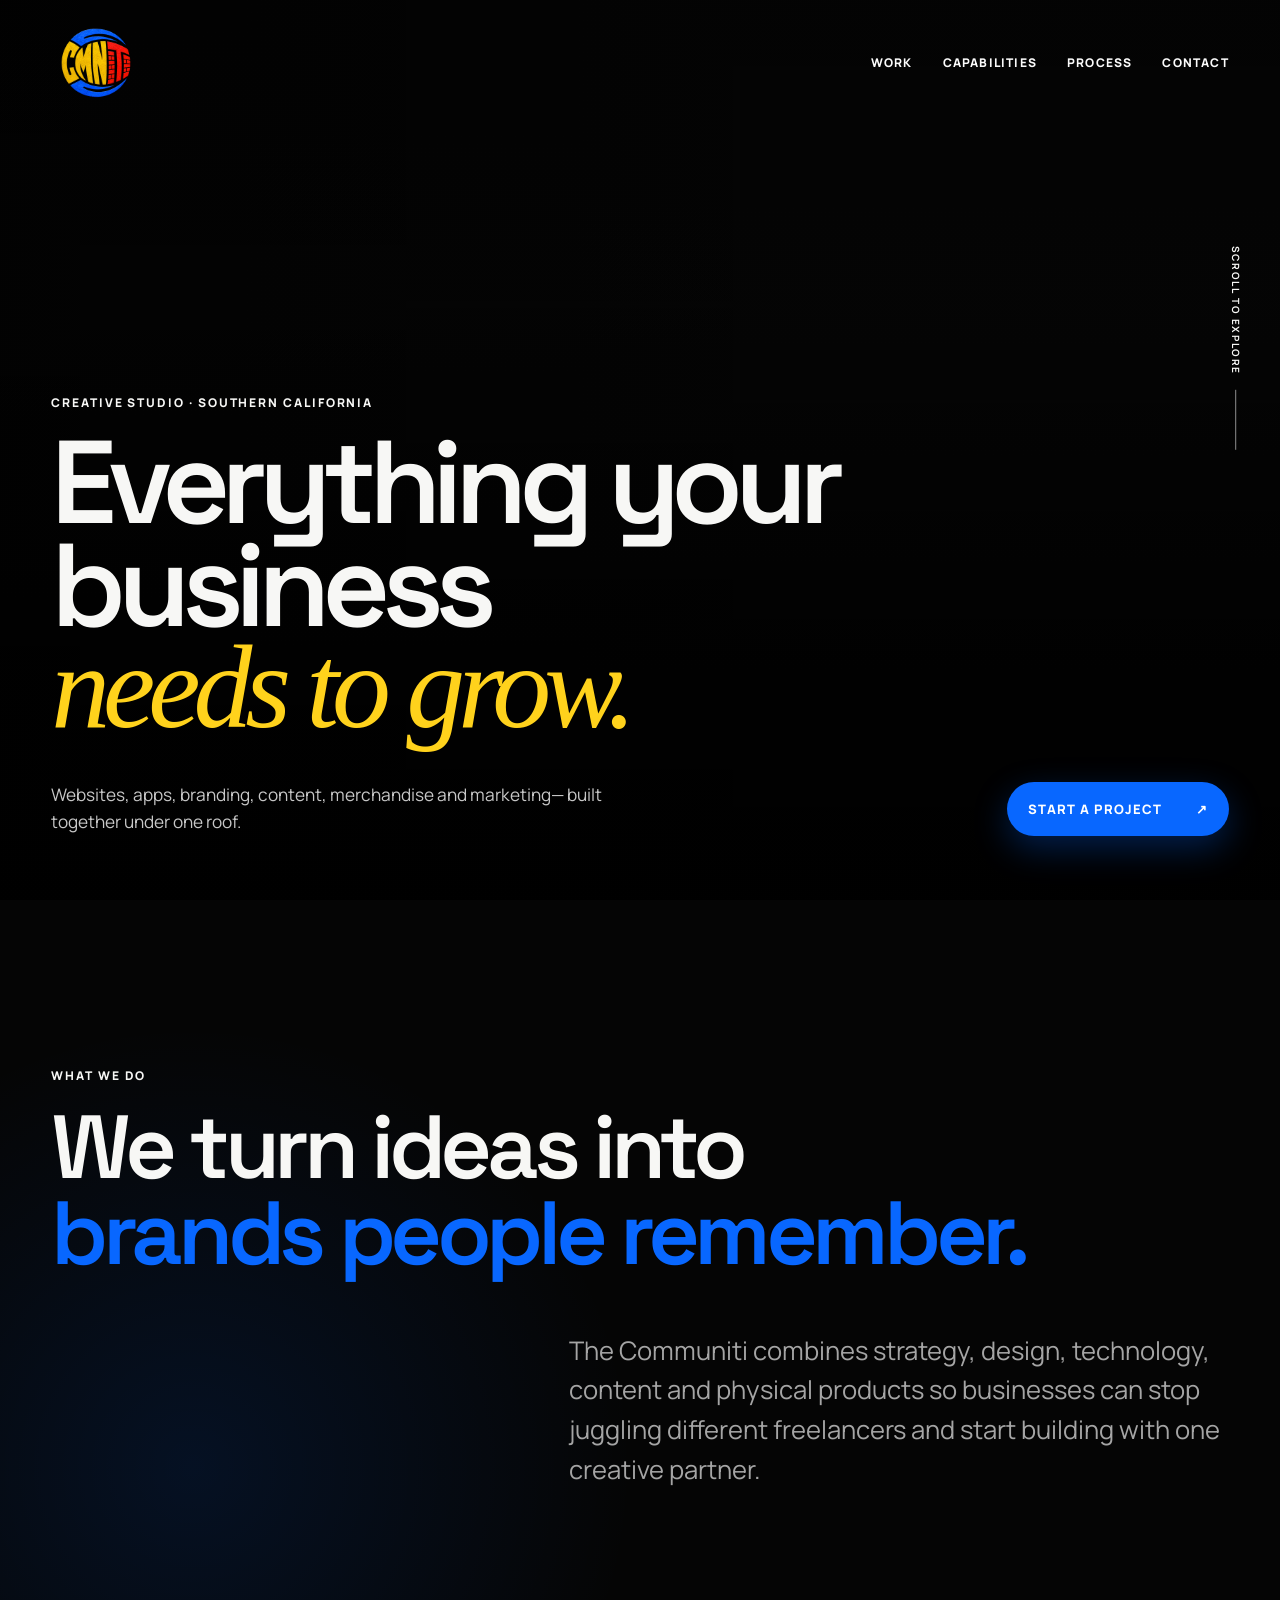
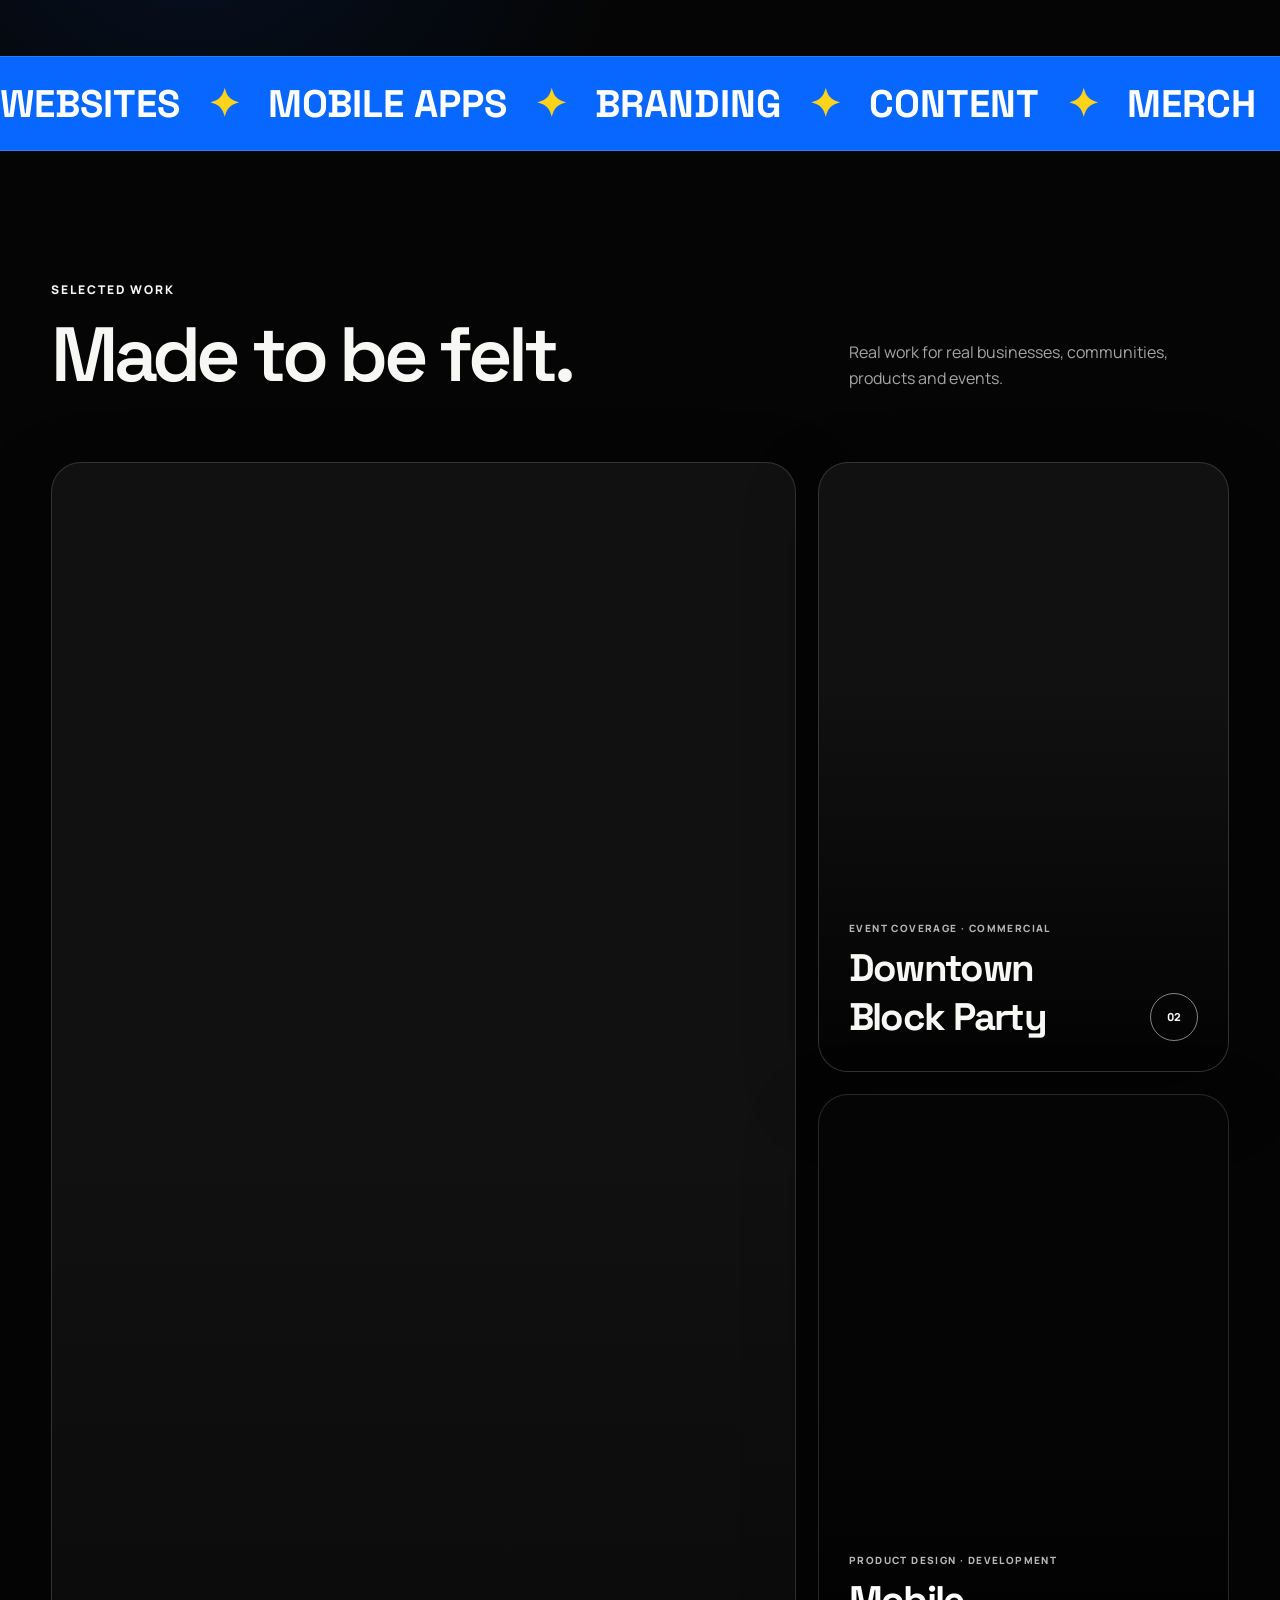
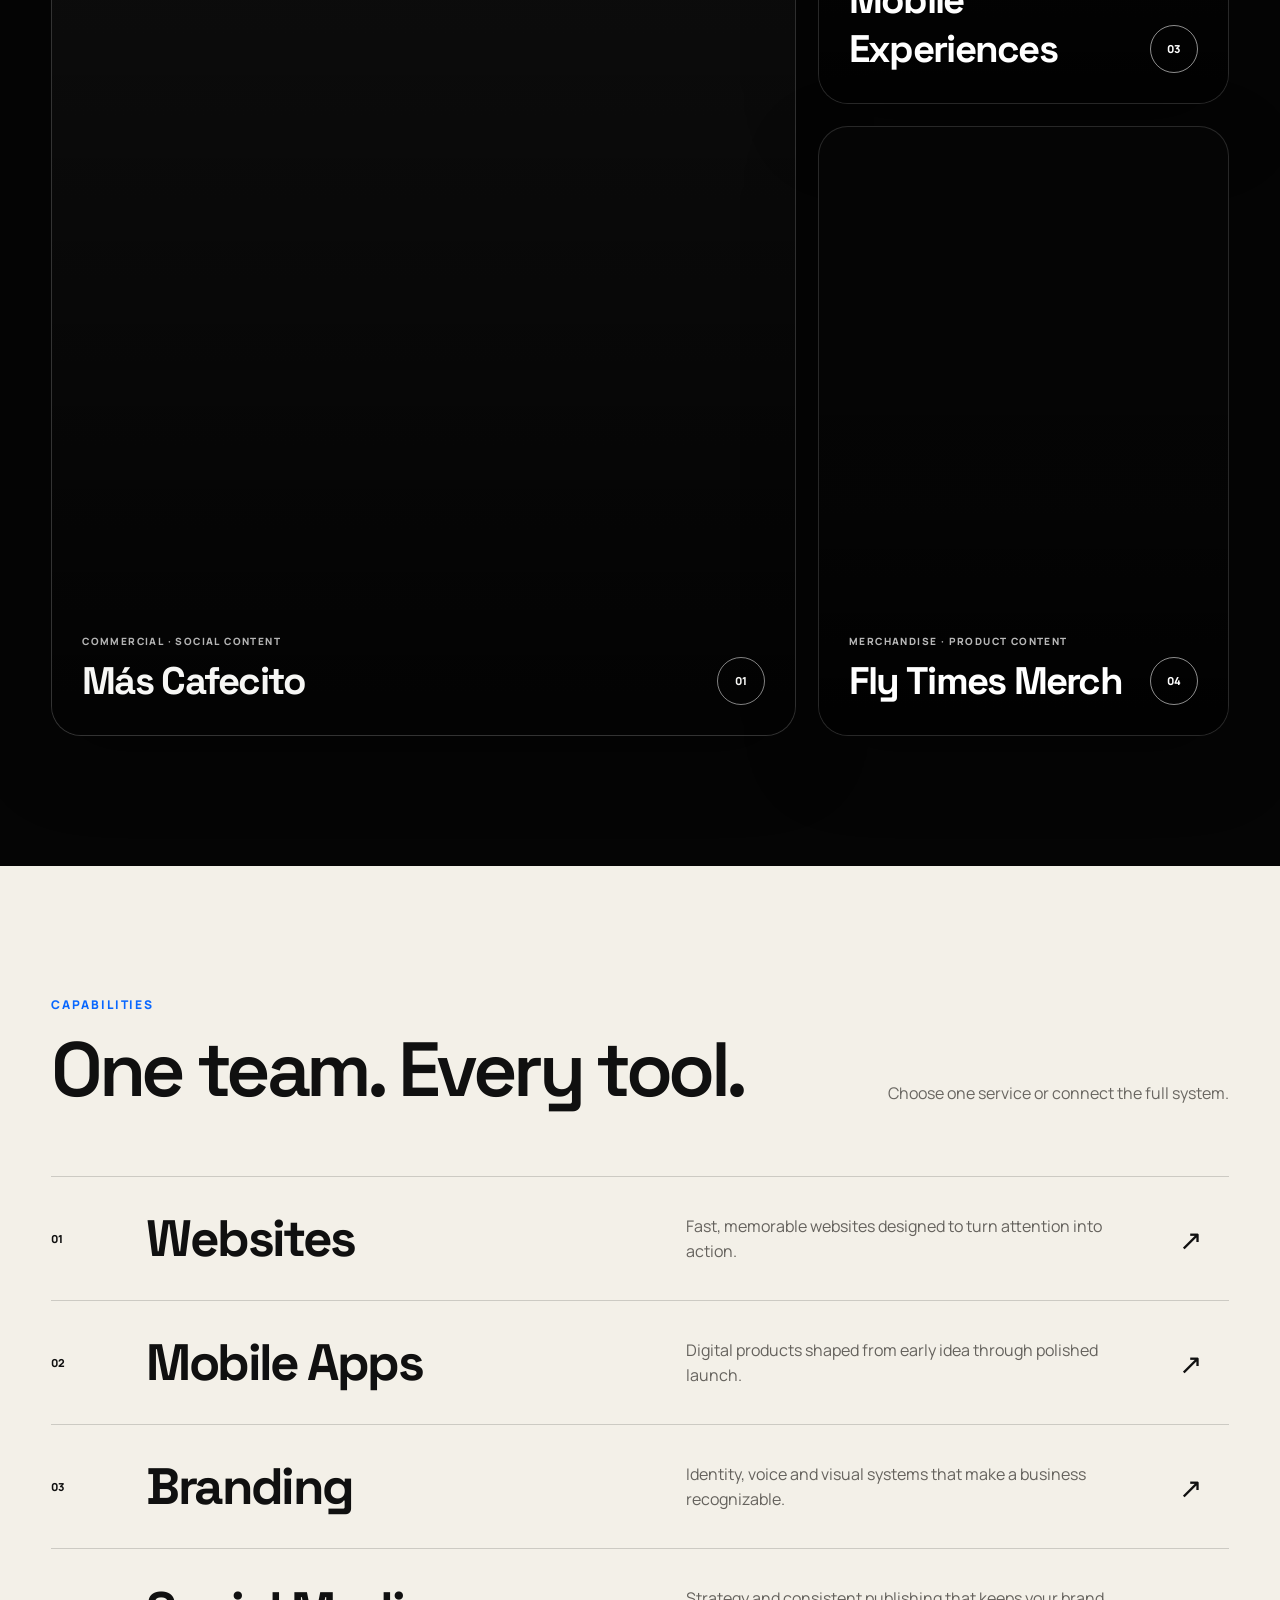
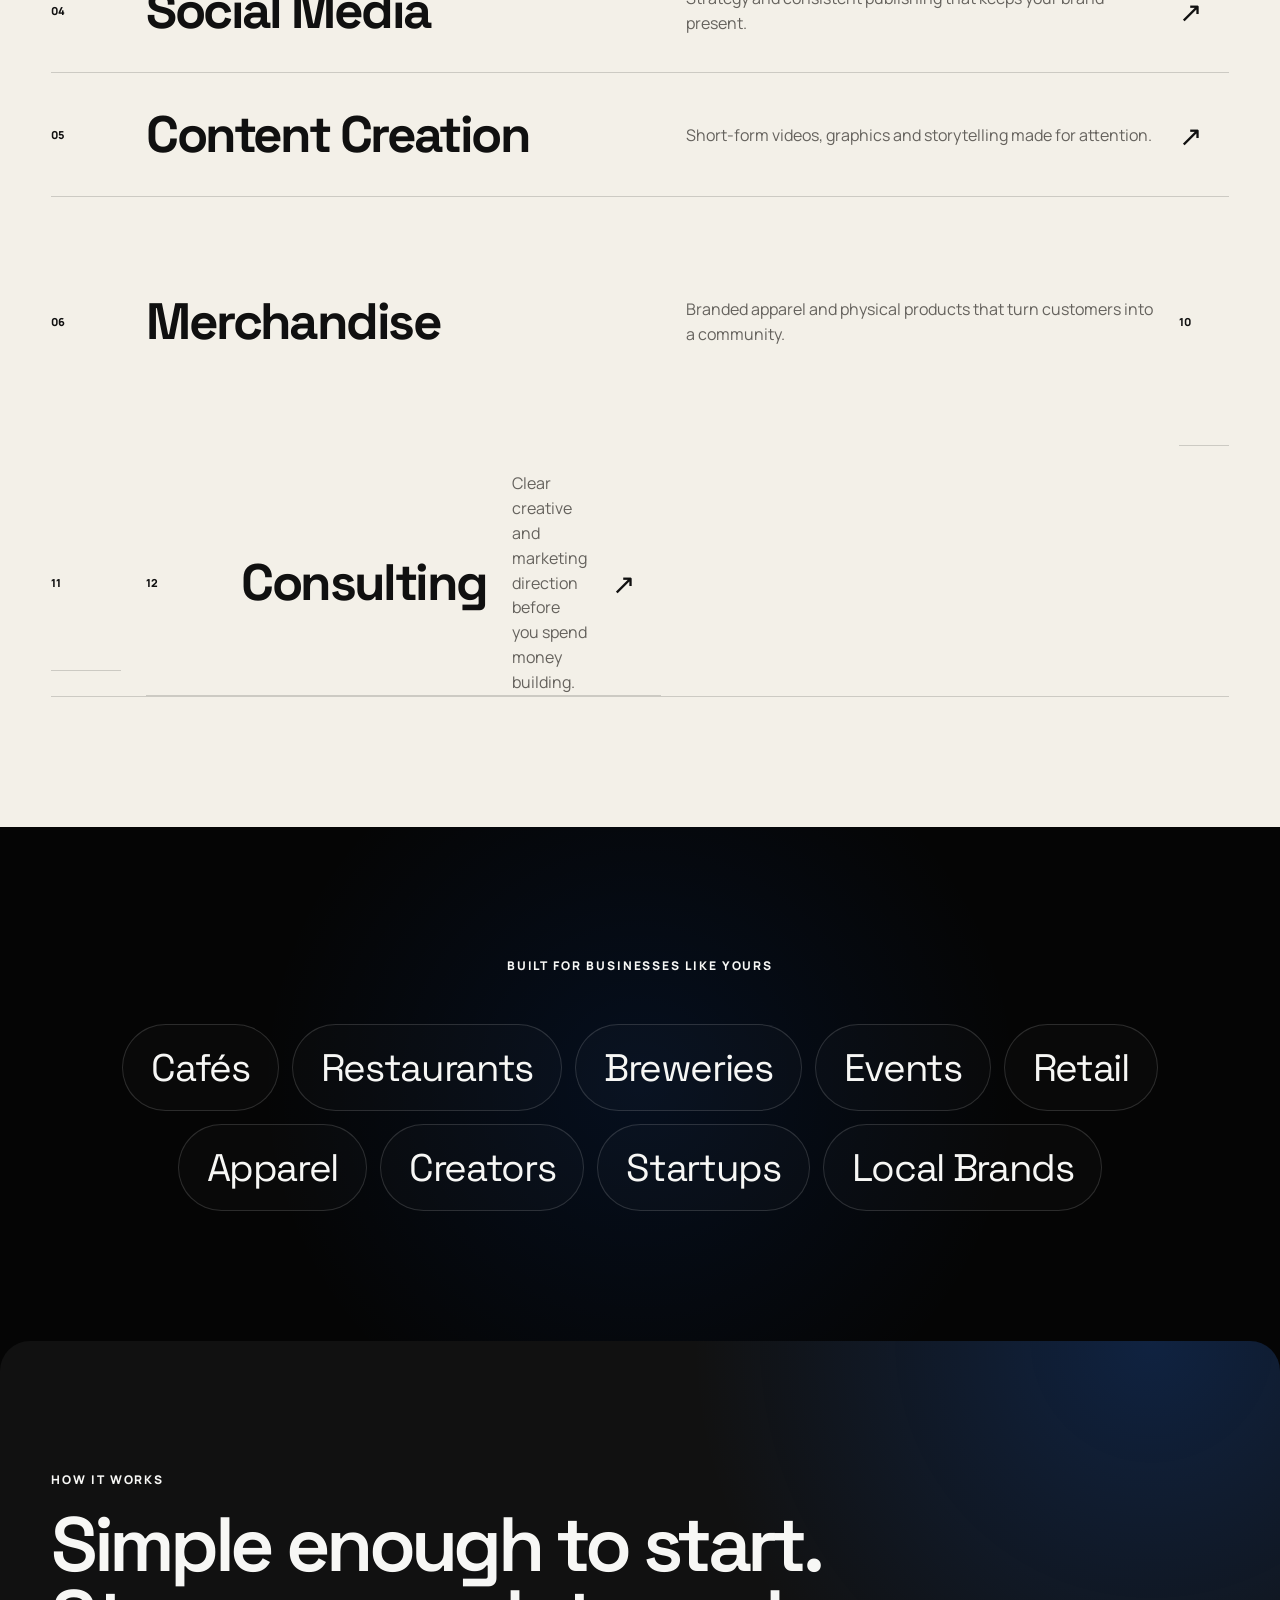
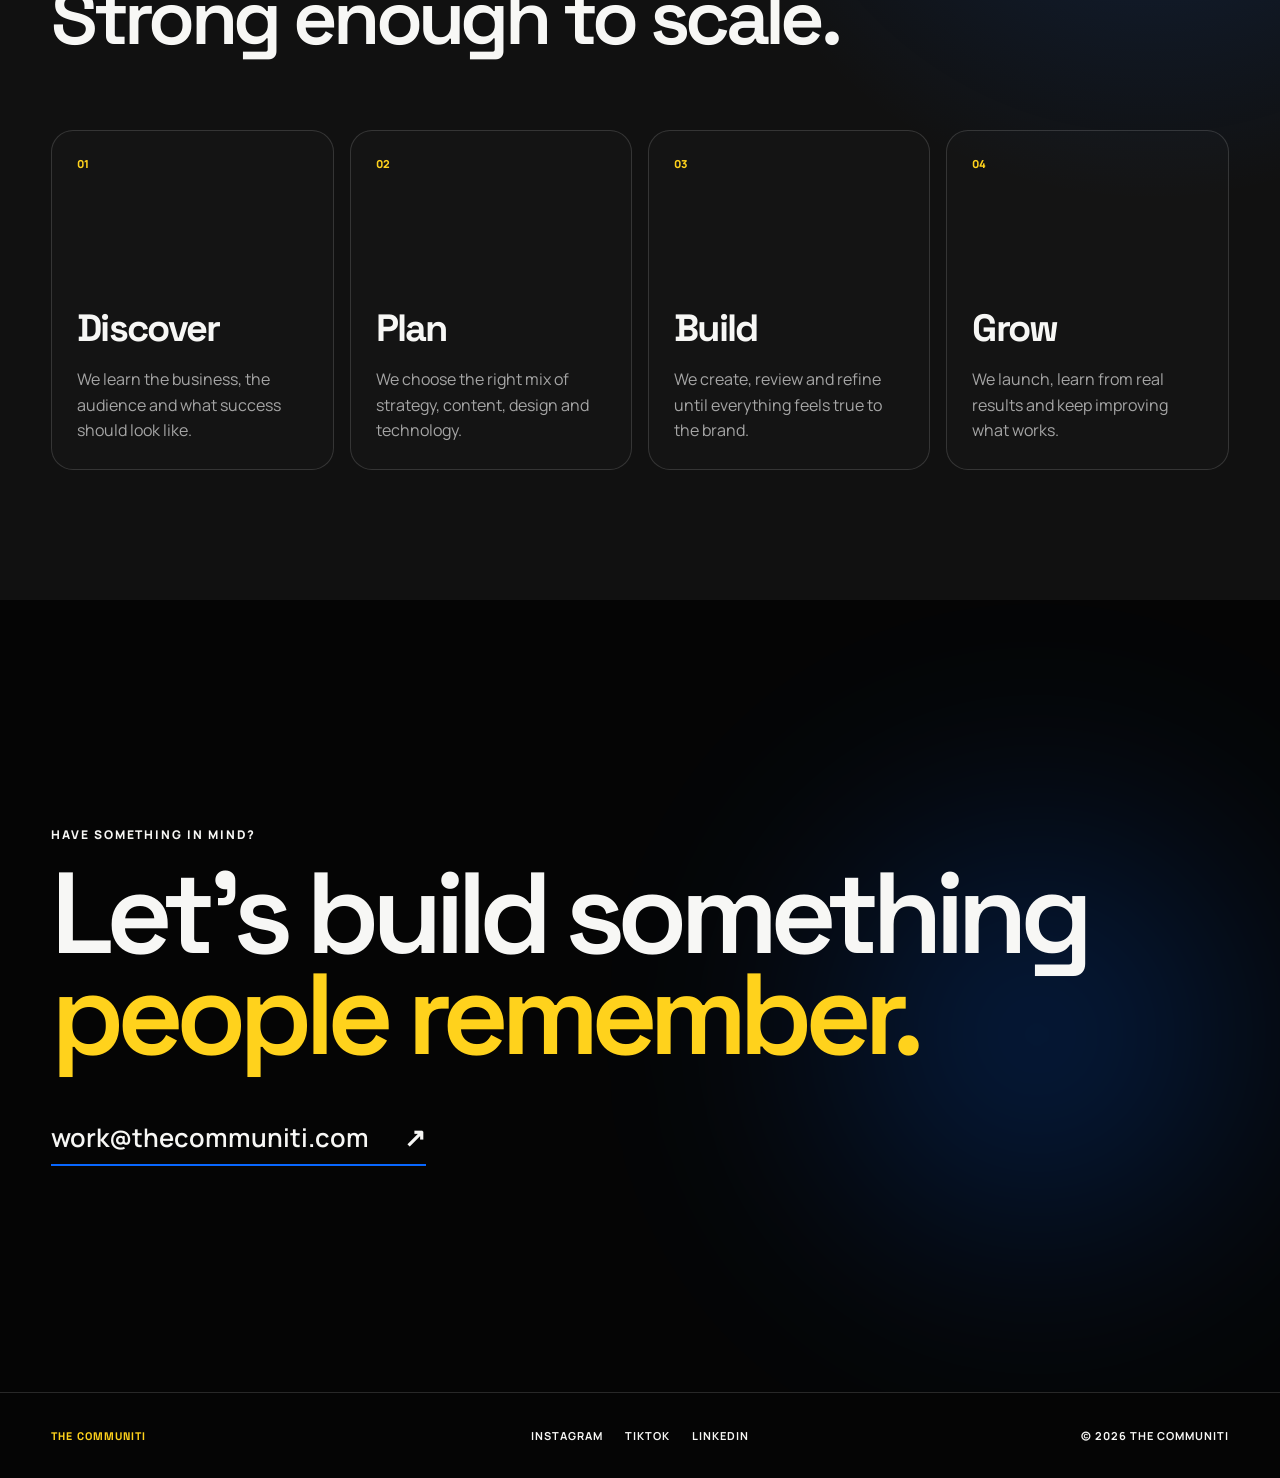
==== index.html @ da638b02 "Remove AI Automation and related capabilities Removed references to 'AI Automation', 'Email Marketin" ====
<!DOCTYPE html>
<html lang="en">
<head>
  <link rel="icon" type="image/png" sizes="32x32" href="favicon.png">
  <meta charset="UTF-8">

  <meta
    name="viewport"
    content="width=device-width, initial-scale=1.0"
  >

  <meta
    name="description"
    content="The Communiti builds websites, mobile apps, brands, content, merchandise and marketing systems that help businesses grow."
  >

  <meta name="theme-color" content="#050505">

  <title>The Communiti — Build Something People Remember</title>

  <link rel="preconnect" href="https://fonts.googleapis.com">

  <link
    rel="preconnect"
    href="https://fonts.gstatic.com"
    crossorigin
  >

  <link
    href="https://fonts.googleapis.com/css2?family=Manrope:wght@400;500;600;700;800&family=Space+Grotesk:wght@500;600;700&display=swap"
    rel="stylesheet"
  >

  <link rel="stylesheet" href="styles.css">
</head>

<body>
  <div class="cursor" aria-hidden="true"></div>

  <div class="cursor-label" aria-hidden="true">
    VIEW
  </div>

  <header class="site-header">
    <a
      class="brand"
      href="#top"
      aria-label="The Communiti home"
    >
      <img
        src="Communitilogo.png"
        alt="The Communiti logo"
      >
    </a>

    <nav
      class="desktop-nav"
      aria-label="Primary navigation"
    >
      <a href="#work">Work</a>
      <a href="#capabilities">Capabilities</a>
      <a href="#process">Process</a>
      <a href="#contact">Contact</a>
    </nav>

    <button
      class="menu-button"
      type="button"
      aria-label="Open menu"
      aria-expanded="false"
    >
      <span></span>
      <span></span>
    </button>
  </header>

  <div
    class="mobile-menu"
    aria-hidden="true"
  >
    <a href="#work">Work</a>
    <a href="#capabilities">Capabilities</a>
    <a href="#process">Process</a>
    <a href="#contact">Contact</a>
  </div>

  <main id="top">

    <!-- HERO -->
    <section class="hero">
      <div
        class="hero-media"
        aria-hidden="true"
      >
        <video
          class="hero-video active"
          autoplay
          muted
          loop
          playsinline
          preload="metadata"
        >
          <source
            src="mascafecito (1).mp4"
            type="video/mp4"
          >
        </video>

        <video
          class="hero-video"
          autoplay
          muted
          loop
          playsinline
          preload="metadata"
        >
          <source
            src="blockparty (1).mp4"
            type="video/mp4"
          >
        </video>

        <video
          class="hero-video"
          autoplay
          muted
          loop
          playsinline
          preload="metadata"
        >
          <source
            src="FLY TIMES MERCH VIDEO.mp4"
            type="video/mp4"
          >
        </video>

        <div class="hero-overlay"></div>
      </div>

      <div class="hero-content">
        <p class="eyebrow reveal">
          Creative studio · Southern California
        </p>

        <h1 class="hero-title">
          <span class="reveal">
            Everything your business
          </span>

          <span class="reveal italic">
            needs to grow.
          </span>
        </h1>

        <div class="hero-bottom reveal">
          <p>
            Websites, apps, branding, content, merchandise and marketing—
            built together under one roof.
          </p>

          <a
            class="button button-primary magnetic"
            href="#contact"
          >
            <span>Start a project</span>
            <span aria-hidden="true">↗</span>
          </a>
        </div>
      </div>

      <a
        class="scroll-cue"
        href="#statement"
        aria-label="Scroll to explore"
      >
        <span>Scroll to explore</span>
        <span class="scroll-line"></span>
      </a>
    </section>

    <!-- STATEMENT -->
    <section
      class="statement section"
      id="statement"
    >
      <p class="section-kicker reveal">
        What we do
      </p>

      <h2 class="statement-title">
        <span class="reveal">
          We turn ideas into
        </span>

        <span class="reveal accent-text">
          brands people remember.
        </span>
      </h2>

      <p class="statement-copy reveal">
        The Communiti combines strategy, design, technology, content and
        physical products so businesses can stop juggling different
        freelancers and start building with one creative partner.
      </p>
    </section>

    <!-- SERVICES TICKER -->
    <section
      class="ticker"
      aria-label="Services"
    >
      <div class="ticker-track">
        <span>WEBSITES</span>
        <i>✦</i>

        <span>MOBILE APPS</span>
        <i>✦</i>

        <span>BRANDING</span>
        <i>✦</i>

        <span>CONTENT</span>
        <i>✦</i>

        <span>MERCH</span>
        <i>✦</i>

        <span>COMMERCIALS</span>
        <i>✦</i>

        <span>WEBSITES</span>
        <i>✦</i>

        <span>MOBILE APPS</span>
        <i>✦</i>

        <span>BRANDING</span>
        <i>✦</i>

        <span>CONTENT</span>
        <i>✦</i>

        <span>MERCH</span>
        <i>✦</i>

        <span>COMMERCIALS</span>
        <i>✦</i>
      </div>
    </section>

    <!-- SELECTED WORK -->
    <section
      class="work section"
      id="work"
    >
      <div class="section-heading">
        <div>
          <p class="section-kicker reveal">
            Selected work
          </p>

          <h2 class="reveal">
            Made to be felt.
          </h2>
        </div>

        <p class="section-intro reveal">
          Real work for real businesses, communities, products and events.
        </p>
      </div>

      <div class="projects">

        <!-- MÁS CAFECITO -->
        <article class="project-card project-wide interactive-card">
          <video
            muted
            loop
            playsinline
            preload="metadata"
          >
            <source
              src="mascafecito (1).mp4"
              type="video/mp4"
            >
          </video>

          <div class="project-shade"></div>

          <div class="project-meta">
            <div>
              <p>
                Commercial · Social Content
              </p>

              <h3>
                Más Cafecito
              </h3>
            </div>

            <span class="project-index">
              01
            </span>
          </div>
        </article>

        <!-- BLOCK PARTY -->
        <article class="project-card project-tall interactive-card">
          <video
            muted
            loop
            playsinline
            preload="metadata"
          >
            <source
              src="blockparty (1).mp4"
              type="video/mp4"
            >
          </video>

          <div class="project-shade"></div>

          <div class="project-meta">
            <div>
              <p>
                Event Coverage · Commercial
              </p>

              <h3>
                Downtown Block Party
              </h3>
            </div>

            <span class="project-index">
              02
            </span>
          </div>
        </article>

        <!-- KATA APP DISPLAY -->
        <article class="project-card app-showcase-card interactive-card">
          <video
            class="app-showcase-video"
            autoplay
            muted
            loop
            playsinline
            preload="metadata"
          >
            <source
              src="Kataappdisplay.mp4"
              type="video/mp4"
            >
          </video>

          <div class="app-showcase-overlay"></div>

          <div class="project-meta app-project-meta">
            <div>
              <p>
                Product Design · Development
              </p>

              <h3>
                Mobile Experiences
              </h3>
            </div>

            <span class="project-index">
              03
            </span>
          </div>
        </article>

        <!-- FLY TIMES MERCH -->
        <article class="project-card merch-showcase-card interactive-card">
          <video
            class="merch-showcase-video"
            autoplay
            muted
            loop
            playsinline
            preload="metadata"
          >
            <source
              src="FLY TIMES MERCH VIDEO.mp4"
              type="video/mp4"
            >
          </video>

          <div class="merch-showcase-overlay"></div>

          <div class="project-meta merch-project-meta">
            <div>
              <p>
                Merchandise · Product Content
              </p>

              <h3>
                Fly Times Merch
              </h3>
            </div>

            <span class="project-index">
              04
            </span>
          </div>
        </article>
      </div>
    </section>

    <!-- CAPABILITIES -->
    <section
      class="capabilities section"
      id="capabilities"
    >
      <div class="section-heading">
        <div>
          <p class="section-kicker reveal">
            Capabilities
          </p>

          <h2 class="reveal">
            One team. Every tool.
          </h2>
        </div>

        <p class="section-intro reveal">
          Choose one service or connect the full system.
        </p>
      </div>

      <div class="capability-list">

        <article class="capability-row">
          <span class="cap-number">01</span>
          <h3>Websites</h3>

          <p>
            Fast, memorable websites designed to turn attention
            into action.
          </p>

          <span class="cap-arrow">↗</span>
        </article>

        <article class="capability-row">
          <span class="cap-number">02</span>
          <h3>Mobile Apps</h3>

          <p>
            Digital products shaped from early idea through
            polished launch.
          </p>

          <span class="cap-arrow">↗</span>
        </article>

        <article class="capability-row">
          <span class="cap-number">03</span>
          <h3>Branding</h3>

          <p>
            Identity, voice and visual systems that make a
            business recognizable.
          </p>

          <span class="cap-arrow">↗</span>
        </article>

        <article class="capability-row">
          <span class="cap-number">04</span>
          <h3>Social Media</h3>

          <p>
            Strategy and consistent publishing that keeps your
            brand present.
          </p>

          <span class="cap-arrow">↗</span>
        </article>

        <article class="capability-row">
          <span class="cap-number">05</span>
          <h3>Content Creation</h3>

          <p>
            Short-form videos, graphics and storytelling made
            for attention.
          </p>

          <span class="cap-arrow">↗</span>
        </article>

        <article class="capability-row">
          <span class="cap-number">06</span>
          <h3>Merchandise</h3>

          <p>
            Branded apparel and physical products that turn
            customers into a community.
          </p>

        <article class="capability-row">
          <span class="cap-number">10</span>
          <h3>Commercials</h3>

          <p>
            Cinematic campaigns that capture what makes your
            business worth visiting.
          </p>

          <span class="cap-arrow">↗</span>
        </article>

        <article class="capability-row">
          <span class="cap-number">11</span>
          <h3>Photography</h3>

          <p>
            Clean imagery for products, people, spaces, menus
            and campaigns.
          </p>

          <span class="cap-arrow">↗</span>
        </article>

        <article class="capability-row">
          <span class="cap-number">12</span>
          <h3>Consulting</h3>

          <p>
            Clear creative and marketing direction before you
            spend money building.
          </p>

          <span class="cap-arrow">↗</span>
        </article>
      </div>
    </section>

    <!-- INDUSTRIES -->
    <section class="industries section">
      <p class="section-kicker reveal">
        Built for businesses like yours
      </p>

      <div class="industry-cloud">
        <span class="reveal">Cafés</span>
        <span class="reveal">Restaurants</span>
        <span class="reveal">Breweries</span>
        <span class="reveal">Events</span>
        <span class="reveal">Retail</span>
        <span class="reveal">Apparel</span>
        <span class="reveal">Creators</span>
        <span class="reveal">Startups</span>
        <span class="reveal">Local Brands</span>
      </div>
    </section>

    <!-- PROCESS -->
    <section
      class="process section"
      id="process"
    >
      <div class="process-intro">
        <p class="section-kicker reveal">
          How it works
        </p>

        <h2 class="reveal">
          Simple enough to start.<br>
          Strong enough to scale.
        </h2>
      </div>

      <div class="process-grid">

        <article class="process-card reveal">
          <span>01</span>

          <h3>Discover</h3>

          <p>
            We learn the business, the audience and what success
            should look like.
          </p>
        </article>

        <article class="process-card reveal">
          <span>02</span>

          <h3>Plan</h3>

          <p>
            We choose the right mix of strategy, content, design
            and technology.
          </p>
        </article>

        <article class="process-card reveal">
          <span>03</span>

          <h3>Build</h3>

          <p>
            We create, review and refine until everything feels
            true to the brand.
          </p>
        </article>

        <article class="process-card reveal">
          <span>04</span>

          <h3>Grow</h3>

          <p>
            We launch, learn from real results and keep improving
            what works.
          </p>
        </article>
      </div>
    </section>

    <!-- CONTACT -->
    <section
      class="contact section"
      id="contact"
    >
      <div class="contact-glow"></div>

      <p class="section-kicker reveal">
        Have something in mind?
      </p>

      <h2 class="reveal">
        Let’s build something<br>
        <span>people remember.</span>
      </h2>

      <a
        class="contact-link magnetic reveal"
        href="mailto:work@thecommuniti.com"
      >
        work@thecommuniti.com
        <span>↗</span>
      </a>
    </section>
  </main>

  <footer>
    <a
      class="footer-brand"
      href="#top"
    >
      THE COMMUNITI
    </a>

    <div class="footer-links">
      <a href="#">Instagram</a>
      <a href="#">TikTok</a>
      <a href="#">LinkedIn</a>
    </div>

    <p>
      © <span id="year"></span> The Communiti
    </p>
  </footer>

  <script src="script.js"></script>
</body>
</html>
---- styles.css ----
:root {
  --bg: #050505;
  --panel: #111111;
  --panel-light: #181818;

  --text: #f7f7f5;
  --muted: #a5a5a5;

  --blue: #0867ff;
  --yellow: #ffd21c;
  --red: #f1281d;

  --line: rgba(255, 255, 255, 0.14);
  --line-dark: rgba(0, 0, 0, 0.16);

  --radius-large: 30px;
  --radius-medium: 22px;

  --page-padding: 4vw;
  --section-padding: 130px;
}

/* RESET */

* {
  box-sizing: border-box;
}

html {
  scroll-behavior: smooth;
}

body {
  margin: 0;
  overflow-x: hidden;
  background: var(--bg);
  color: var(--text);
  font-family: "Manrope", Arial, sans-serif;
  -webkit-font-smoothing: antialiased;
}

body.menu-open {
  overflow: hidden;
}

img,
video {
  display: block;
  max-width: 100%;
}

a {
  color: inherit;
  text-decoration: none;
}

button {
  color: inherit;
  font: inherit;
}

h1,
h2,
h3,
p {
  margin-top: 0;
}

::selection {
  background: var(--yellow);
  color: #050505;
}

.section {
  padding: var(--section-padding) var(--page-padding);
}

.eyebrow,
.section-kicker {
  margin-bottom: 20px;
  font-size: 12px;
  font-weight: 800;
  letter-spacing: 0.16em;
  text-transform: uppercase;
}

/* HEADER */

.site-header {
  position: fixed;
  top: 0;
  left: 0;
  z-index: 100;

  width: 100%;

  display: flex;
  align-items: center;
  justify-content: space-between;

  padding: 18px var(--page-padding);

  color: white;
  mix-blend-mode: difference;
}

.brand {
  display: inline-flex;
  align-items: center;
}

.brand img {
  width: clamp(72px, 7vw, 105px);
  height: auto;
  object-fit: contain;
  filter:
    drop-shadow(0 5px 18px rgba(0, 0, 0, 0.55))
    saturate(1.08);
}

.desktop-nav {
  display: flex;
  align-items: center;
  gap: 30px;
}

.desktop-nav a {
  position: relative;
  font-size: 12px;
  font-weight: 800;
  letter-spacing: 0.1em;
  text-transform: uppercase;
}

.desktop-nav a::after {
  content: "";
  position: absolute;
  left: 0;
  bottom: -7px;
  width: 100%;
  height: 2px;
  background: white;
  transform: scaleX(0);
  transform-origin: right;
  transition: transform 0.3s ease;
}

.desktop-nav a:hover::after {
  transform: scaleX(1);
  transform-origin: left;
}

/* MOBILE MENU */

.menu-button {
  display: none;
  width: 44px;
  height: 44px;
  padding: 10px;
  border: 0;
  background: transparent;
  cursor: pointer;
}

.menu-button span {
  display: block;
  width: 100%;
  height: 2px;
  margin: 7px 0;
  background: currentColor;
}

.mobile-menu {
  position: fixed;
  inset: 0;
  z-index: 90;

  display: grid;
  place-content: center;
  gap: 18px;

  padding: 30px;

  background:
    radial-gradient(
      circle at 75% 20%,
      rgba(8, 103, 255, 0.24),
      transparent 35%
    ),
    var(--bg);

  font-family: "Space Grotesk", sans-serif;
  font-size: clamp(42px, 12vw, 78px);
  font-weight: 600;
  letter-spacing: -0.05em;
  text-align: center;

  transform: translateY(-105%);
  transition: transform 0.55s cubic-bezier(0.2, 0.8, 0.2, 1);
}

.mobile-menu.open {
  transform: translateY(0);
}

.mobile-menu a:hover {
  color: var(--yellow);
}

/* HERO */

.hero {
  position: relative;
  min-height: 100svh;
  display: flex;
  align-items: flex-end;
  padding: 11rem var(--page-padding) 5vw;
  overflow: hidden;
}

.hero-media,
.hero-video,
.hero-overlay {
  position: absolute;
  inset: 0;
  width: 100%;
  height: 100%;
}

.hero-video {
  object-fit: cover;
  opacity: 0;
  transform: scale(1.025);
  transition:
    opacity 1.4s ease,
    transform 9s linear;
}

.hero-video.active {
  opacity: 1;
  transform: scale(1.1);
}

.hero-overlay {
  background:
    linear-gradient(
      180deg,
      rgba(0, 0, 0, 0.35) 0%,
      rgba(0, 0, 0, 0.12) 34%,
      rgba(0, 0, 0, 0.82) 76%,
      rgba(0, 0, 0, 0.96) 100%
    ),
    linear-gradient(
      90deg,
      rgba(0, 0, 0, 0.55),
      transparent 70%
    );
}

.hero-content {
  position: relative;
  z-index: 2;
  width: 100%;
}

.hero-title {
  max-width: 1300px;
  margin: 0;
  font-family: "Space Grotesk", sans-serif;
  font-size: clamp(54px, 9.2vw, 148px);
  font-weight: 600;
  line-height: 0.87;
  letter-spacing: -0.07em;
}

.hero-title span {
  display: block;
}

.hero-title .italic {
  color: var(--yellow);
  font-family: Georgia, serif;
  font-style: italic;
  font-weight: 400;
  letter-spacing: -0.06em;
}

.hero-bottom {
  display: flex;
  align-items: flex-end;
  justify-content: space-between;
  gap: 30px;
  margin-top: 42px;
}

.hero-bottom p {
  max-width: 610px;
  margin-bottom: 0;
  color: rgba(255, 255, 255, 0.78);
  font-size: clamp(15px, 1.35vw, 20px);
  line-height: 1.6;
}

.button {
  display: inline-flex;
  align-items: center;
  justify-content: space-between;
  gap: 34px;
  min-width: 220px;
  padding: 18px 21px;
  border-radius: 100px;
  font-size: 13px;
  font-weight: 800;
  letter-spacing: 0.08em;
  text-transform: uppercase;
  transition:
    background 0.3s ease,
    color 0.3s ease,
    box-shadow 0.3s ease;
}

.button-primary {
  background: var(--blue);
  color: white;
  box-shadow: 0 12px 35px rgba(8, 103, 255, 0.3);
}

.button-primary:hover {
  background: var(--yellow);
  color: #050505;
}

.scroll-cue {
  position: absolute;
  top: 50%;
  right: var(--page-padding);
  z-index: 3;
  display: flex;
  align-items: center;
  gap: 15px;
  font-size: 10px;
  font-weight: 700;
  letter-spacing: 0.16em;
  text-transform: uppercase;
  transform: rotate(90deg) translateY(-100%);
  transform-origin: top right;
}

.scroll-line {
  width: 60px;
  height: 1px;
  background: rgba(255, 255, 255, 0.55);
}

/* STATEMENT */

.statement {
  min-height: 84vh;
  display: flex;
  flex-direction: column;
  justify-content: center;
  background:
    radial-gradient(
      circle at 15% 75%,
      rgba(8, 103, 255, 0.12),
      transparent 36%
    );
}

.statement-title,
.section-heading h2,
.process-intro h2 {
  margin-bottom: 0;
  font-family: "Space Grotesk", sans-serif;
  font-size: clamp(48px, 7vw, 110px);
  font-weight: 600;
  line-height: 0.96;
  letter-spacing: -0.06em;
}

.statement-title span {
  display: block;
}

.accent-text {
  color: var(--blue);
}

.statement-copy {
  max-width: 660px;
  margin: 55px 0 0 auto;
  color: var(--muted);
  font-size: clamp(18px, 2vw, 28px);
  line-height: 1.55;
}

/* TICKER */

.ticker {
  overflow: hidden;
  padding: 22px 0;
  border-top: 1px solid var(--line);
  border-bottom: 1px solid var(--line);
  background: var(--blue);
  color: white;
}

.ticker-track {
  display: flex;
  align-items: center;
  gap: 28px;
  width: max-content;
  font-family: "Space Grotesk", sans-serif;
  font-size: clamp(24px, 3vw, 48px);
  font-weight: 700;
  animation: ticker 32s linear infinite;
}

.ticker-track i {
  color: var(--yellow);
  font-style: normal;
}

@keyframes ticker {
  to {
    transform: translateX(-50%);
  }
}

/* SECTION HEADINGS */

.section-heading {
  display: flex;
  align-items: flex-end;
  justify-content: space-between;
  gap: 40px;
  margin-bottom: 70px;
}

.section-heading h2 {
  font-size: clamp(50px, 6vw, 94px);
}

.section-intro {
  max-width: 380px;
  margin-bottom: 0;
  color: var(--muted);
  font-size: 16px;
  line-height: 1.65;
}

/* WORK */

.projects {
  display: grid;
  grid-template-columns: 1.45fr 0.8fr;
  gap: 22px;
}

.project-card {
  position: relative;
  min-height: 610px;
  overflow: hidden;
  border: 1px solid var(--line);
  border-radius: var(--radius-large);
  background: var(--panel);
  box-shadow: 0 25px 70px rgba(0, 0, 0, 0.34);
}

.project-wide {
  grid-row: span 3;
  min-height: 1874px;
}

.project-card video {
  width: 100%;
  height: 100%;
  object-fit: cover;
  transition: transform 0.8s cubic-bezier(0.2, 0.8, 0.2, 1);
}

.project-card:hover video {
  transform: scale(1.05);
}

.project-shade {
  position: absolute;
  inset: 0;
  background:
    linear-gradient(
      180deg,
      transparent 36%,
      rgba(0, 0, 0, 0.85) 100%
    );
}

.project-card::after {
  content: "";
  position: absolute;
  inset: 0;
  border: 2px solid transparent;
  border-radius: inherit;
  pointer-events: none;
  transition: border-color 0.35s ease;
}

.project-card:hover::after {
  border-color: var(--blue);
}

.project-meta {
  position: absolute;
  inset: auto 0 0;
  z-index: 5;
  display: flex;
  align-items: flex-end;
  justify-content: space-between;
  gap: 20px;
  padding: 30px;
}

.project-meta p {
  margin-bottom: 8px;
  color: rgba(255, 255, 255, 0.7);
  font-size: 10px;
  font-weight: 800;
  letter-spacing: 0.14em;
  text-transform: uppercase;
}

.project-meta h3 {
  margin-bottom: 0;
  font-family: "Space Grotesk", sans-serif;
  font-size: clamp(28px, 3vw, 48px);
  letter-spacing: -0.045em;
}

.project-index {
  flex-shrink: 0;
  width: 48px;
  height: 48px;
  display: grid;
  place-items: center;
  border: 1px solid rgba(255, 255, 255, 0.5);
  border-radius: 50%;
  font-size: 11px;
  font-weight: 800;
}

/* APP SHOWCASE */

.app-showcase-card {
  position: relative;
  min-height: 610px;
  overflow: hidden;
  background: #050505;
}

.app-showcase-video {
  position: absolute;
  inset: 0;
  width: 100%;
  height: 100%;
  object-fit: cover;
  object-position: center center;
  transform: scale(1.01);
}

.app-showcase-card:hover .app-showcase-video {
  transform: scale(1.05);
}

.app-showcase-overlay {
  position: absolute;
  inset: 0;
  z-index: 1;
  background:
    linear-gradient(
      180deg,
      rgba(0, 0, 0, 0.02) 30%,
      rgba(0, 0, 0, 0.14) 62%,
      rgba(0, 0, 0, 0.86) 100%
    );
}

/* MERCH SHOWCASE */

.merch-showcase-card {
  position: relative;
  min-height: 610px;
  overflow: hidden;
  background: #050505;
}

.merch-showcase-video {
  position: absolute;
  inset: 0;
  width: 100%;
  height: 100%;
  object-fit: cover;
  object-position: center center;
  transform: scale(1.01);
}

.merch-showcase-card:hover .merch-showcase-video {
  transform: scale(1.05);
}

.merch-showcase-overlay {
  position: absolute;
  inset: 0;
  z-index: 1;
  background:
    linear-gradient(
      180deg,
      rgba(0, 0, 0, 0.02) 28%,
      rgba(0, 0, 0, 0.16) 62%,
      rgba(0, 0, 0, 0.88) 100%
    );
}

.app-project-meta,
.merch-project-meta {
  z-index: 4;
}

.app-project-meta p,
.merch-project-meta p {
  color: rgba(255, 255, 255, 0.72);
}

.app-project-meta h3,
.merch-project-meta h3 {
  color: white;
}

.app-project-meta .project-index,
.merch-project-meta .project-index {
  color: white;
  border-color: rgba(255, 255, 255, 0.55);
}

/* CAPABILITIES */

.capabilities {
  background: #f3f0e8;
  color: #101010;
}

.capabilities .section-kicker {
  color: var(--blue);
}

.capabilities .section-intro {
  color: #696661;
}

.capability-list {
  border-top: 1px solid var(--line-dark);
}

.capability-row {
  position: relative;
  min-height: 124px;
  display: grid;
  grid-template-columns: 70px 1.1fr 1fr 50px;
  align-items: center;
  gap: 25px;
  border-bottom: 1px solid var(--line-dark);
  overflow: hidden;
  transition:
    padding 0.35s ease,
    color 0.35s ease;
}

.capability-row::before {
  content: "";
  position: absolute;
  inset: 0;
  z-index: 0;
  background: var(--blue);
  transform: translateX(-101%);
  transition: transform 0.45s cubic-bezier(0.2, 0.8, 0.2, 1);
}

.capability-row:hover::before {
  transform: translateX(0);
}

.capability-row:hover {
  padding: 0 22px;
  color: white;
}

.capability-row > * {
  position: relative;
  z-index: 1;
}

.cap-number {
  font-size: 11px;
  font-weight: 800;
}

.capability-row h3 {
  margin-bottom: 0;
  font-family: "Space Grotesk", sans-serif;
  font-size: clamp(29px, 4vw, 60px);
  letter-spacing: -0.05em;
}

.capability-row p {
  max-width: 470px;
  margin-bottom: 0;
  color: #65625d;
  line-height: 1.55;
  transition: color 0.35s ease;
}

.capability-row:hover p {
  color: rgba(255, 255, 255, 0.8);
}

.cap-arrow {
  font-size: 28px;
  transition:
    transform 0.3s ease,
    color 0.3s ease;
}

.capability-row:hover .cap-arrow {
  color: var(--yellow);
  transform: rotate(45deg);
}

/* INDUSTRIES */

.industries {
  text-align: center;
  background:
    radial-gradient(
      circle at center,
      rgba(8, 103, 255, 0.1),
      transparent 55%
    );
}

.industry-cloud {
  max-width: 1150px;
  display: flex;
  flex-wrap: wrap;
  justify-content: center;
  gap: 13px;
  margin: 50px auto 0;
}

.industry-cloud span {
  padding: 18px 28px;
  border: 1px solid var(--line);
  border-radius: 100px;
  background: rgba(255, 255, 255, 0.02);
  font-family: "Space Grotesk", sans-serif;
  font-size: clamp(20px, 3vw, 42px);
  letter-spacing: -0.035em;
  transition:
    transform 0.3s ease,
    background 0.3s ease,
    color 0.3s ease;
}

.industry-cloud span:hover {
  background: var(--yellow);
  color: #050505;
  border-color: var(--yellow);
  transform: translateY(-5px);
}

/* PROCESS */

.process {
  background:
    radial-gradient(
      circle at 90% 0%,
      rgba(8, 103, 255, 0.2),
      transparent 32%
    ),
    var(--panel);

  border-radius:
    var(--radius-large)
    var(--radius-large)
    0
    0;
}

.process-intro h2 {
  font-size: clamp(48px, 6vw, 94px);
}

.process-grid {
  display: grid;
  grid-template-columns: repeat(4, 1fr);
  gap: 16px;
  margin-top: 75px;
}

.process-card {
  min-height: 340px;
  display: flex;
  flex-direction: column;
  padding: 25px;
  border: 1px solid var(--line);
  border-radius: var(--radius-medium);
  background: rgba(255, 255, 255, 0.015);
  transition:
    transform 0.35s ease,
    background 0.35s ease;
}

.process-card:hover {
  background: var(--blue);
  border-color: var(--blue);
  transform: translateY(-8px);
}

.process-card > span {
  color: var(--yellow);
  font-size: 11px;
  font-weight: 800;
}

.process-card h3 {
  margin: auto 0 15px;
  font-family: "Space Grotesk", sans-serif;
  font-size: 38px;
  letter-spacing: -0.045em;
}

.process-card p {
  margin-bottom: 0;
  color: var(--muted);
  line-height: 1.6;
}

.process-card:hover p {
  color: rgba(255, 255, 255, 0.82);
}

/* CONTACT */

.contact {
  position: relative;
  min-height: 88vh;
  display: flex;
  flex-direction: column;
  justify-content: center;
  overflow: hidden;
}

.contact-glow {
  position: absolute;
  top: 8%;
  right: -10vw;
  width: 58vw;
  height: 58vw;
  border-radius: 50%;
  background:
    radial-gradient(
      circle,
      rgba(8, 103, 255, 0.75) 0%,
      rgba(8, 103, 255, 0.25) 38%,
      rgba(8, 103, 255, 0.05) 58%,
      transparent 72%
    );
  filter: blur(90px);
  opacity: 0.38;
  pointer-events: none;
}

.contact h2 {
  position: relative;
  margin-bottom: 55px;
  font-family: "Space Grotesk", sans-serif;
  font-size: clamp(55px, 9vw, 145px);
  font-weight: 600;
  line-height: 0.88;
  letter-spacing: -0.07em;
}

.contact h2 span {
  color: var(--yellow);
}

.contact-link {
  position: relative;
  width: fit-content;
  display: flex;
  align-items: center;
  gap: 35px;
  padding-bottom: 9px;
  border-bottom: 2px solid var(--blue);
  font-size: clamp(18px, 2vw, 28px);
  font-weight: 600;
}

.contact-link:hover {
  color: var(--yellow);
  border-color: var(--yellow);
}

/* FOOTER */

footer {
  display: grid;
  grid-template-columns: 1fr auto 1fr;
  align-items: center;
  gap: 25px;
  padding: 35px var(--page-padding);
  border-top: 1px solid var(--line);
  font-size: 11px;
  font-weight: 700;
  letter-spacing: 0.09em;
  text-transform: uppercase;
}

.footer-brand {
  color: var(--yellow);
  font-family: "Space Grotesk", sans-serif;
}

.footer-links {
  display: flex;
  gap: 22px;
}

.footer-links a:hover {
  color: var(--blue);
}

footer p {
  margin-bottom: 0;
  text-align: right;
}

/* REVEAL */

.reveal {
  opacity: 0;
  transform: translateY(35px);
  transition:
    opacity 0.85s ease,
    transform 0.85s cubic-bezier(0.2, 0.8, 0.2, 1);
}

.reveal.visible {
  opacity: 1;
  transform: translateY(0);
}

/* CURSOR */

.cursor,
.cursor-label {
  position: fixed;
  top: 0;
  left: 0;
  z-index: 999;
  pointer-events: none;
  opacity: 0;
}

.cursor {
  width: 12px;
  height: 12px;
  border-radius: 50%;
  background: white;
  mix-blend-mode: difference;
}

.cursor-label {
  width: 76px;
  height: 76px;
  display: grid;
  place-items: center;
  border-radius: 50%;
  background: var(--yellow);
  color: #050505;
  font-size: 10px;
  font-weight: 900;
  letter-spacing: 0.12em;
}

/* TABLET */

@media (max-width: 920px) {
  :root {
    --section-padding: 95px;
    --page-padding: 5vw;
  }

  .desktop-nav {
    display: none;
  }

  .menu-button {
    display: block;
  }

  .hero-bottom {
    flex-direction: column;
    align-items: flex-start;
  }

  .scroll-cue {
    display: none;
  }

  .section-heading {
    flex-direction: column;
    align-items: flex-start;
  }

  .projects {
    grid-template-columns: 1fr;
  }

  .project-wide {
    grid-row: auto;
    min-height: 680px;
  }

  .project-card,
  .app-showcase-card,
  .merch-showcase-card {
    min-height: 580px;
  }

  .capability-row {
    grid-template-columns: 45px 1fr 30px;
    padding: 28px 0;
  }

  .capability-row p {
    grid-column: 2 / 4;
    margin: 0;
  }

  .cap-arrow {
    grid-column: 3;
    grid-row: 1;
  }

  .process-grid {
    grid-template-columns: 1fr 1fr;
  }

  footer {
    grid-template-columns: 1fr;
  }

  footer p {
    text-align: left;
  }
}

/* MOBILE */

@media (max-width: 600px) {
  :root {
    --radius-large: 20px;
    --radius-medium: 18px;
    --section-padding: 80px;
  }

  .site-header {
    padding: 16px var(--page-padding);
  }

  .brand img {
    width: 68px;
  }

  .hero {
    min-height: 94svh;
    padding: 9rem var(--page-padding) 32px;
  }

  .hero-title {
    font-size: clamp(48px, 15vw, 76px);
    line-height: 0.9;
  }

  .hero-bottom {
    margin-top: 30px;
  }

  .button {
    width: 100%;
  }

  .statement {
    min-height: auto;
  }

  .statement-copy {
    margin-top: 35px;
  }

  .projects {
    gap: 14px;
  }

  .project-wide,
  .project-card,
  .app-showcase-card,
  .merch-showcase-card {
    min-height: 560px;
  }

  .project-tall {
    min-height: 620px;
  }

  .app-showcase-video,
  .merch-showcase-video {
    object-position: center center;
  }

  .project-meta {
    padding: 21px;
  }

  .project-index {
    width: 42px;
    height: 42px;
  }

  .capability-row h3 {
    font-size: 30px;
  }

  .industry-cloud span {
    padding: 14px 20px;
  }

  .process-grid {
    grid-template-columns: 1fr;
  }

  .process-card {
    min-height: 260px;
  }

  .contact h2 {
    margin-bottom: 38px;
  }

  .contact-link {
    gap: 16px;
    font-size: 16px;
  }

  .footer-links {
    flex-wrap: wrap;
  }
}

/* ACCESSIBILITY */

@media (pointer: coarse) {
  .cursor,
  .cursor-label {
    display: none;
  }
}

@media (prefers-reduced-motion: reduce) {
  html {
    scroll-behavior: auto;
  }

  *,
  *::before,
  *::after {
    animation-duration: 0.01ms !important;
    animation-iteration-count: 1 !important;
    transition-duration: 0.01ms !important;
  }
}
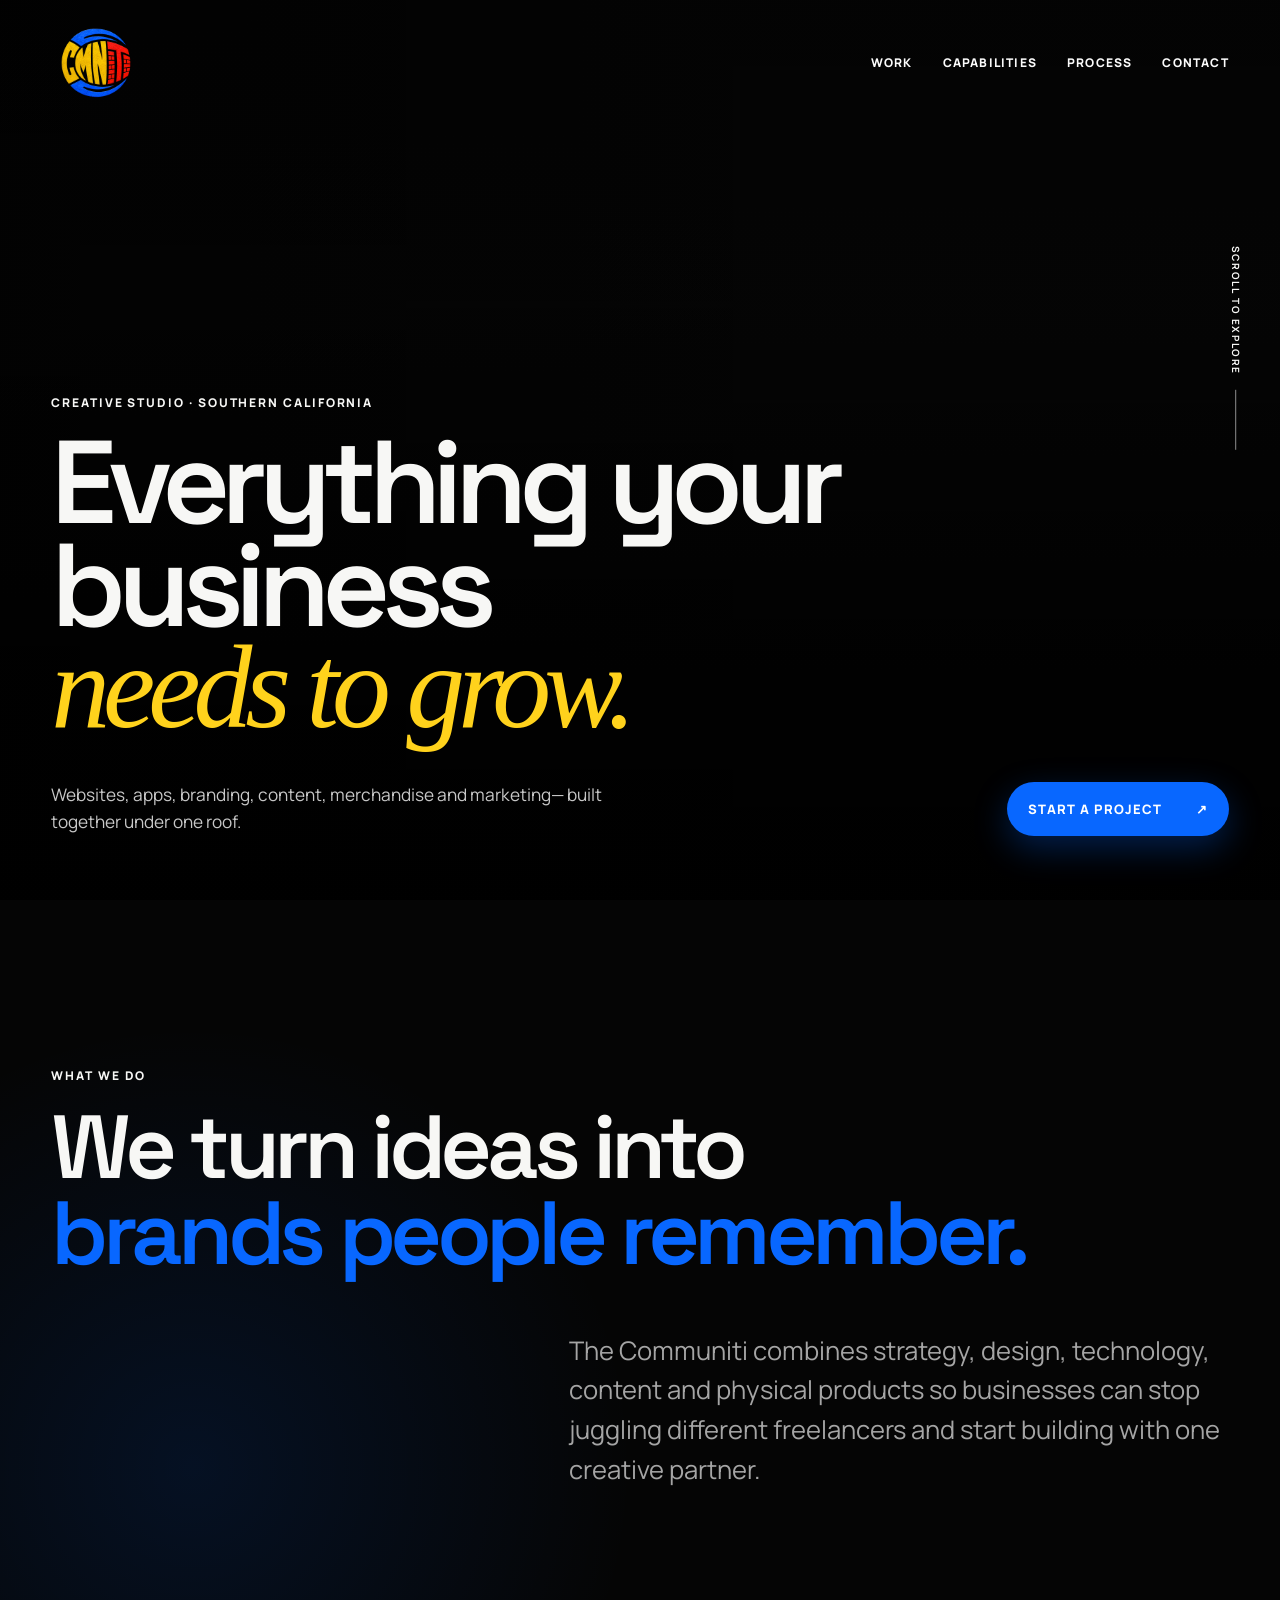
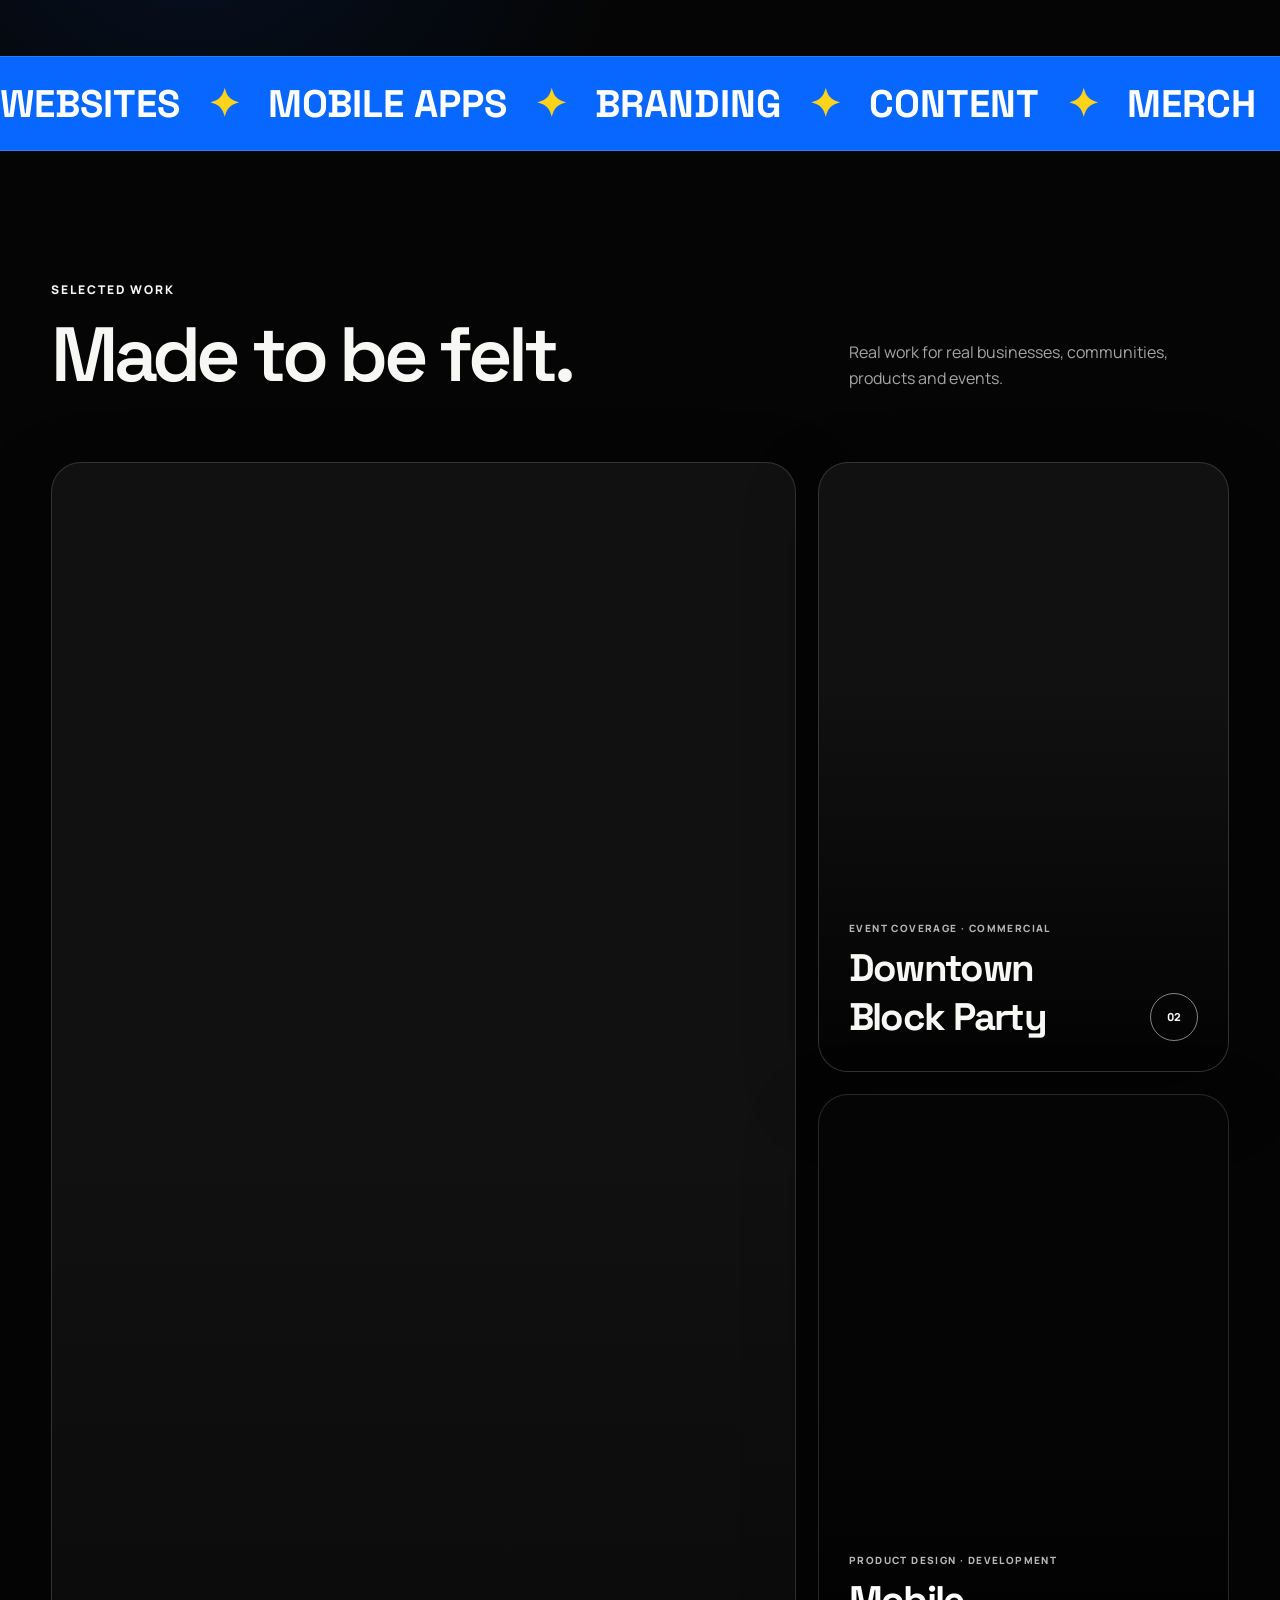
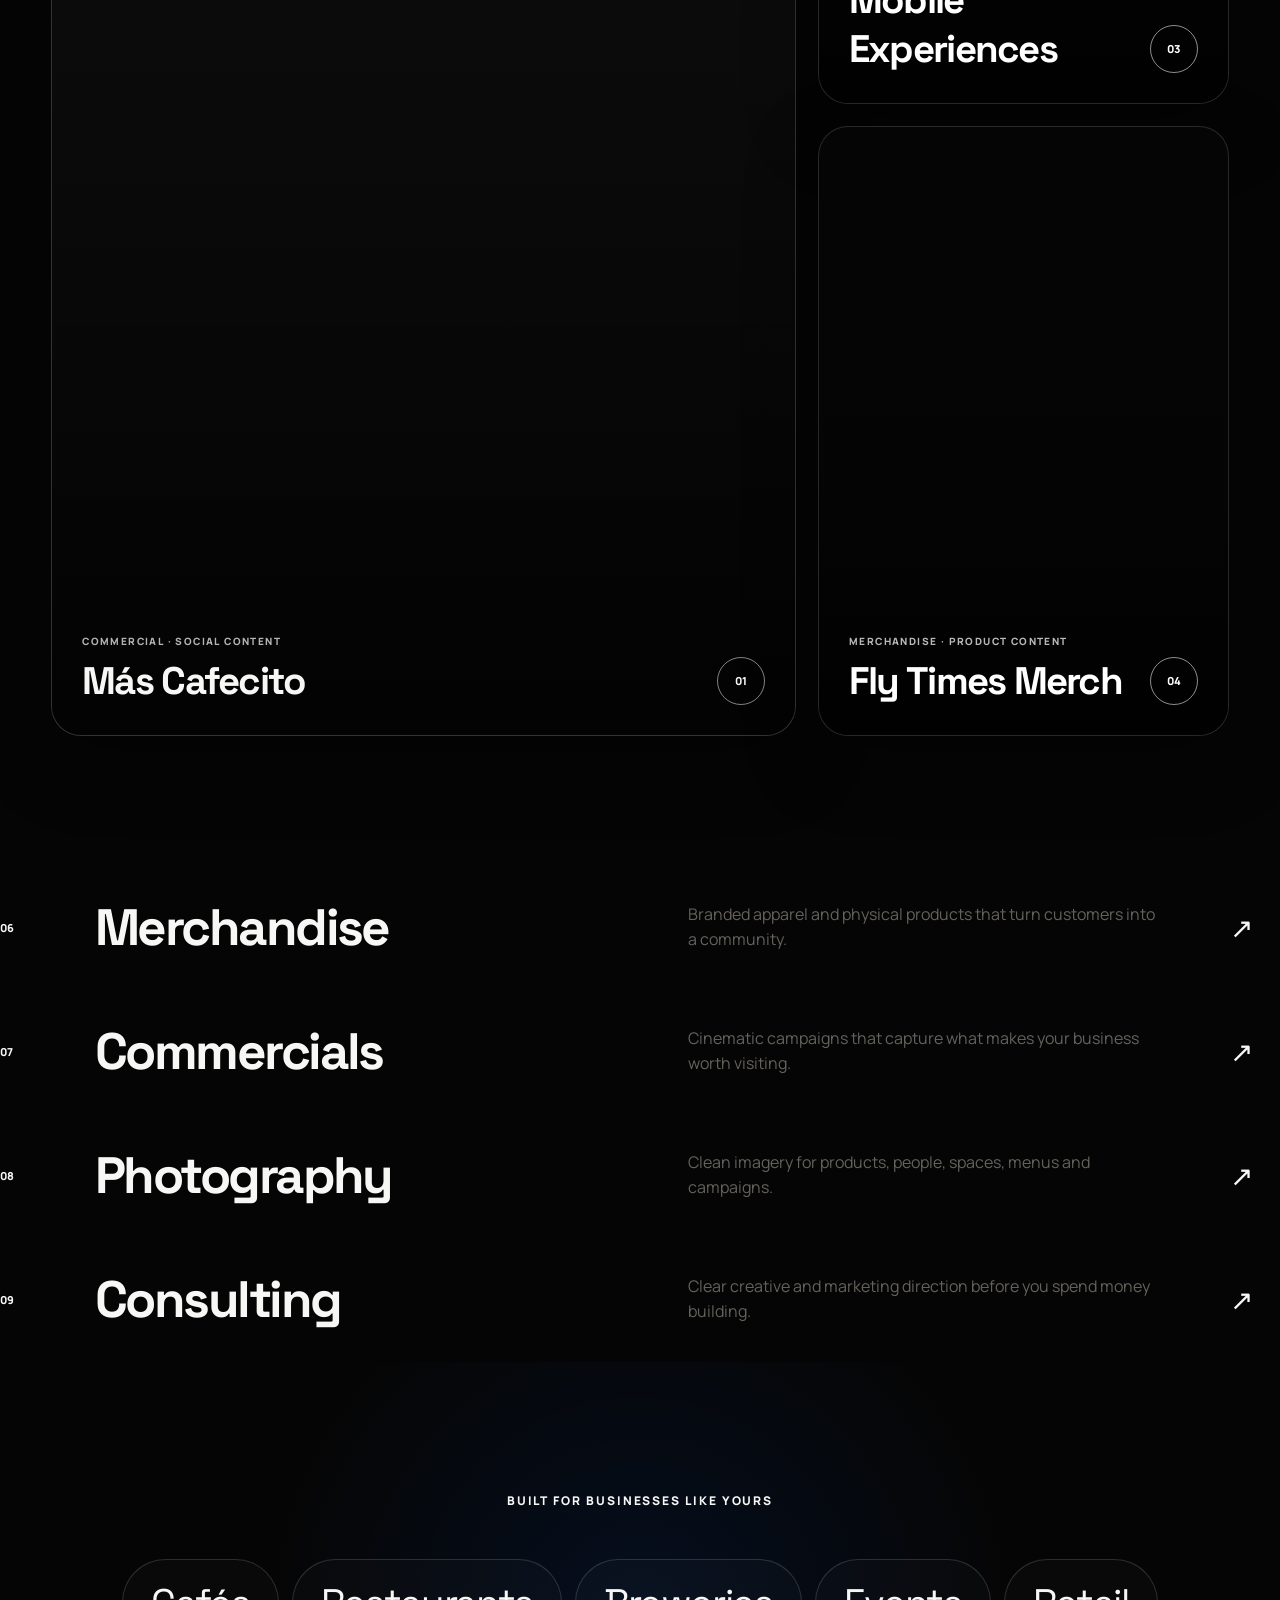
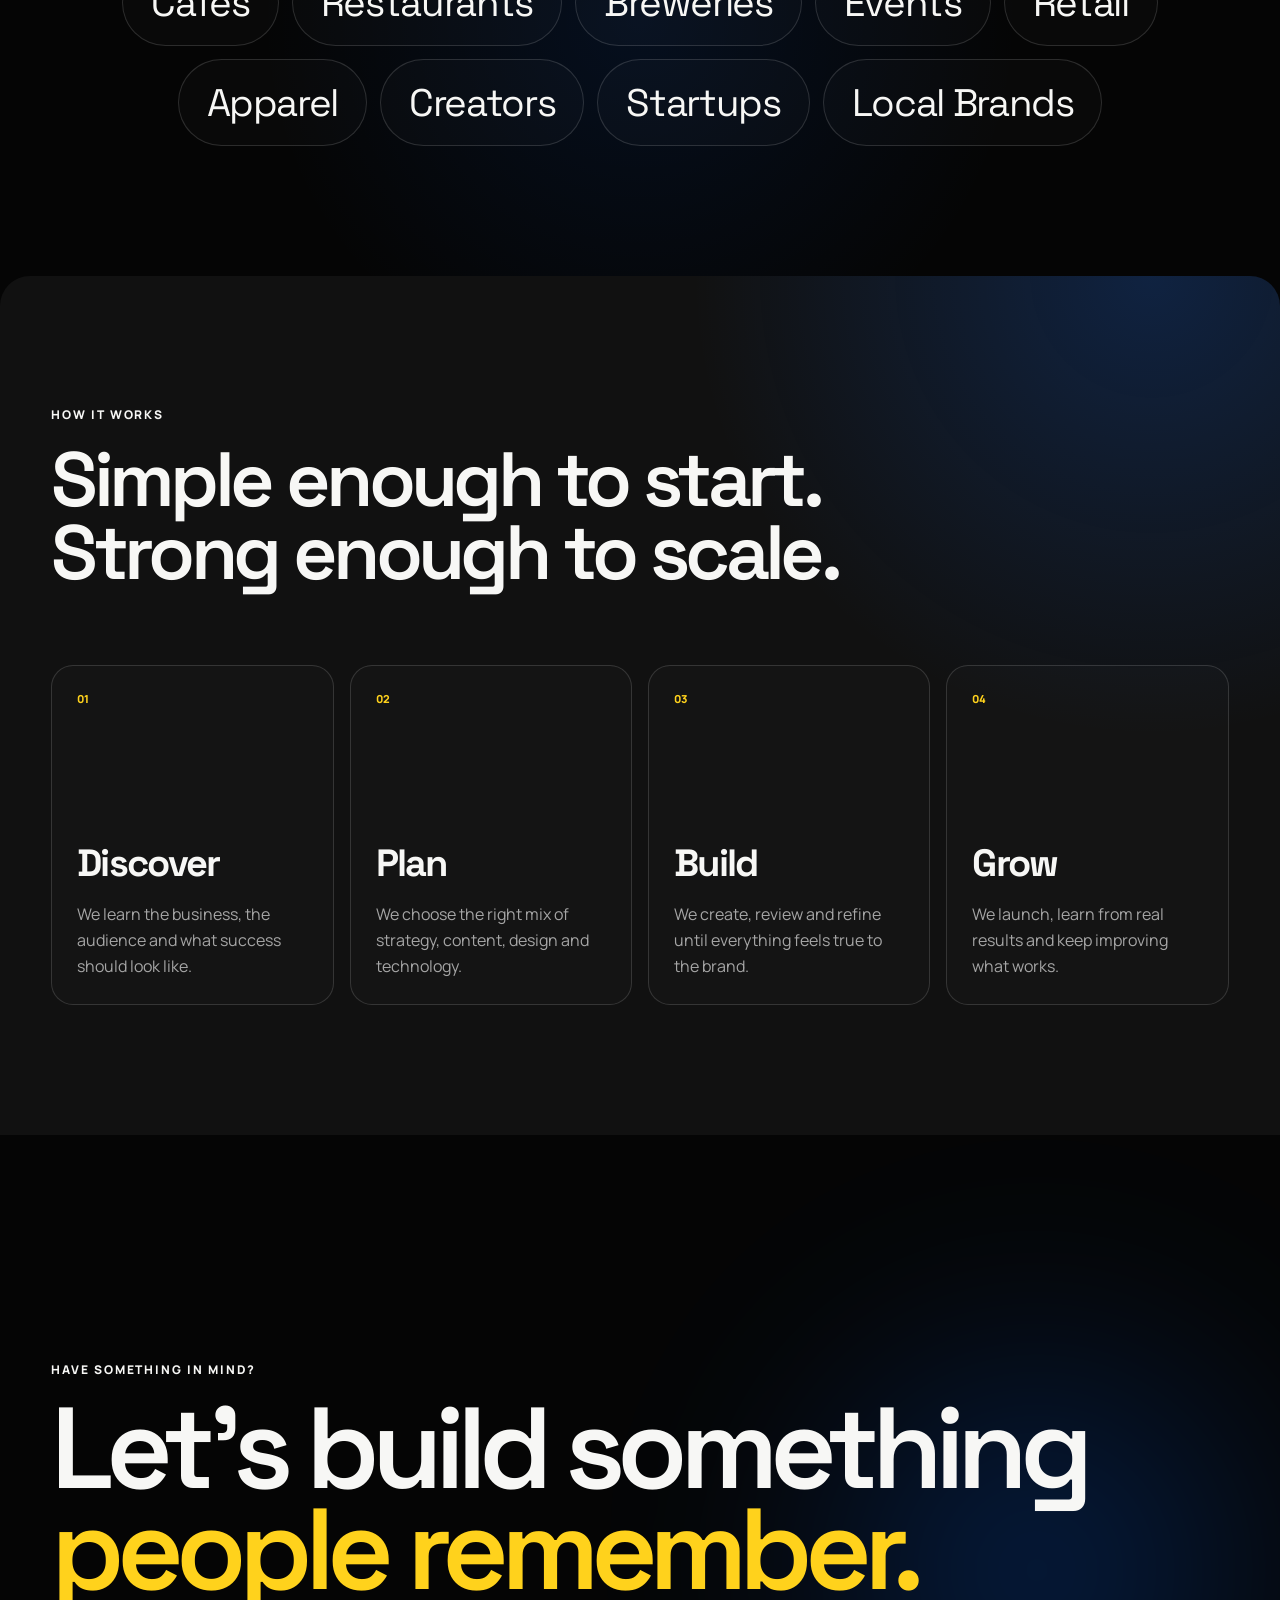
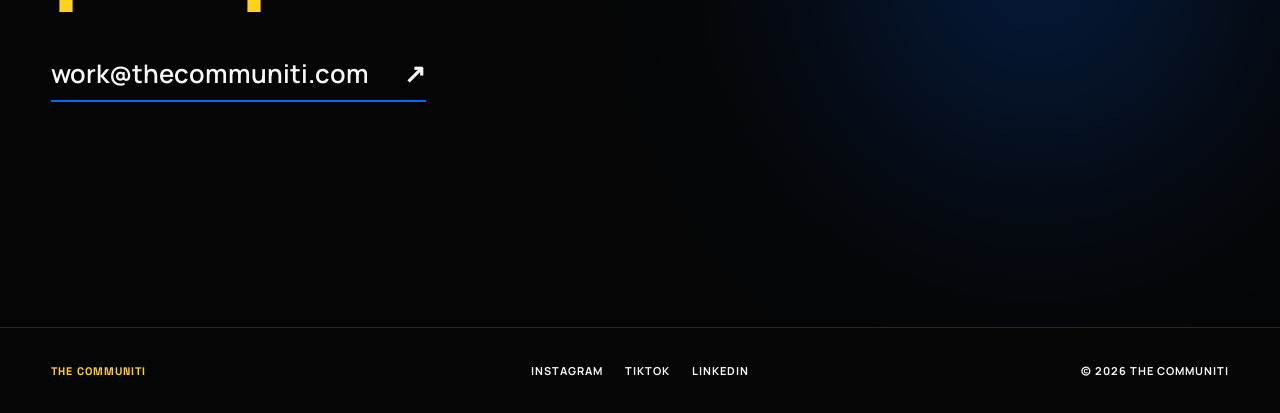
==== commit 8fc9c0c7: "Refactor capabilities section in index.html Removed the capabilities section and added new capabilit" ====
--- a/index.html
+++ b/index.html
@@ -409,135 +409,53 @@
       </div>
     </section>
 
-    <!-- CAPABILITIES -->
-    <section
-      class="capabilities section"
-      id="capabilities"
-    >
-      <div class="section-heading">
-        <div>
-          <p class="section-kicker reveal">
-            Capabilities
-          </p>
-
-          <h2 class="reveal">
-            One team. Every tool.
-          </h2>
-        </div>
-
-        <p class="section-intro reveal">
-          Choose one service or connect the full system.
-        </p>
-      </div>
-
-      <div class="capability-list">
-
-        <article class="capability-row">
-          <span class="cap-number">01</span>
-          <h3>Websites</h3>
-
-          <p>
-            Fast, memorable websites designed to turn attention
-            into action.
-          </p>
-
-          <span class="cap-arrow">↗</span>
-        </article>
-
-        <article class="capability-row">
-          <span class="cap-number">02</span>
-          <h3>Mobile Apps</h3>
-
-          <p>
-            Digital products shaped from early idea through
-            polished launch.
-          </p>
-
-          <span class="cap-arrow">↗</span>
-        </article>
-
-        <article class="capability-row">
-          <span class="cap-number">03</span>
-          <h3>Branding</h3>
-
-          <p>
-            Identity, voice and visual systems that make a
-            business recognizable.
-          </p>
-
-          <span class="cap-arrow">↗</span>
-        </article>
-
-        <article class="capability-row">
-          <span class="cap-number">04</span>
-          <h3>Social Media</h3>
-
-          <p>
-            Strategy and consistent publishing that keeps your
-            brand present.
-          </p>
-
-          <span class="cap-arrow">↗</span>
-        </article>
-
-        <article class="capability-row">
-          <span class="cap-number">05</span>
-          <h3>Content Creation</h3>
-
-          <p>
-            Short-form videos, graphics and storytelling made
-            for attention.
-          </p>
-
-          <span class="cap-arrow">↗</span>
-        </article>
-
-        <article class="capability-row">
-          <span class="cap-number">06</span>
-          <h3>Merchandise</h3>
-
-          <p>
-            Branded apparel and physical products that turn
-            customers into a community.
-          </p>
-
-        <article class="capability-row">
-          <span class="cap-number">10</span>
-          <h3>Commercials</h3>
-
-          <p>
-            Cinematic campaigns that capture what makes your
-            business worth visiting.
-          </p>
-
-          <span class="cap-arrow">↗</span>
-        </article>
-
-        <article class="capability-row">
-          <span class="cap-number">11</span>
-          <h3>Photography</h3>
-
-          <p>
-            Clean imagery for products, people, spaces, menus
-            and campaigns.
-          </p>
-
-          <span class="cap-arrow">↗</span>
-        </article>
-
-        <article class="capability-row">
-          <span class="cap-number">12</span>
-          <h3>Consulting</h3>
-
-          <p>
-            Clear creative and marketing direction before you
-            spend money building.
-          </p>
-
-          <span class="cap-arrow">↗</span>
-        </article>
-      </div>
-    </section>
+<article class="capability-row">
+  <span class="cap-number">06</span>
+  <h3>Merchandise</h3>
+
+  <p>
+    Branded apparel and physical products that turn
+    customers into a community.
+  </p>
+
+  <span class="cap-arrow">↗</span>
+</article>
+
+<article class="capability-row">
+  <span class="cap-number">07</span>
+  <h3>Commercials</h3>
+
+  <p>
+    Cinematic campaigns that capture what makes your
+    business worth visiting.
+  </p>
+
+  <span class="cap-arrow">↗</span>
+</article>
+
+<article class="capability-row">
+  <span class="cap-number">08</span>
+  <h3>Photography</h3>
+
+  <p>
+    Clean imagery for products, people, spaces, menus
+    and campaigns.
+  </p>
+
+  <span class="cap-arrow">↗</span>
+</article>
+
+<article class="capability-row">
+  <span class="cap-number">09</span>
+  <h3>Consulting</h3>
+
+  <p>
+    Clear creative and marketing direction before you
+    spend money building.
+  </p>
+
+  <span class="cap-arrow">↗</span>
+</article>
 
     <!-- INDUSTRIES -->
     <section class="industries section">
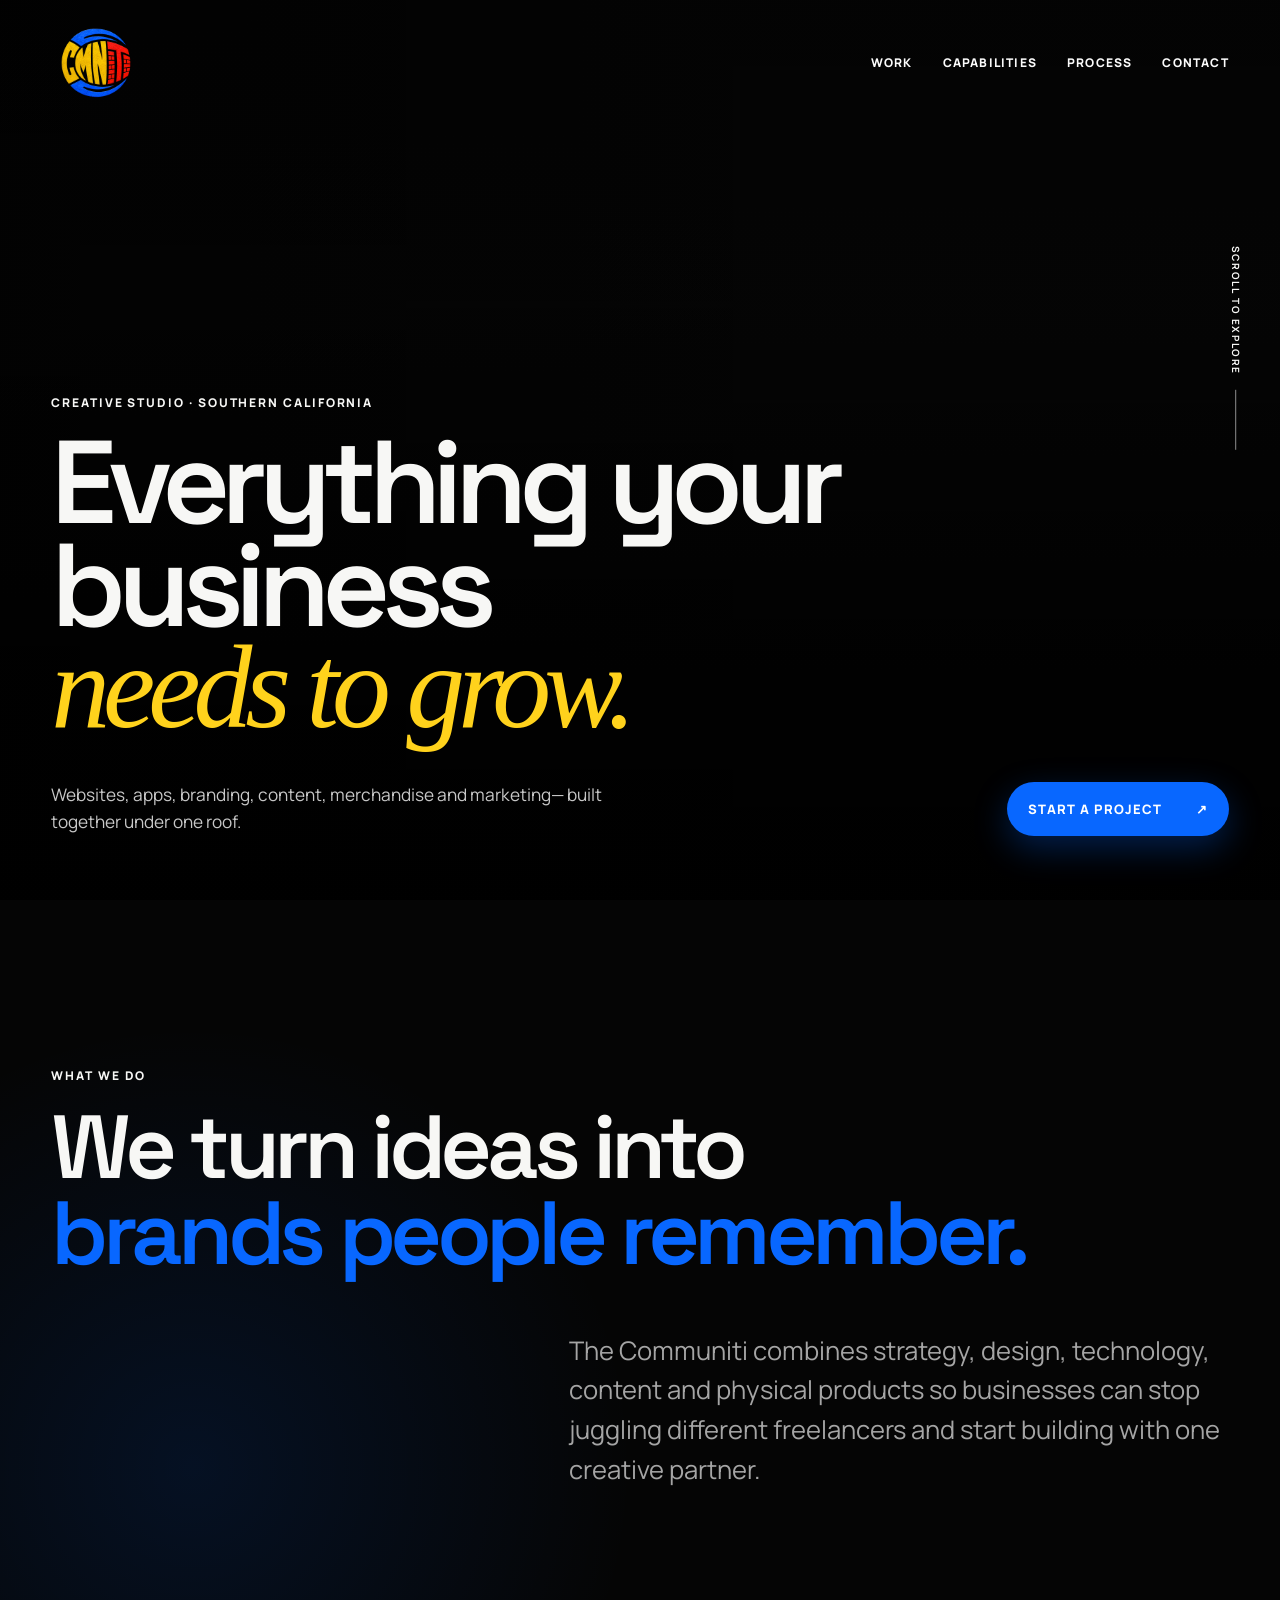
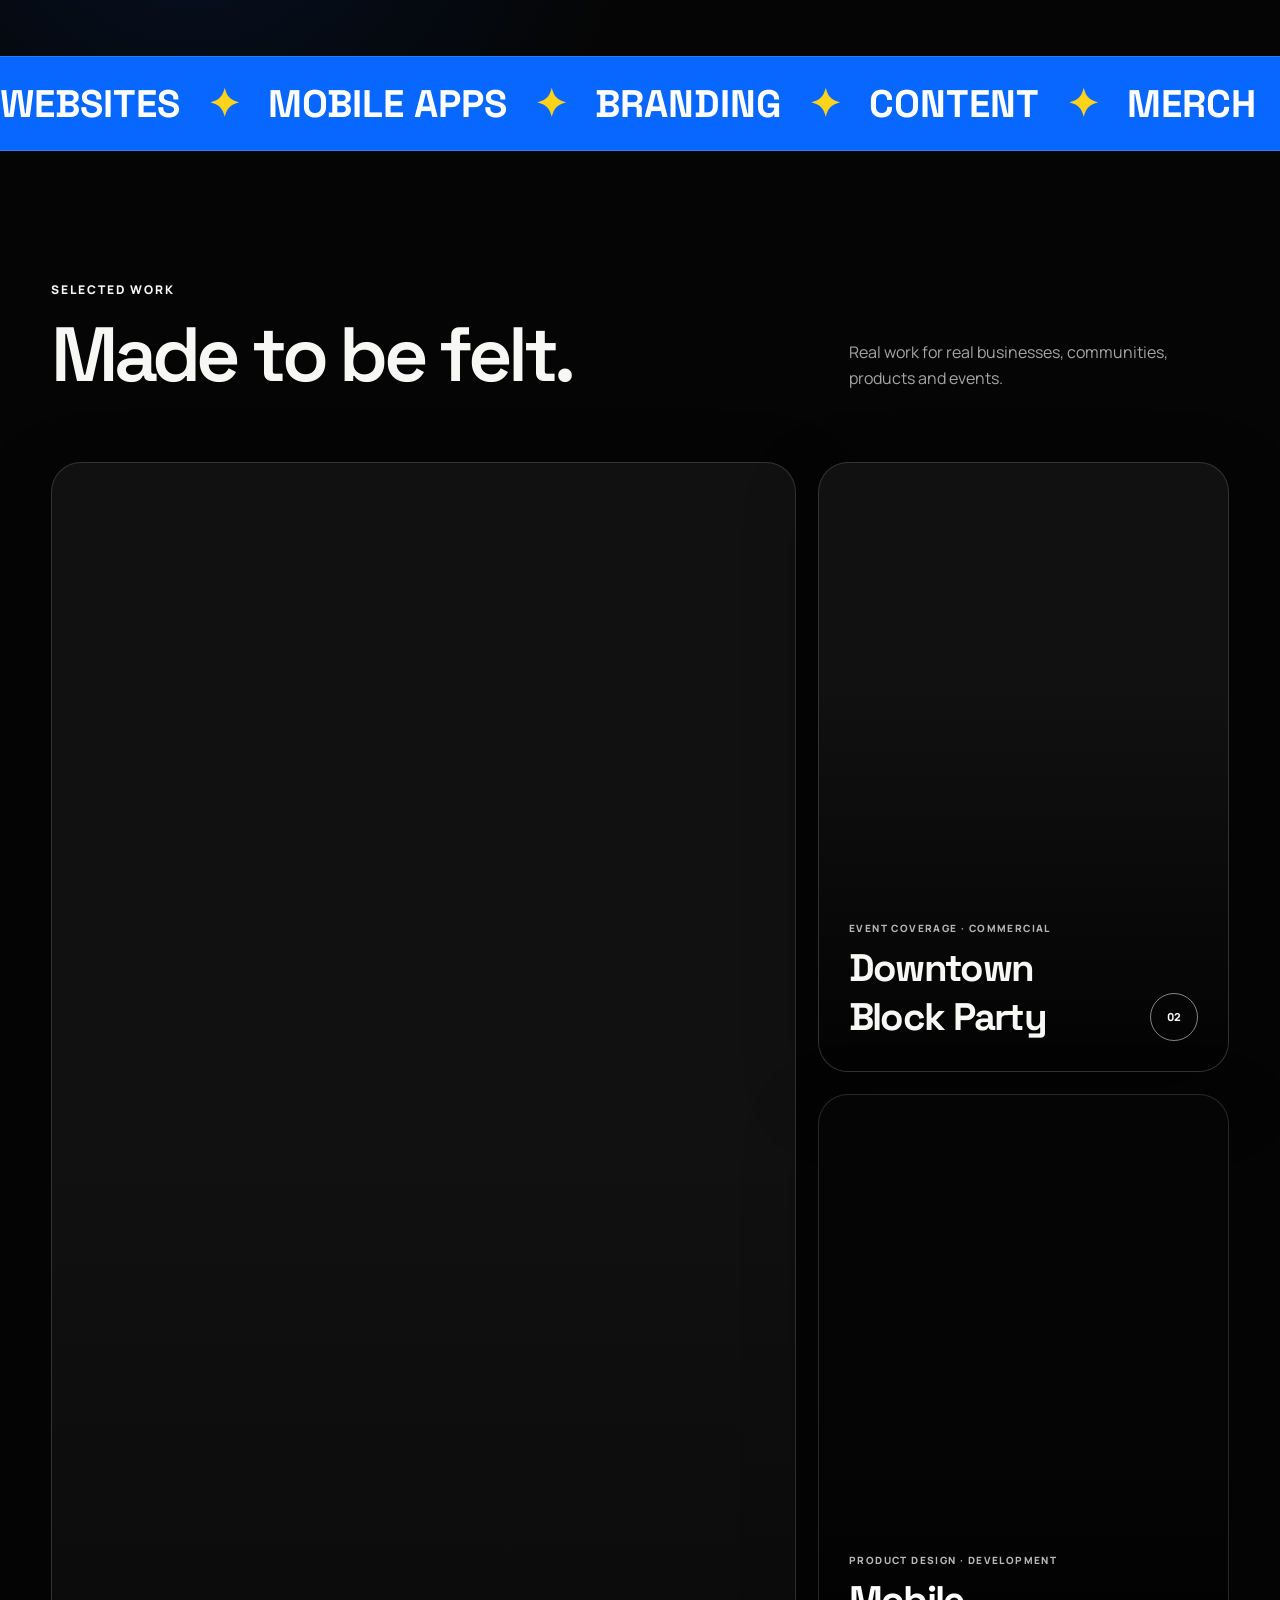
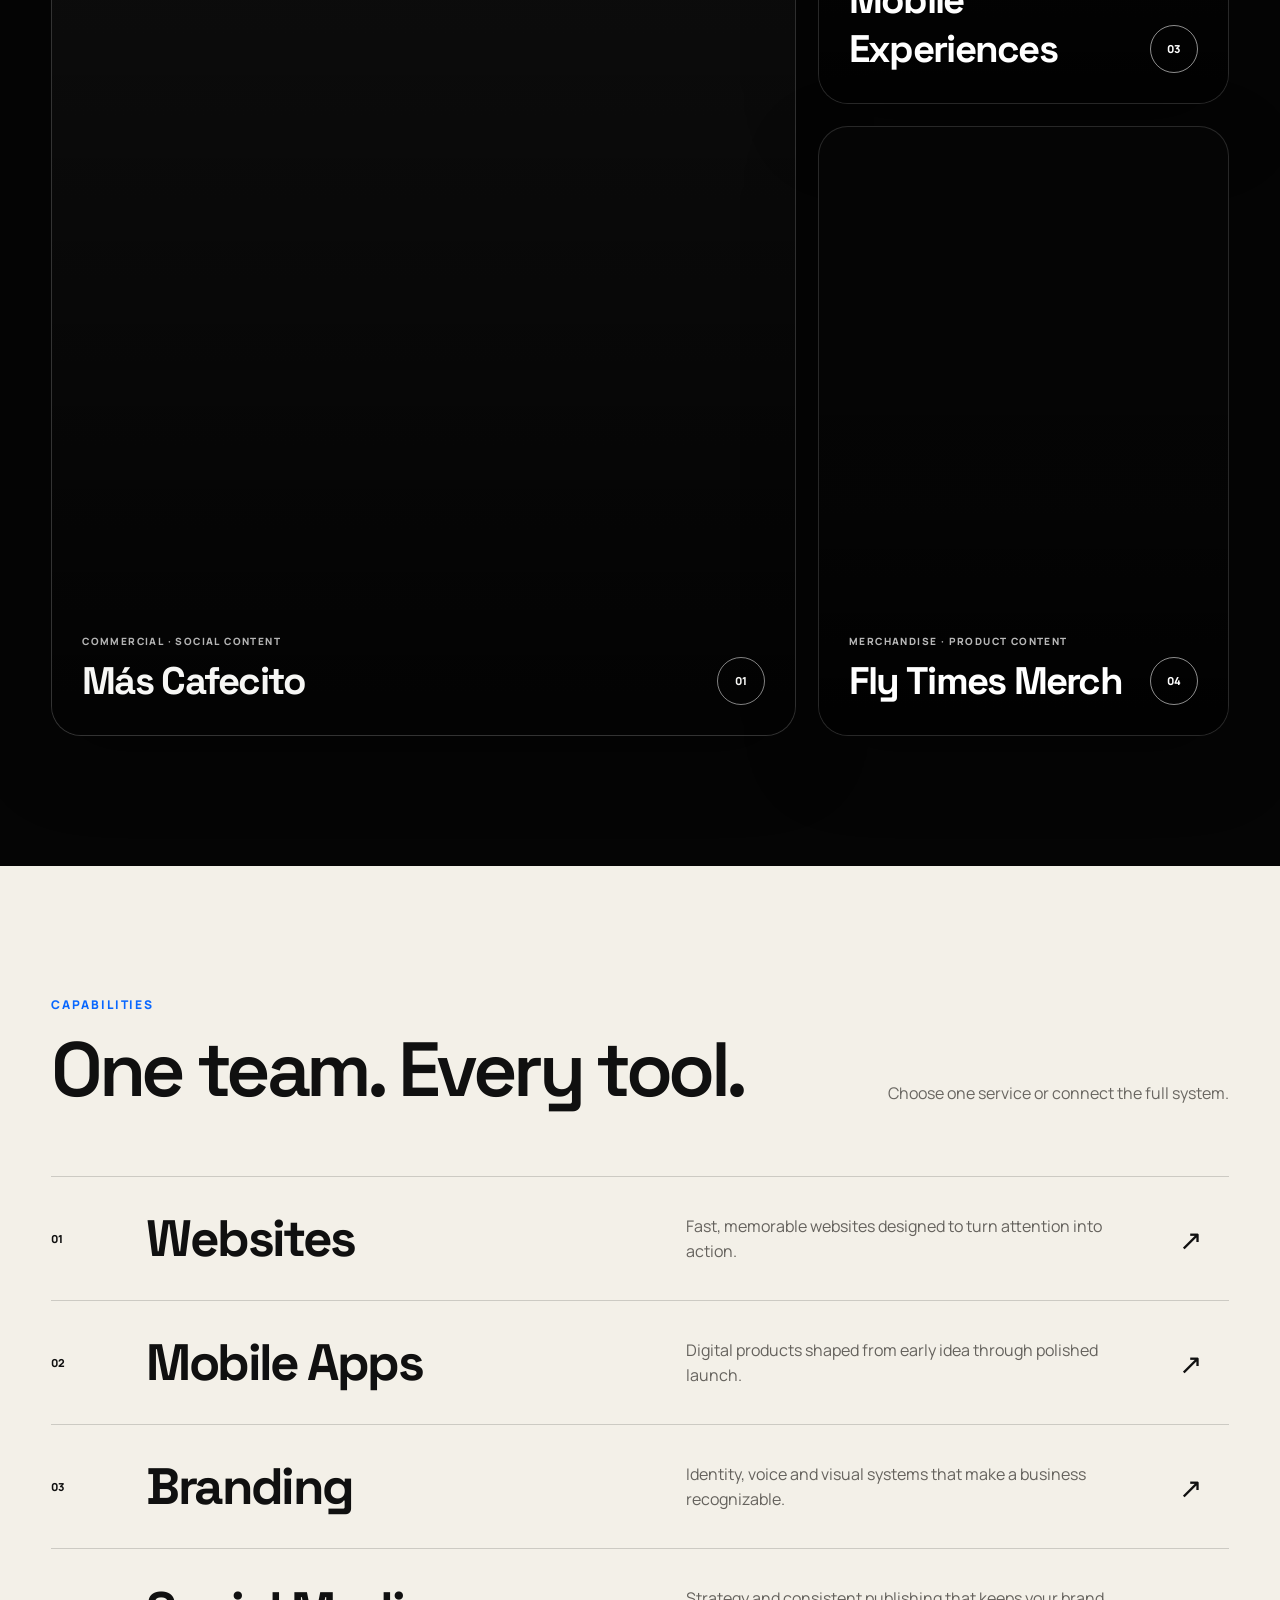
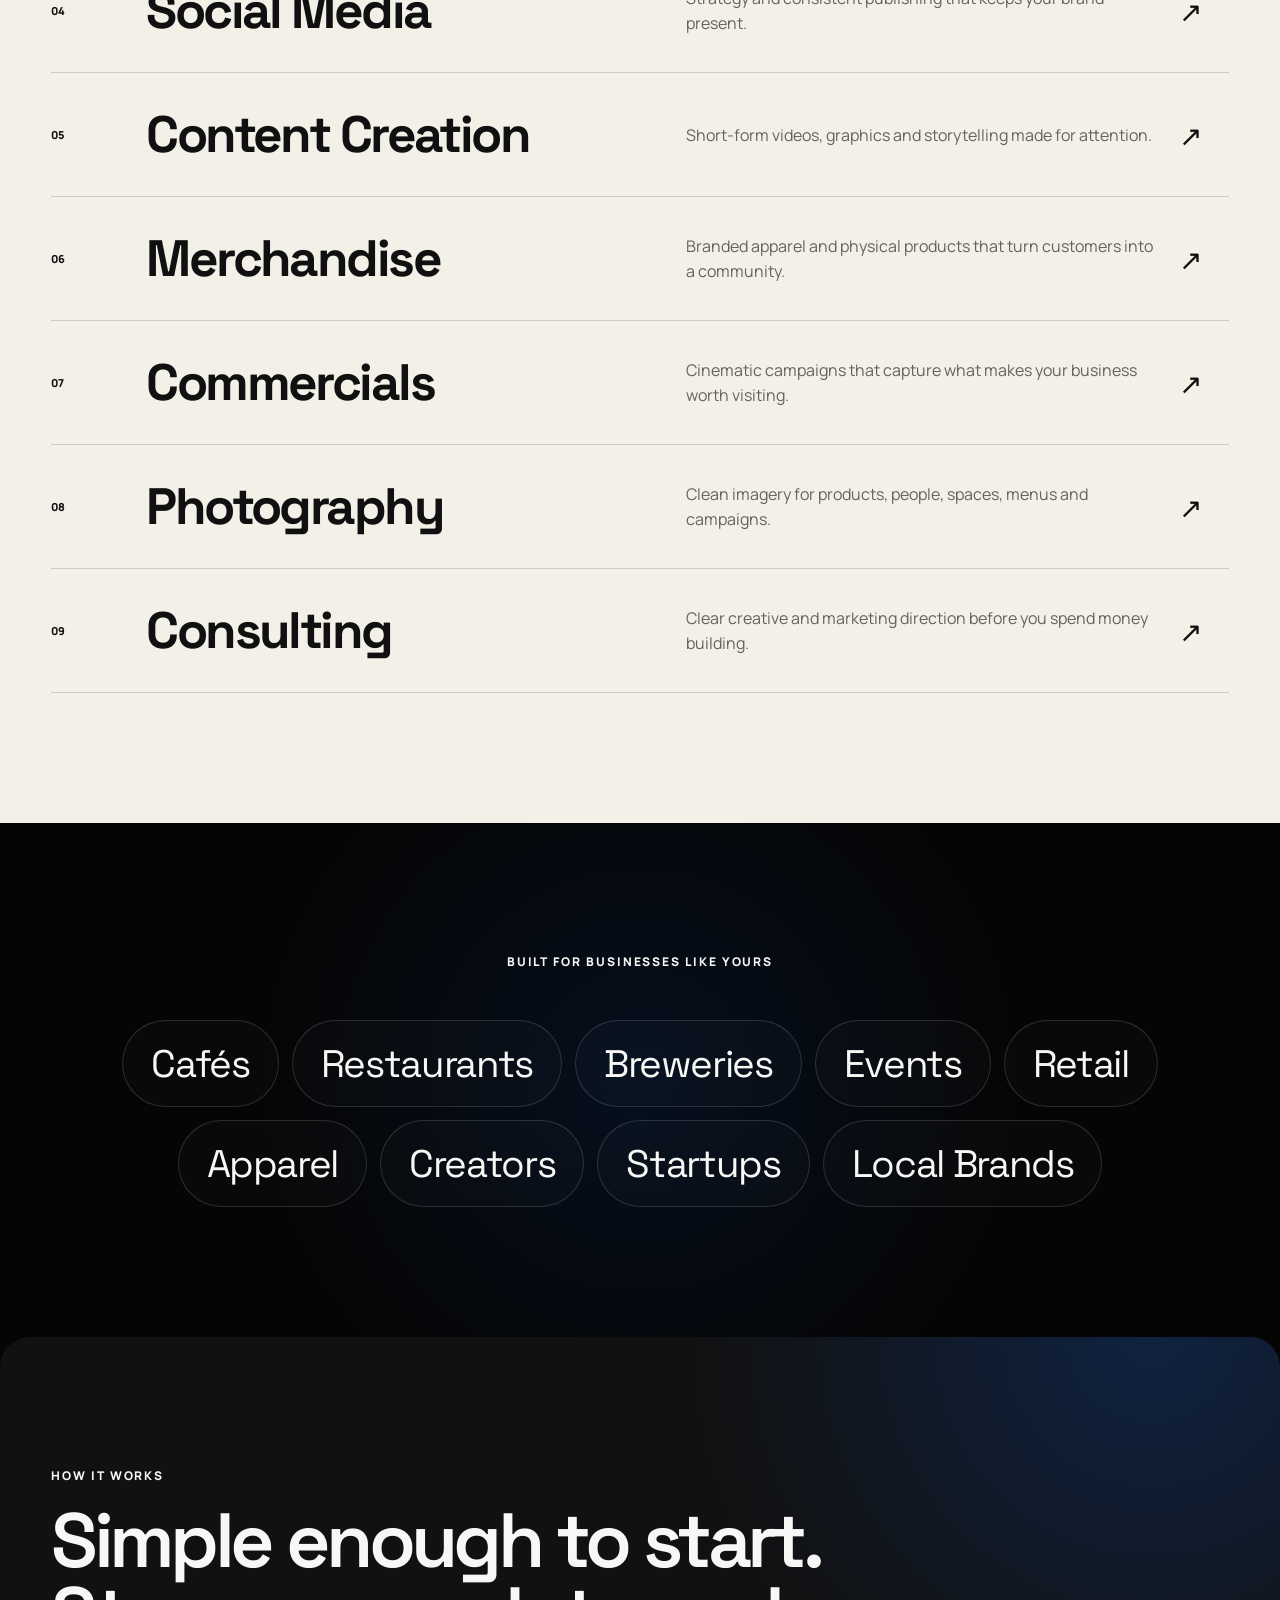
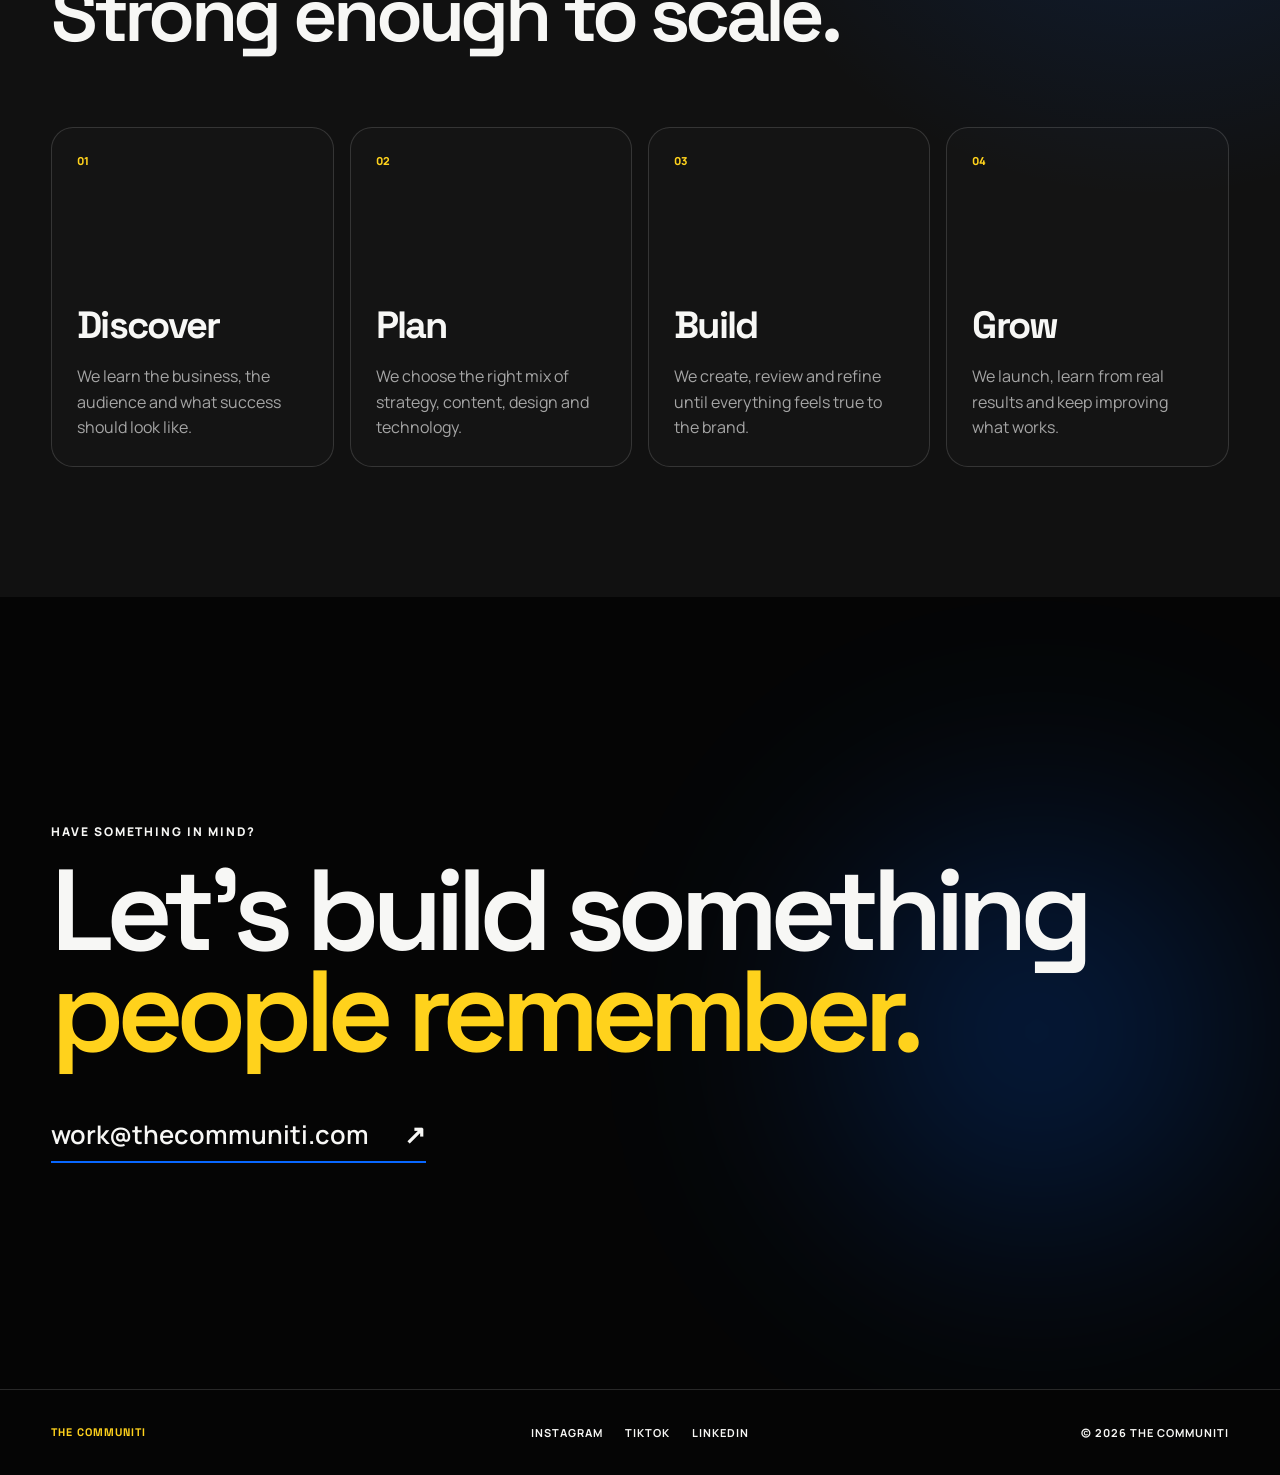
==== commit e13ce575: "Add capabilities section with service details Added a new capabilities section with various service " ====
--- a/index.html
+++ b/index.html
@@ -408,54 +408,148 @@
         </article>
       </div>
     </section>
-
-<article class="capability-row">
-  <span class="cap-number">06</span>
-  <h3>Merchandise</h3>
-
-  <p>
-    Branded apparel and physical products that turn
-    customers into a community.
-  </p>
-
-  <span class="cap-arrow">↗</span>
-</article>
-
-<article class="capability-row">
-  <span class="cap-number">07</span>
-  <h3>Commercials</h3>
-
-  <p>
-    Cinematic campaigns that capture what makes your
-    business worth visiting.
-  </p>
-
-  <span class="cap-arrow">↗</span>
-</article>
-
-<article class="capability-row">
-  <span class="cap-number">08</span>
-  <h3>Photography</h3>
-
-  <p>
-    Clean imagery for products, people, spaces, menus
-    and campaigns.
-  </p>
-
-  <span class="cap-arrow">↗</span>
-</article>
-
-<article class="capability-row">
-  <span class="cap-number">09</span>
-  <h3>Consulting</h3>
-
-  <p>
-    Clear creative and marketing direction before you
-    spend money building.
-  </p>
-
-  <span class="cap-arrow">↗</span>
-</article>
+    <!-- CAPABILITIES -->
+    <section
+      class="capabilities section"
+      id="capabilities"
+    >
+      <div class="section-heading">
+        <div>
+          <p class="section-kicker reveal">
+            Capabilities
+          </p>
+
+          <h2 class="reveal">
+            One team. Every tool.
+          </h2>
+        </div>
+
+        <p class="section-intro reveal">
+          Choose one service or connect the full system.
+        </p>
+      </div>
+
+      <div class="capability-list">
+
+        <article class="capability-row">
+          <span class="cap-number">01</span>
+
+          <h3>Websites</h3>
+
+          <p>
+            Fast, memorable websites designed to turn attention
+            into action.
+          </p>
+
+          <span class="cap-arrow" aria-hidden="true">↗</span>
+        </article>
+
+        <article class="capability-row">
+          <span class="cap-number">02</span>
+
+          <h3>Mobile Apps</h3>
+
+          <p>
+            Digital products shaped from early idea through
+            polished launch.
+          </p>
+
+          <span class="cap-arrow" aria-hidden="true">↗</span>
+        </article>
+
+        <article class="capability-row">
+          <span class="cap-number">03</span>
+
+          <h3>Branding</h3>
+
+          <p>
+            Identity, voice and visual systems that make a
+            business recognizable.
+          </p>
+
+          <span class="cap-arrow" aria-hidden="true">↗</span>
+        </article>
+
+        <article class="capability-row">
+          <span class="cap-number">04</span>
+
+          <h3>Social Media</h3>
+
+          <p>
+            Strategy and consistent publishing that keeps your
+            brand present.
+          </p>
+
+          <span class="cap-arrow" aria-hidden="true">↗</span>
+        </article>
+
+        <article class="capability-row">
+          <span class="cap-number">05</span>
+
+          <h3>Content Creation</h3>
+
+          <p>
+            Short-form videos, graphics and storytelling made
+            for attention.
+          </p>
+
+          <span class="cap-arrow" aria-hidden="true">↗</span>
+        </article>
+
+        <article class="capability-row">
+          <span class="cap-number">06</span>
+
+          <h3>Merchandise</h3>
+
+          <p>
+            Branded apparel and physical products that turn
+            customers into a community.
+          </p>
+
+          <span class="cap-arrow" aria-hidden="true">↗</span>
+        </article>
+
+        <article class="capability-row">
+          <span class="cap-number">07</span>
+
+          <h3>Commercials</h3>
+
+          <p>
+            Cinematic campaigns that capture what makes your
+            business worth visiting.
+          </p>
+
+          <span class="cap-arrow" aria-hidden="true">↗</span>
+        </article>
+
+        <article class="capability-row">
+          <span class="cap-number">08</span>
+
+          <h3>Photography</h3>
+
+          <p>
+            Clean imagery for products, people, spaces, menus
+            and campaigns.
+          </p>
+
+          <span class="cap-arrow" aria-hidden="true">↗</span>
+        </article>
+
+        <article class="capability-row">
+          <span class="cap-number">09</span>
+
+          <h3>Consulting</h3>
+
+          <p>
+            Clear creative and marketing direction before you
+            spend money building.
+          </p>
+
+          <span class="cap-arrow" aria-hidden="true">↗</span>
+        </article>
+
+      </div>
+    </section>
 
     <!-- INDUSTRIES -->
     <section class="industries section">
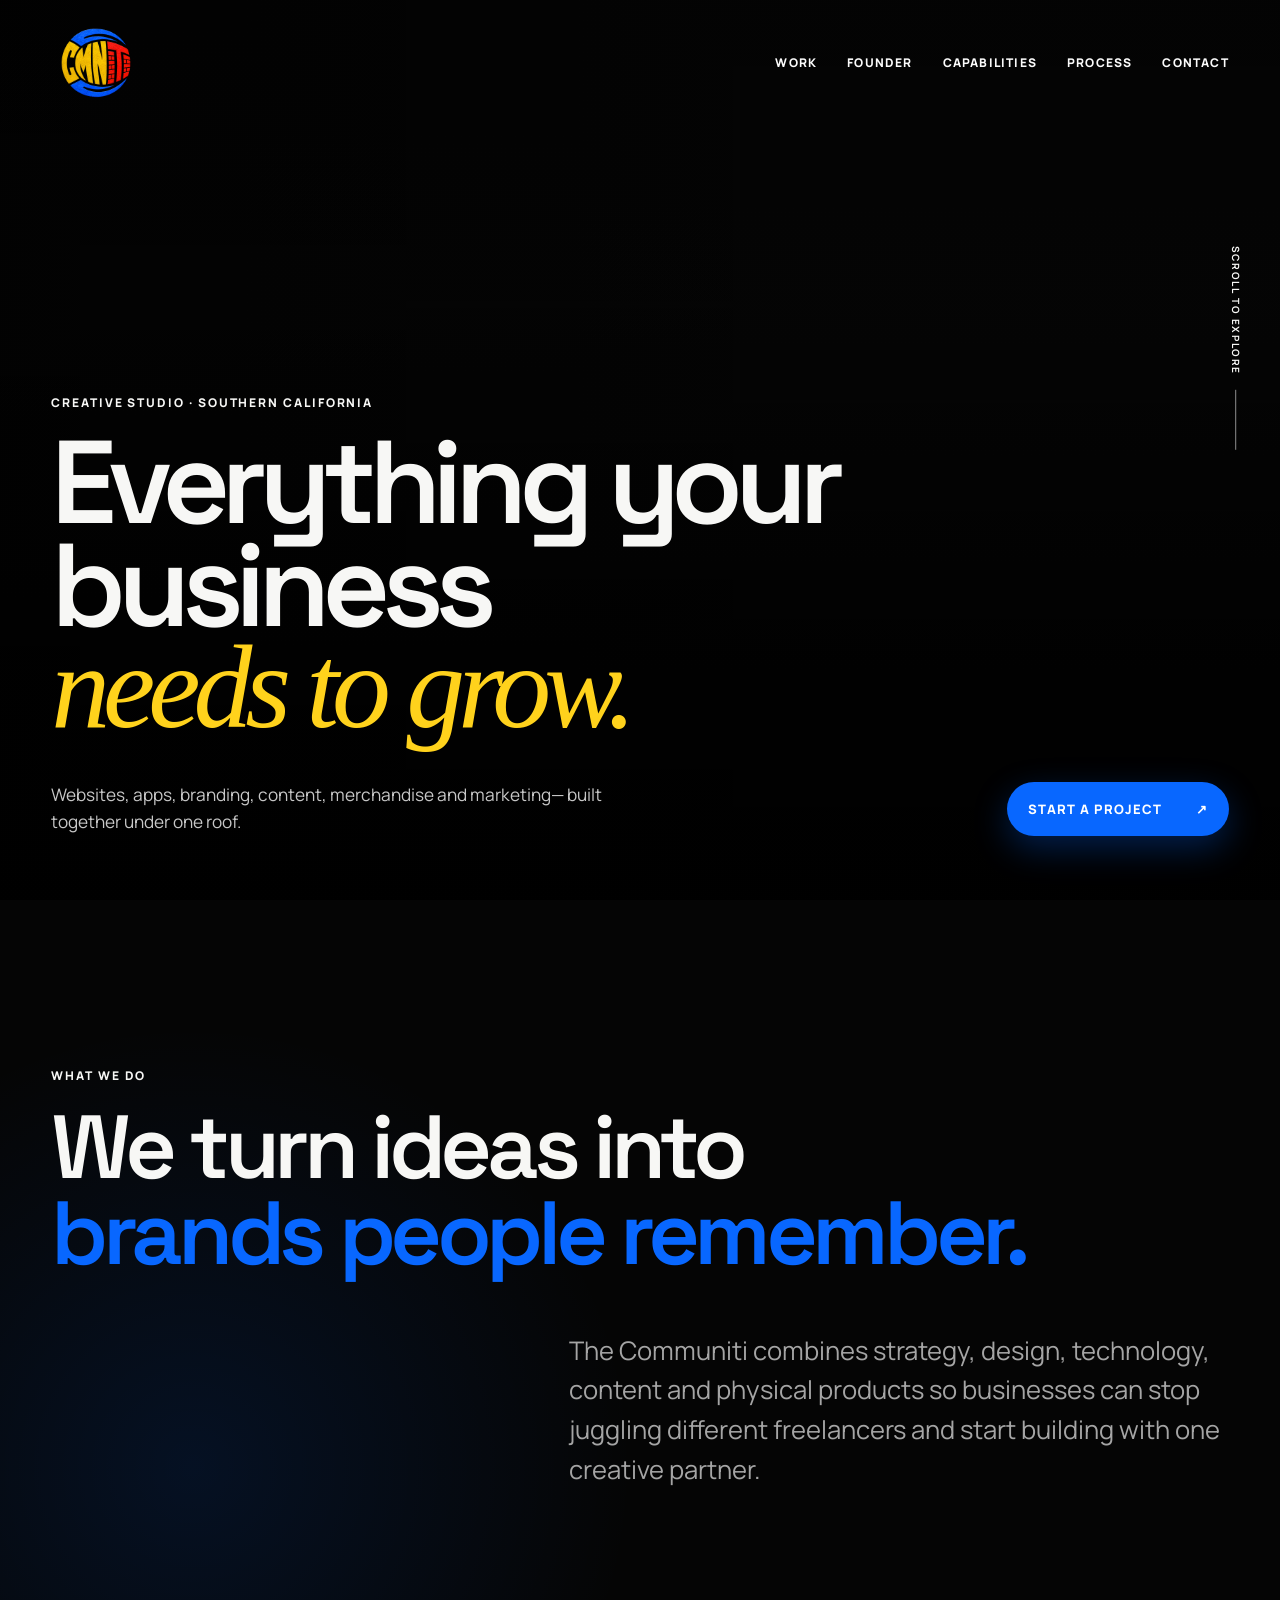
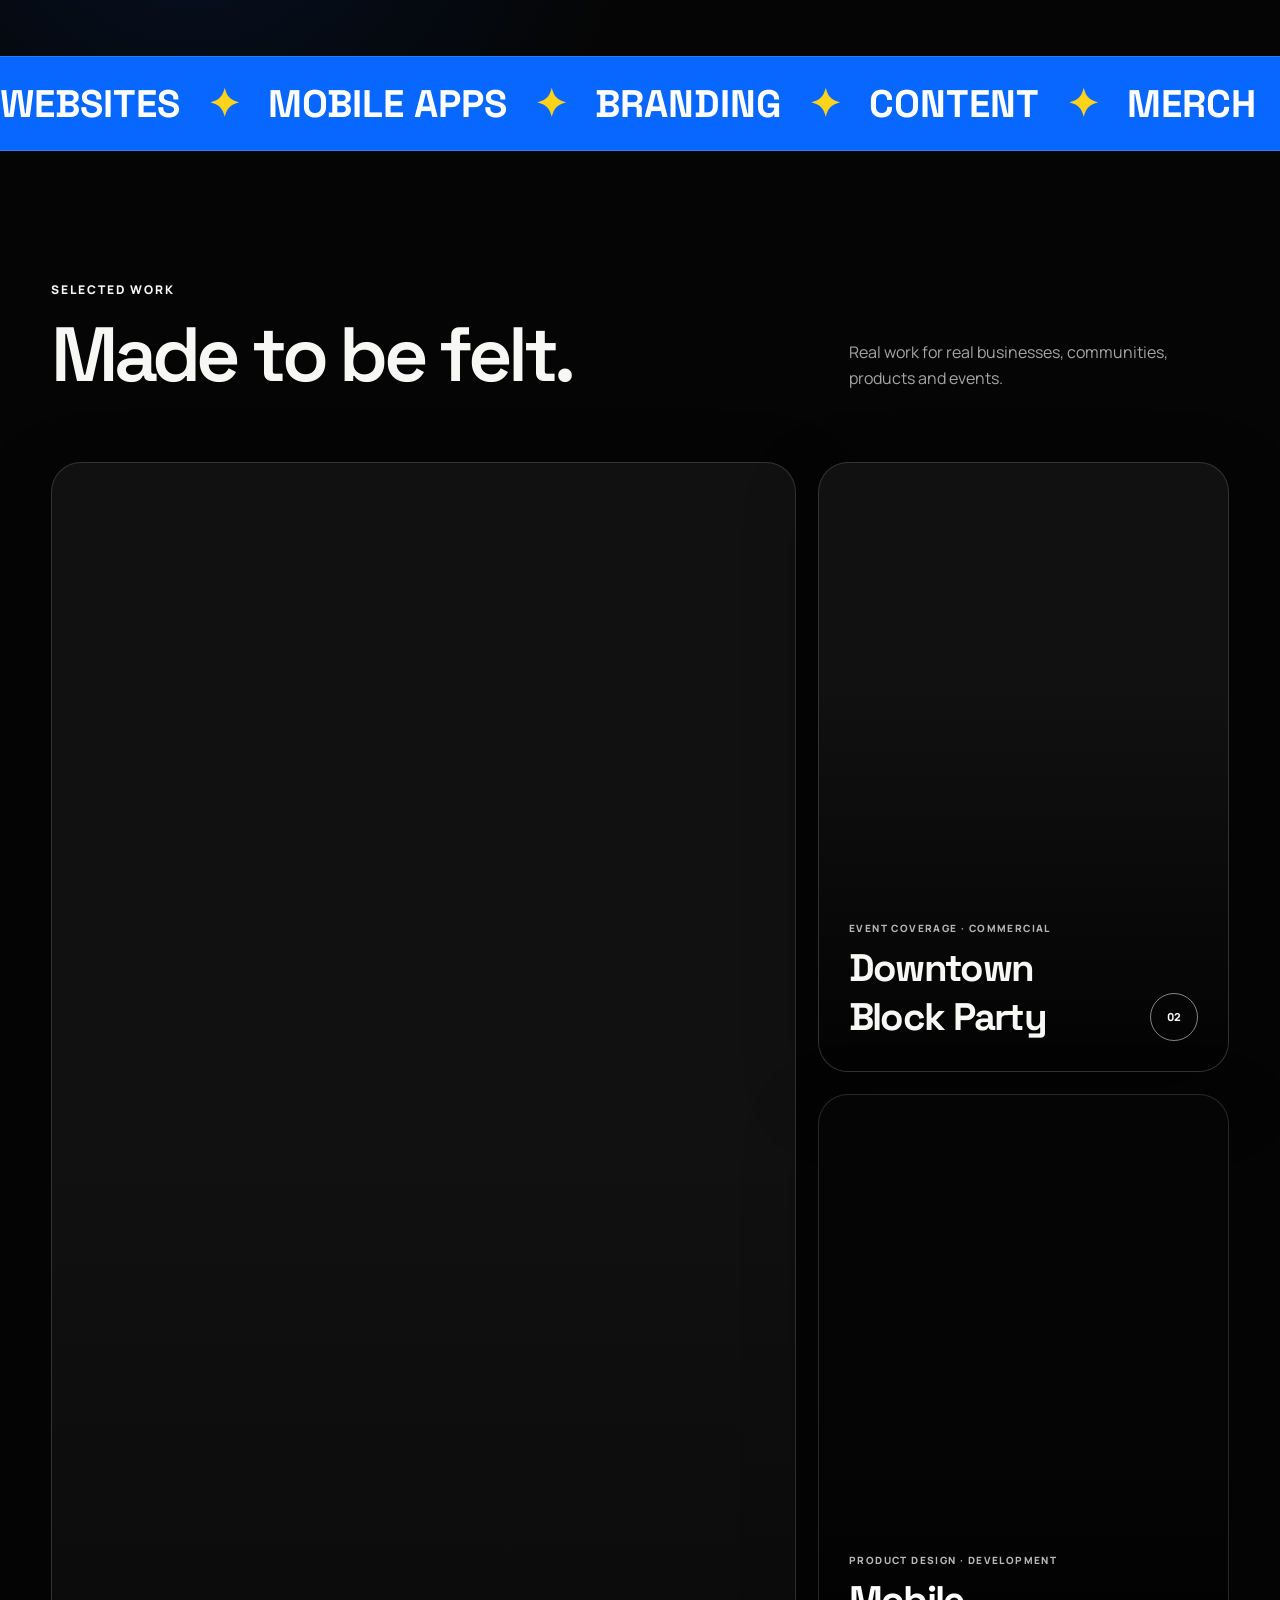
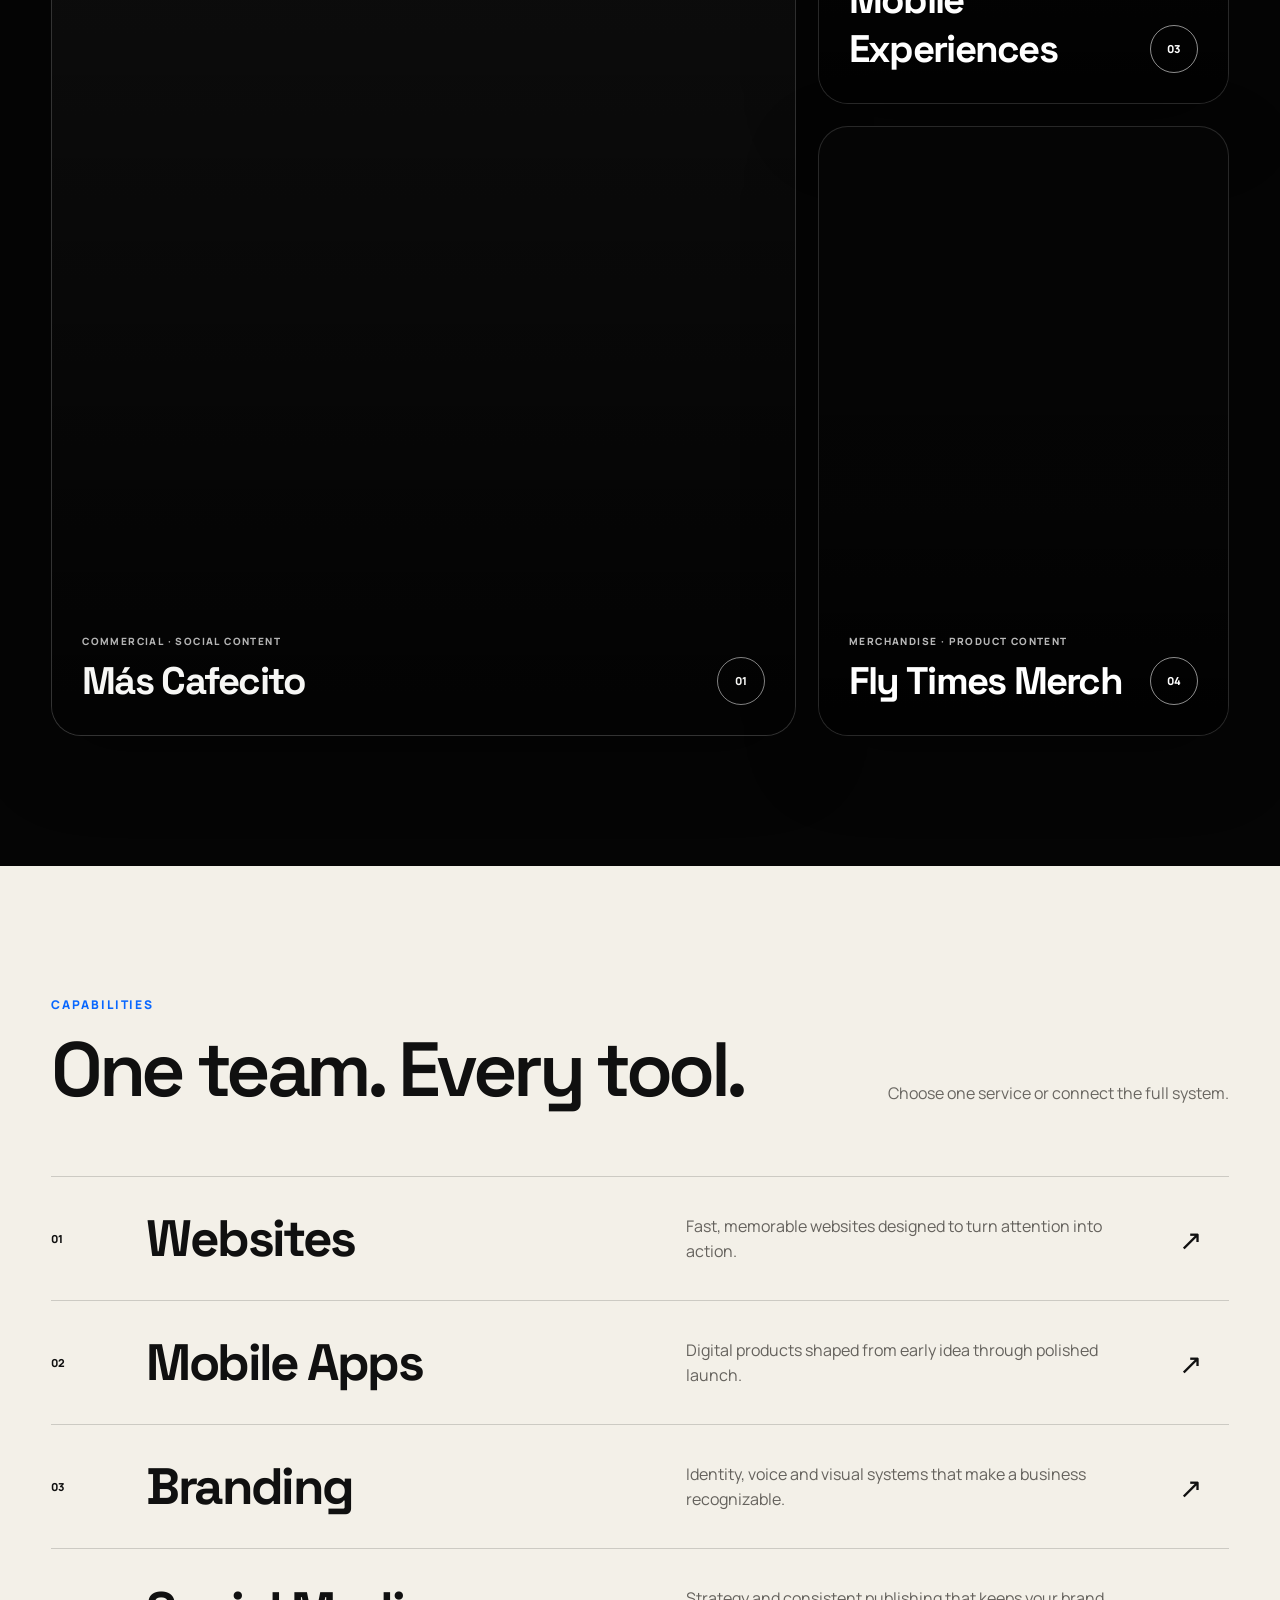
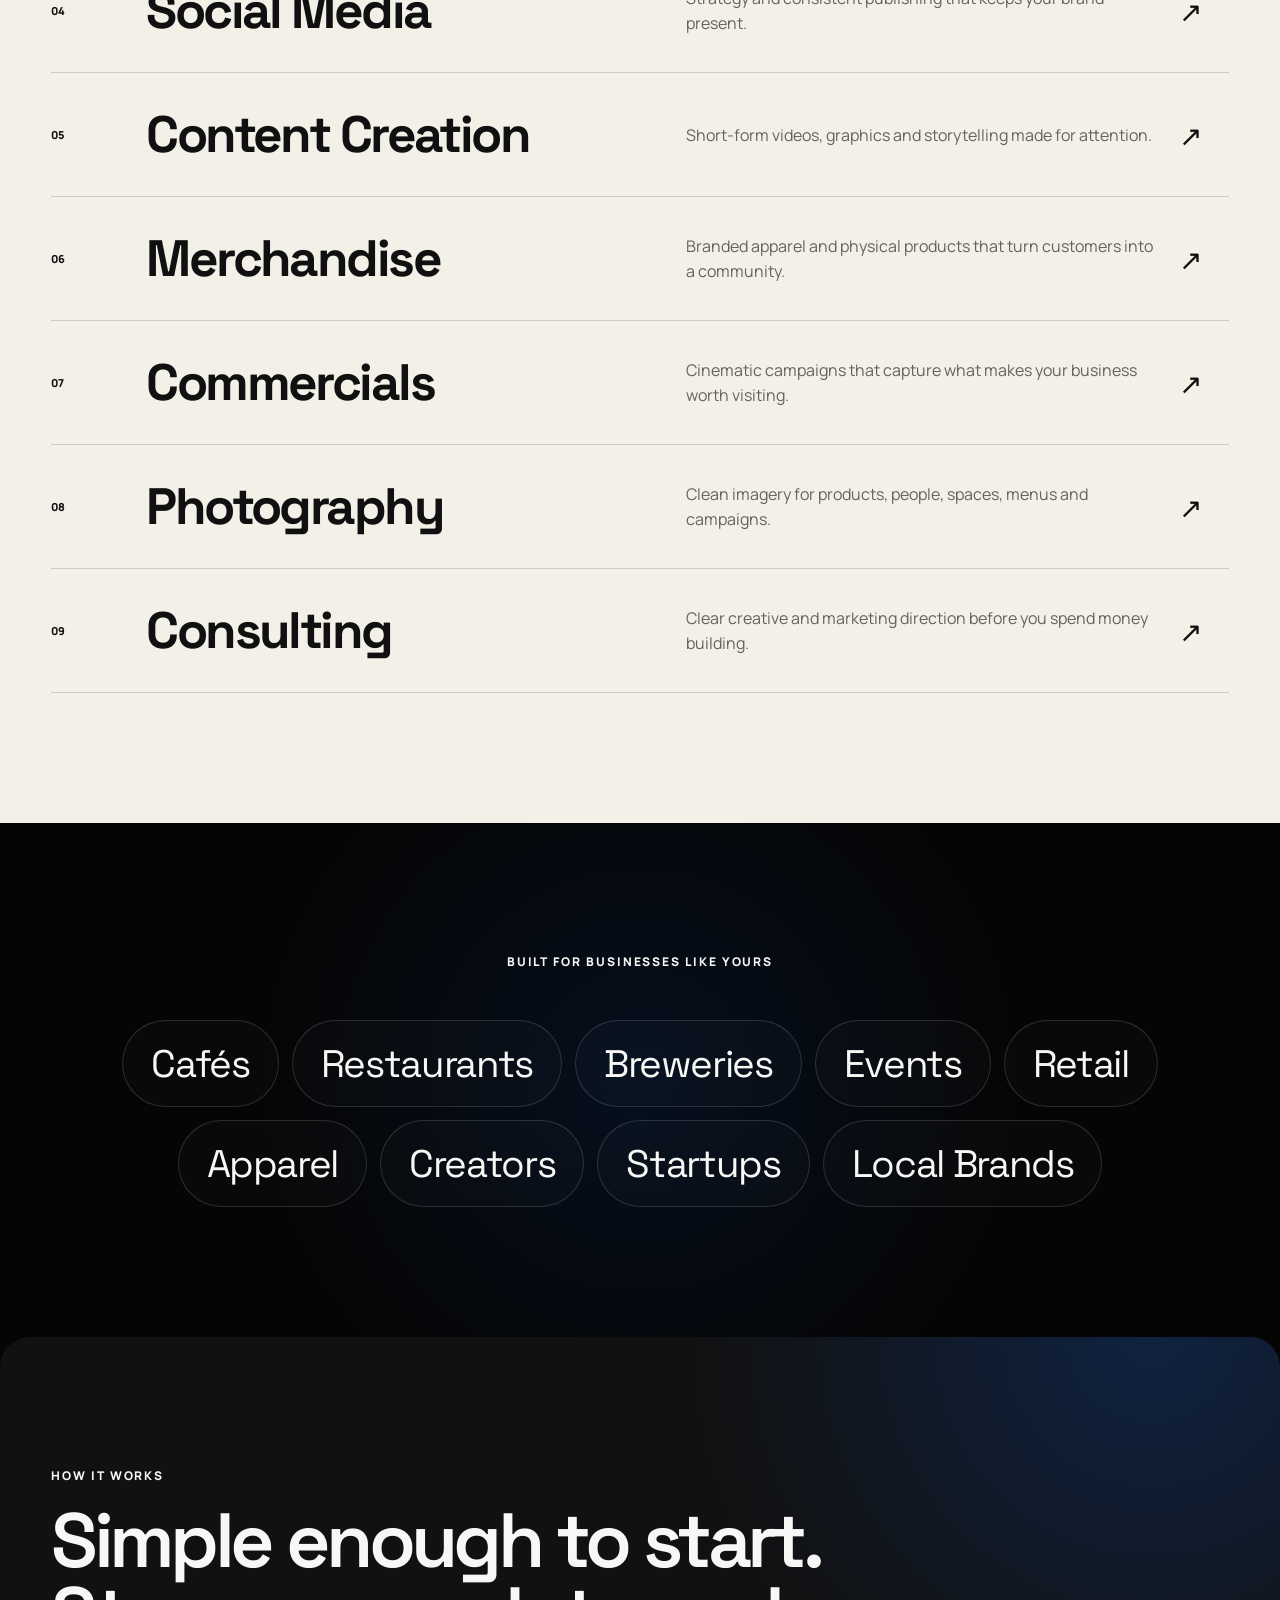
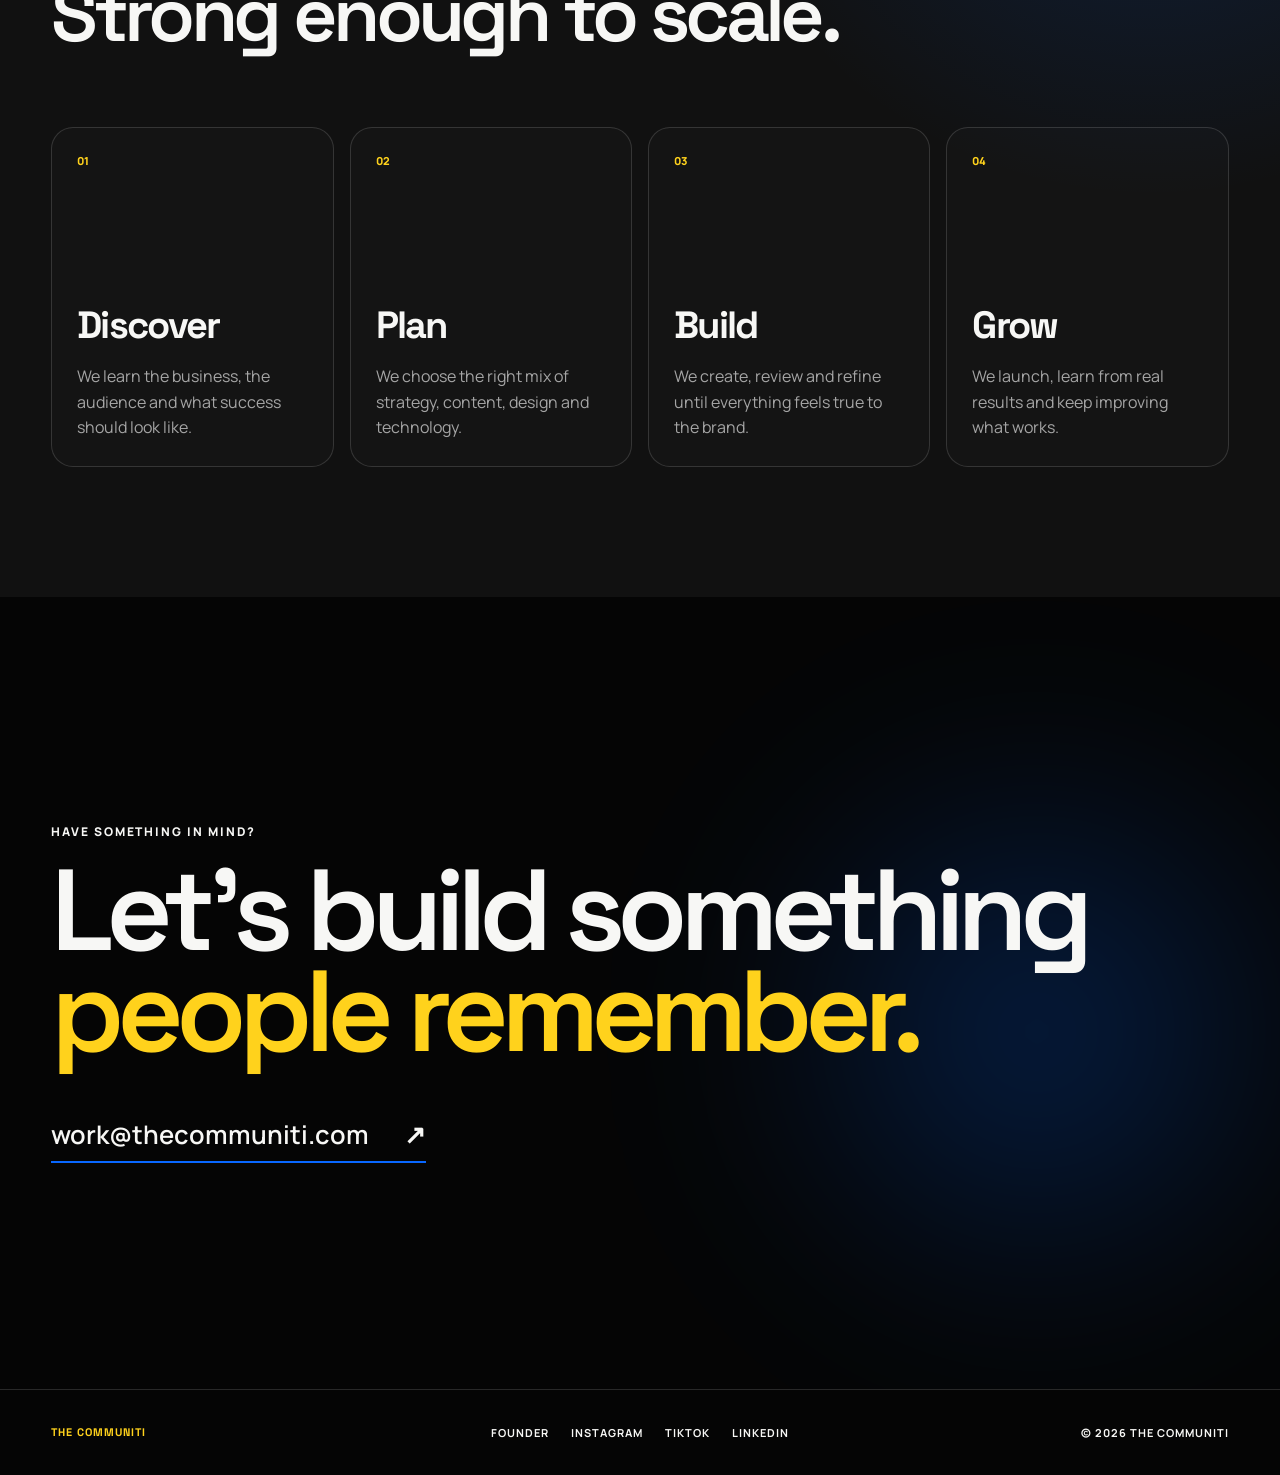
==== commit 3507822d: "Add Nick Hernandez founder portfolio" ====
--- a/index.html
+++ b/index.html
@@ -58,6 +58,7 @@
       aria-label="Primary navigation"
     >
       <a href="#work">Work</a>
+      <a href="founder.html">Founder</a>
       <a href="#capabilities">Capabilities</a>
       <a href="#process">Process</a>
       <a href="#contact">Contact</a>
@@ -79,6 +80,7 @@
     aria-hidden="true"
   >
     <a href="#work">Work</a>
+    <a href="founder.html">Founder</a>
     <a href="#capabilities">Capabilities</a>
     <a href="#process">Process</a>
     <a href="#contact">Contact</a>
@@ -669,6 +671,7 @@
     </a>
 
     <div class="footer-links">
+      <a href="founder.html">Founder</a>
       <a href="#">Instagram</a>
       <a href="#">TikTok</a>
       <a href="#">LinkedIn</a>
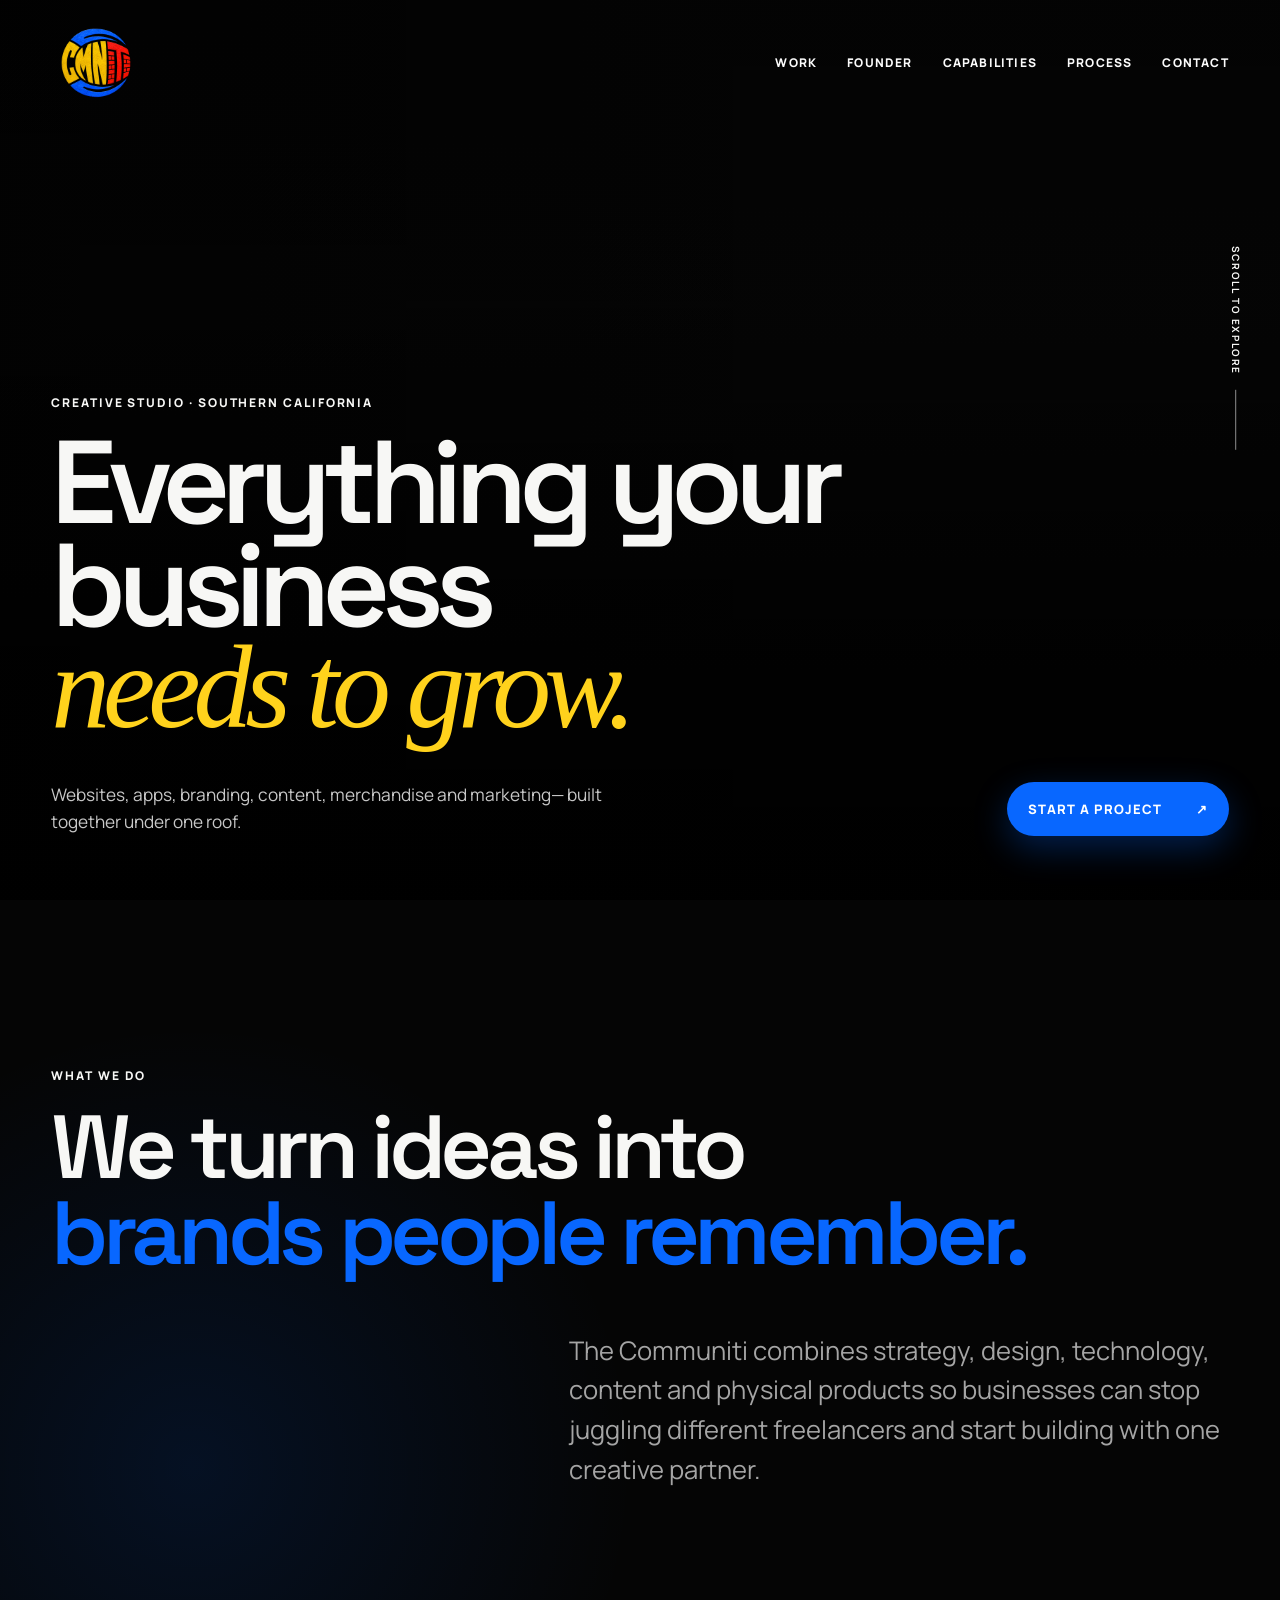
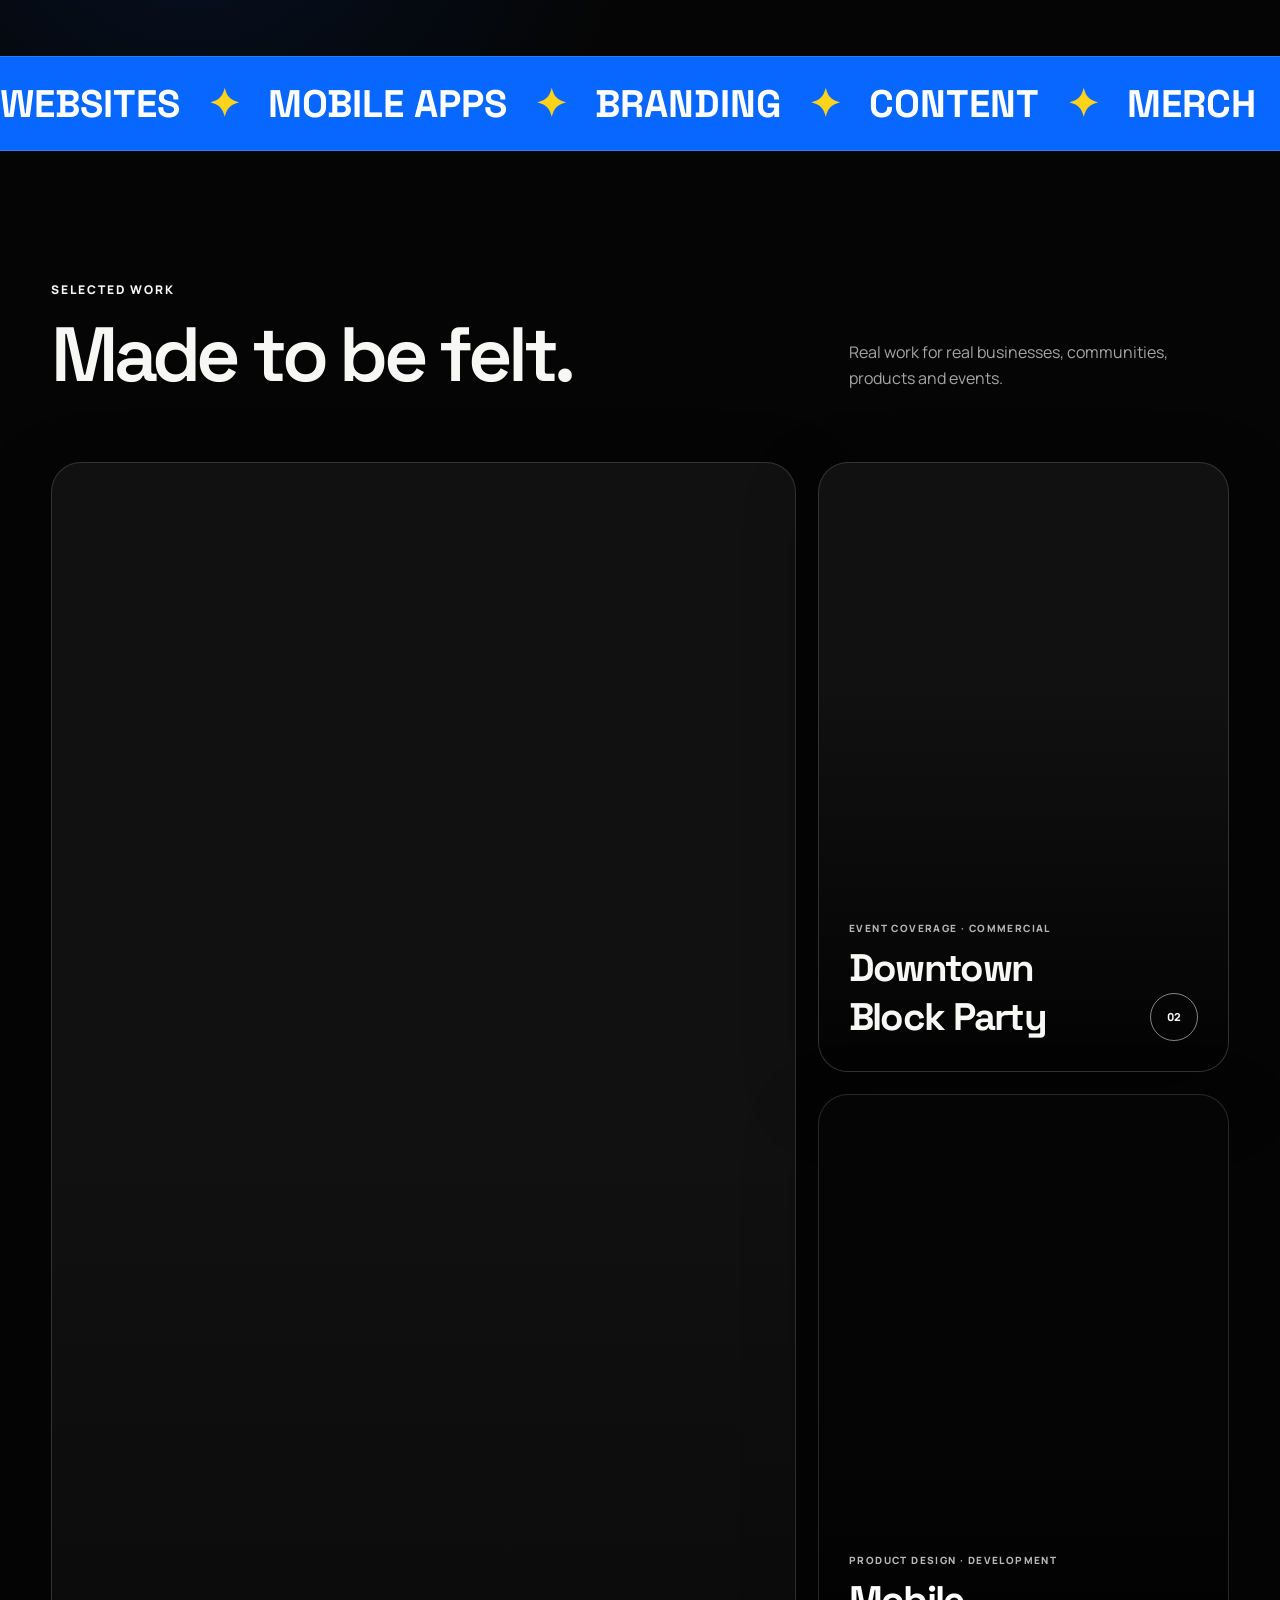
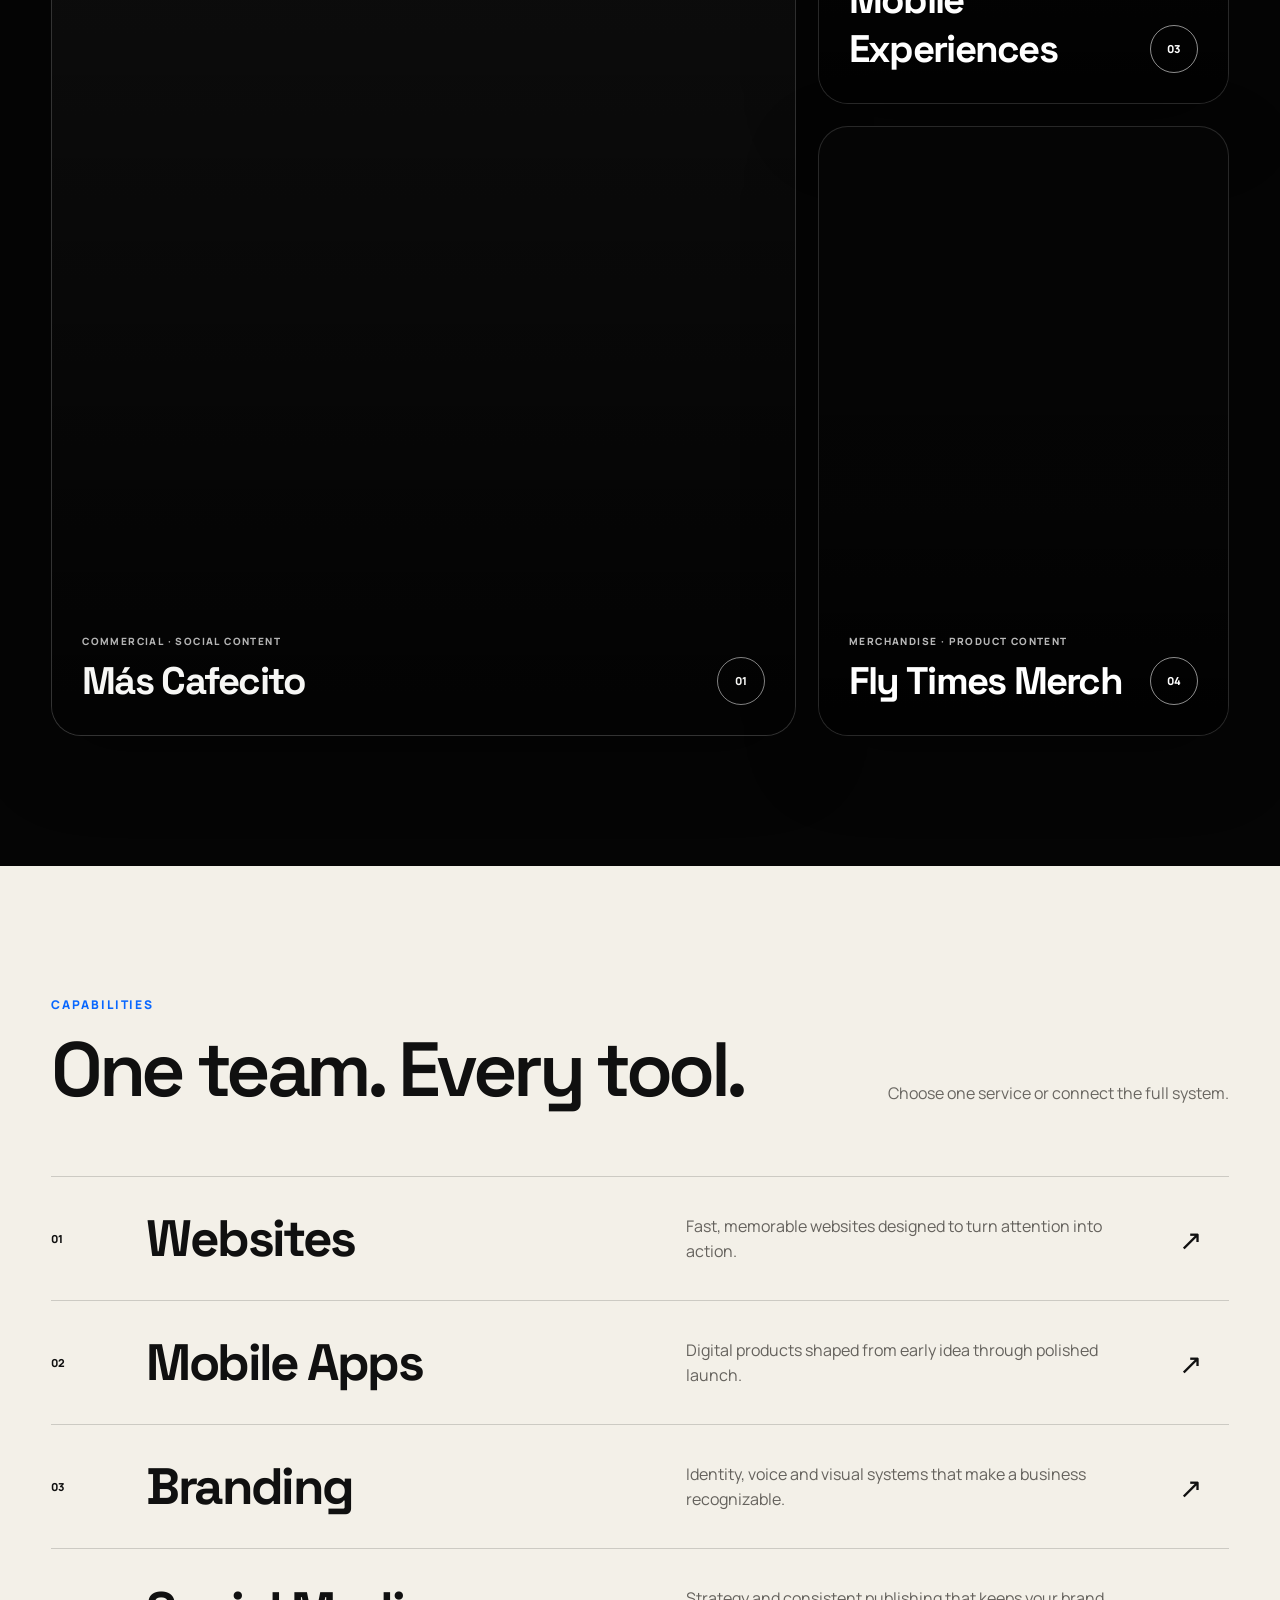
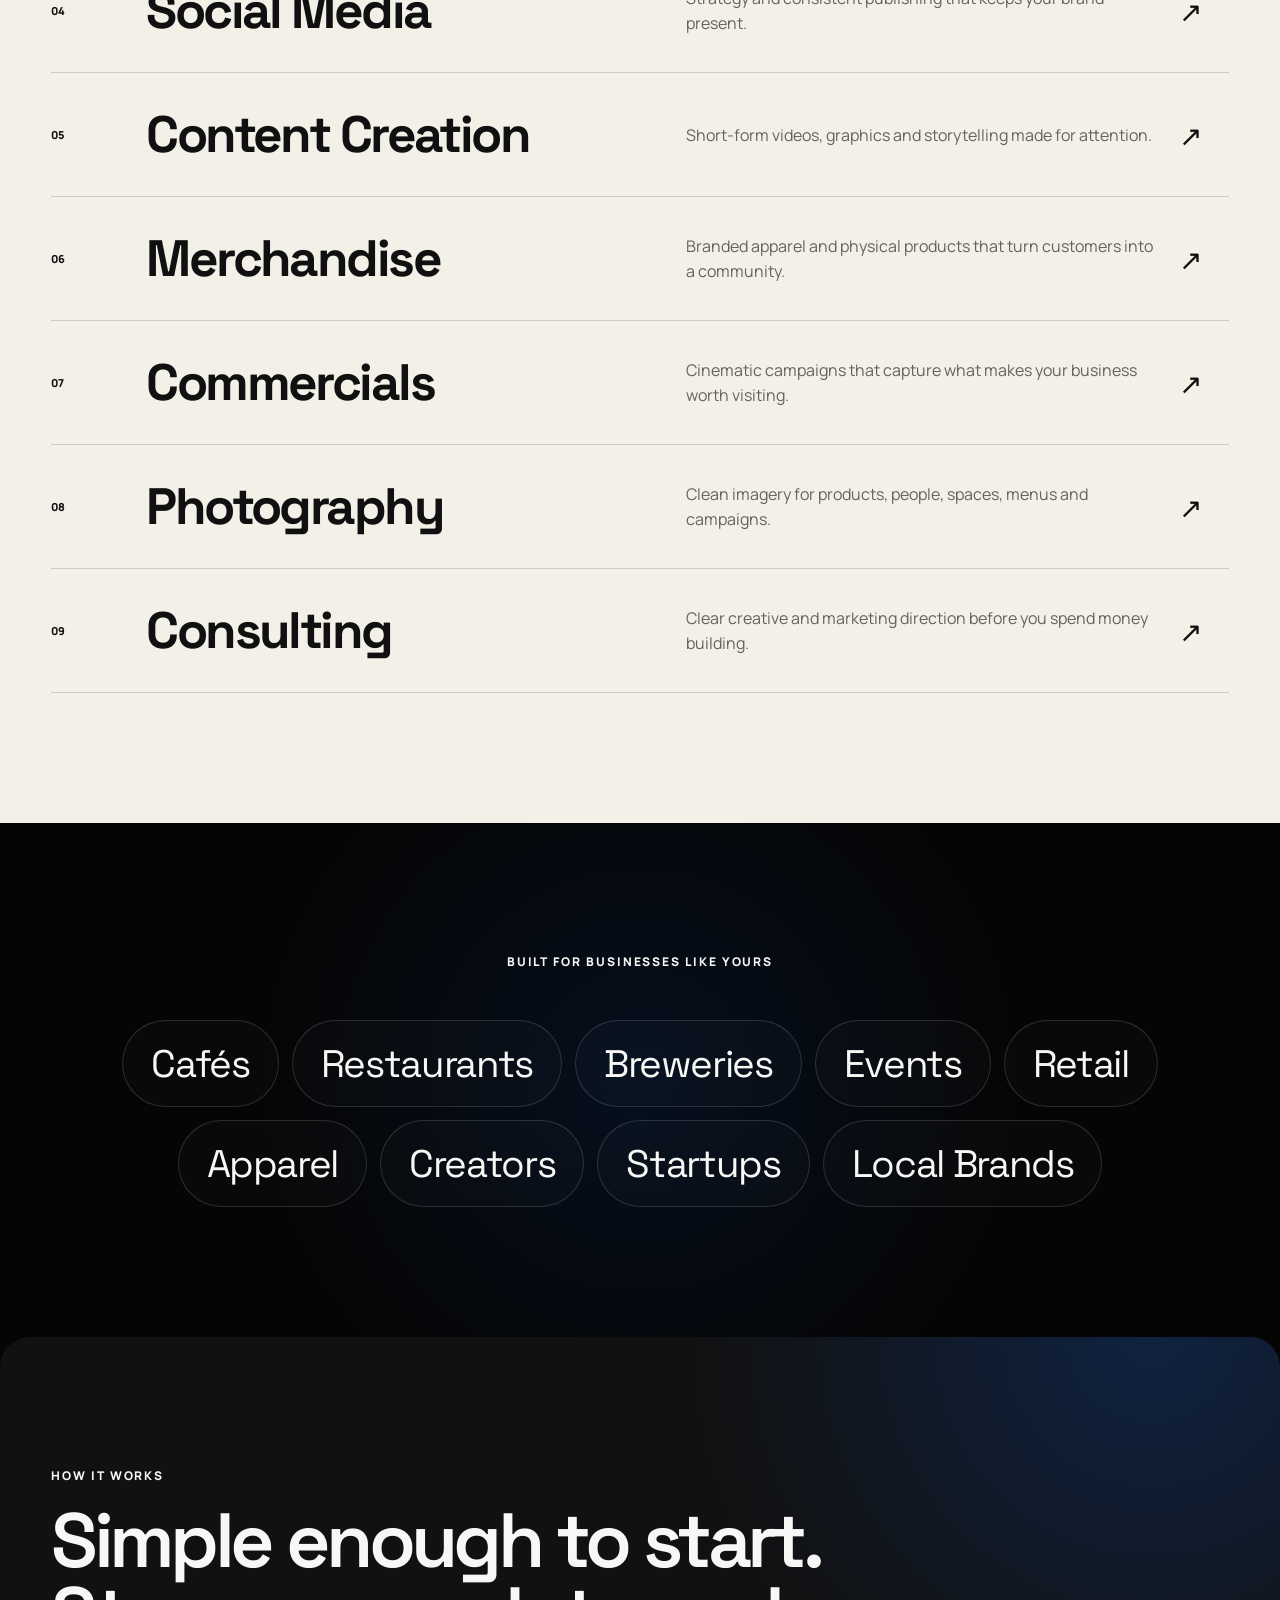
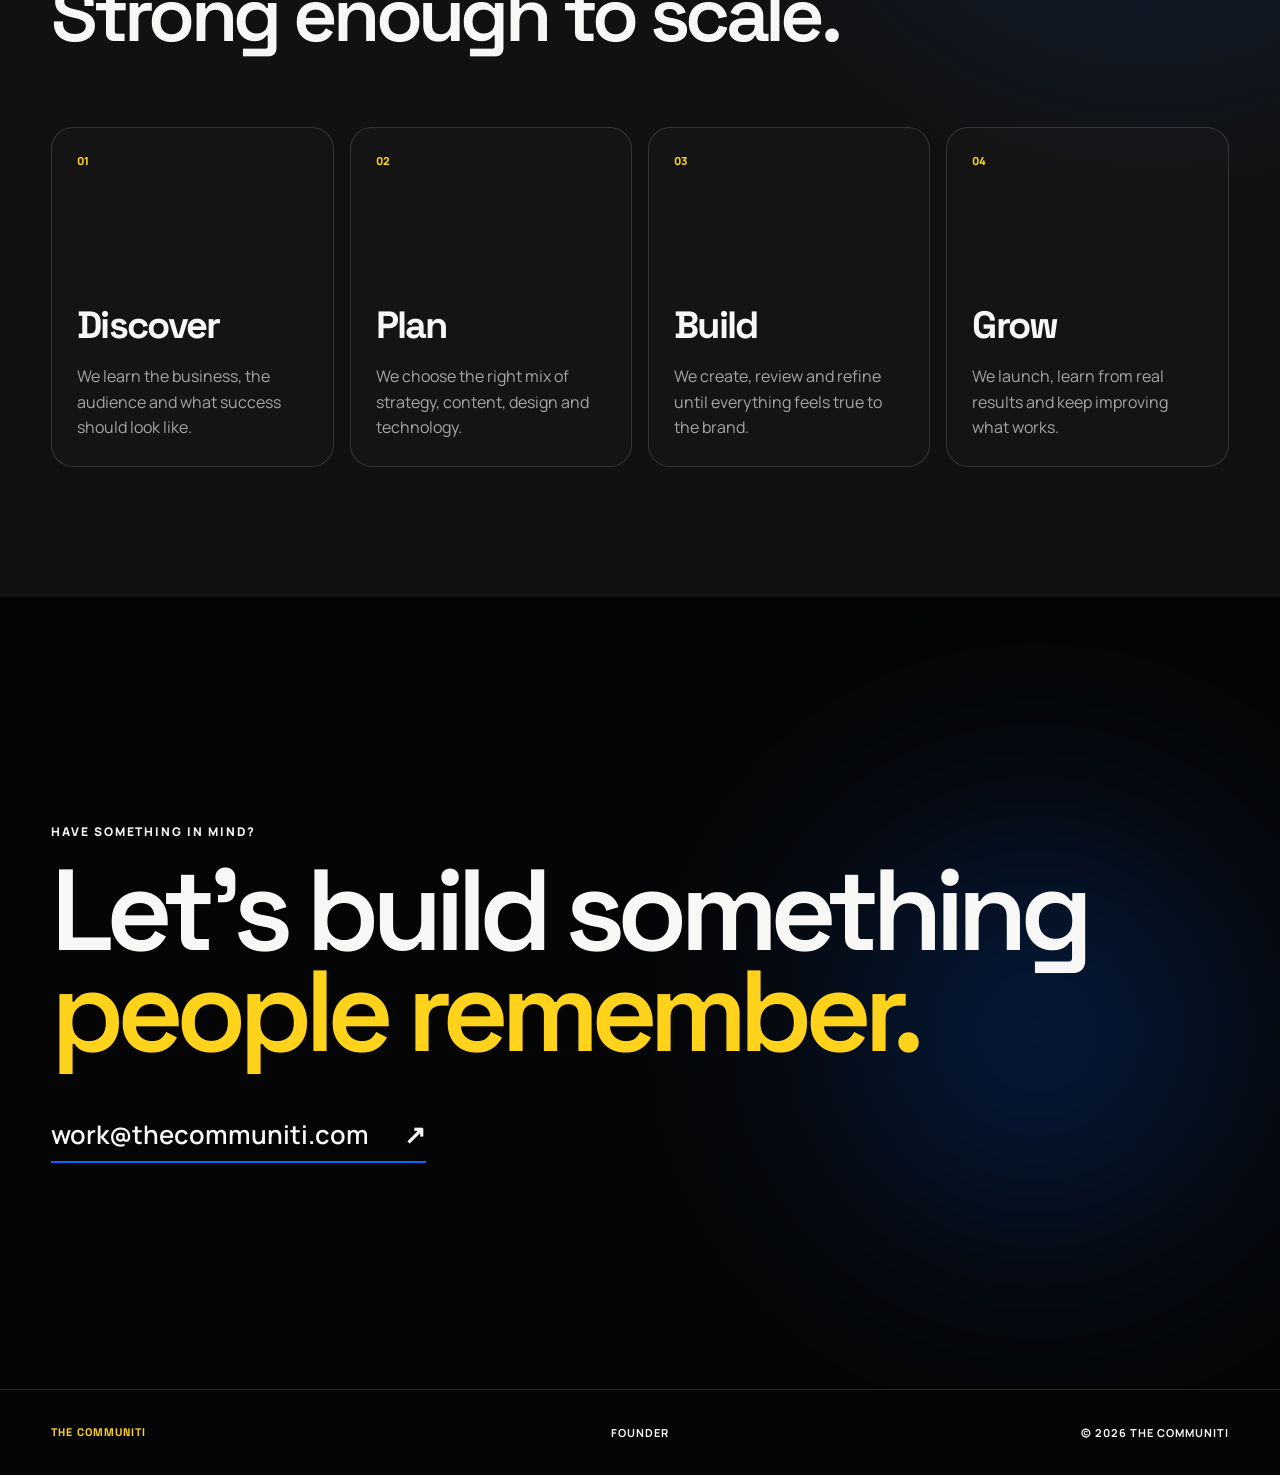
==== commit 2b9d429a: "Refresh identity work and remove social links" ====
--- a/index.html
+++ b/index.html
@@ -672,9 +672,6 @@
 
     <div class="footer-links">
       <a href="founder.html">Founder</a>
-      <a href="#">Instagram</a>
-      <a href="#">TikTok</a>
-      <a href="#">LinkedIn</a>
     </div>
 
     <p>
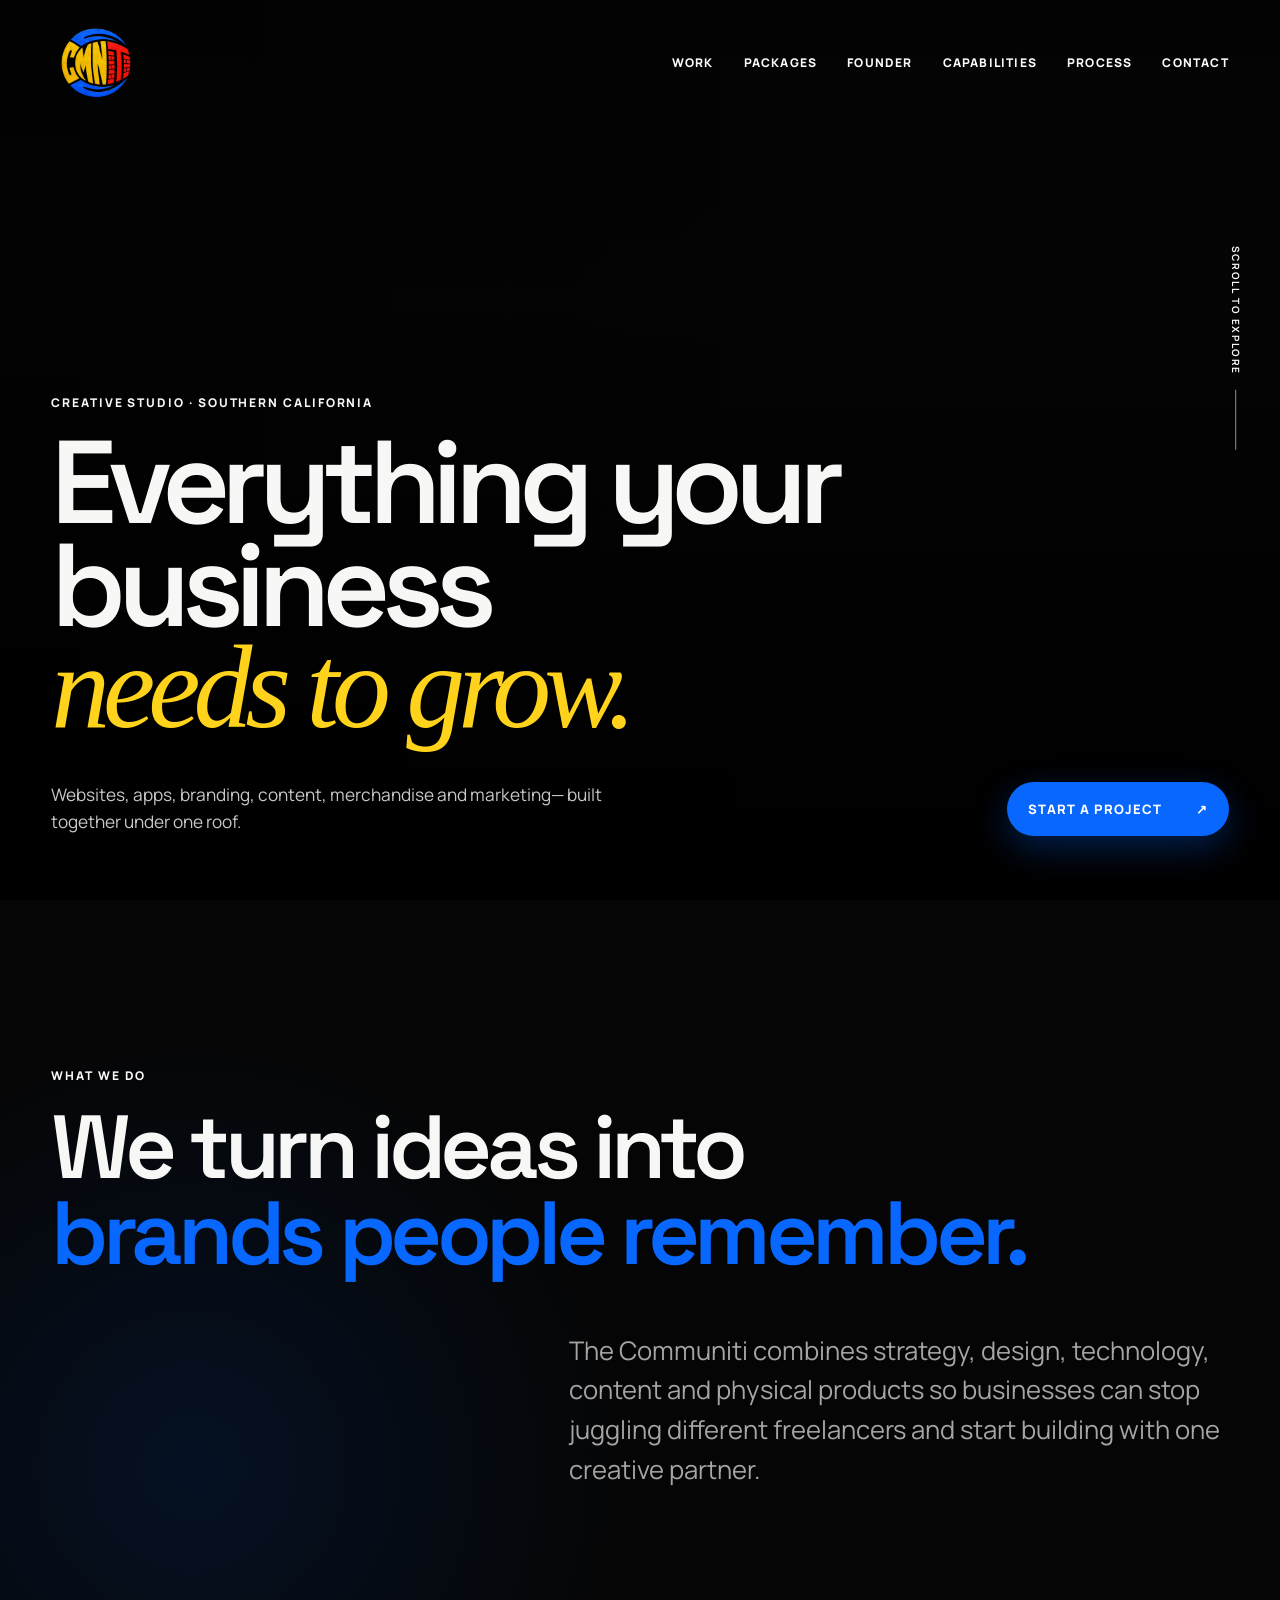
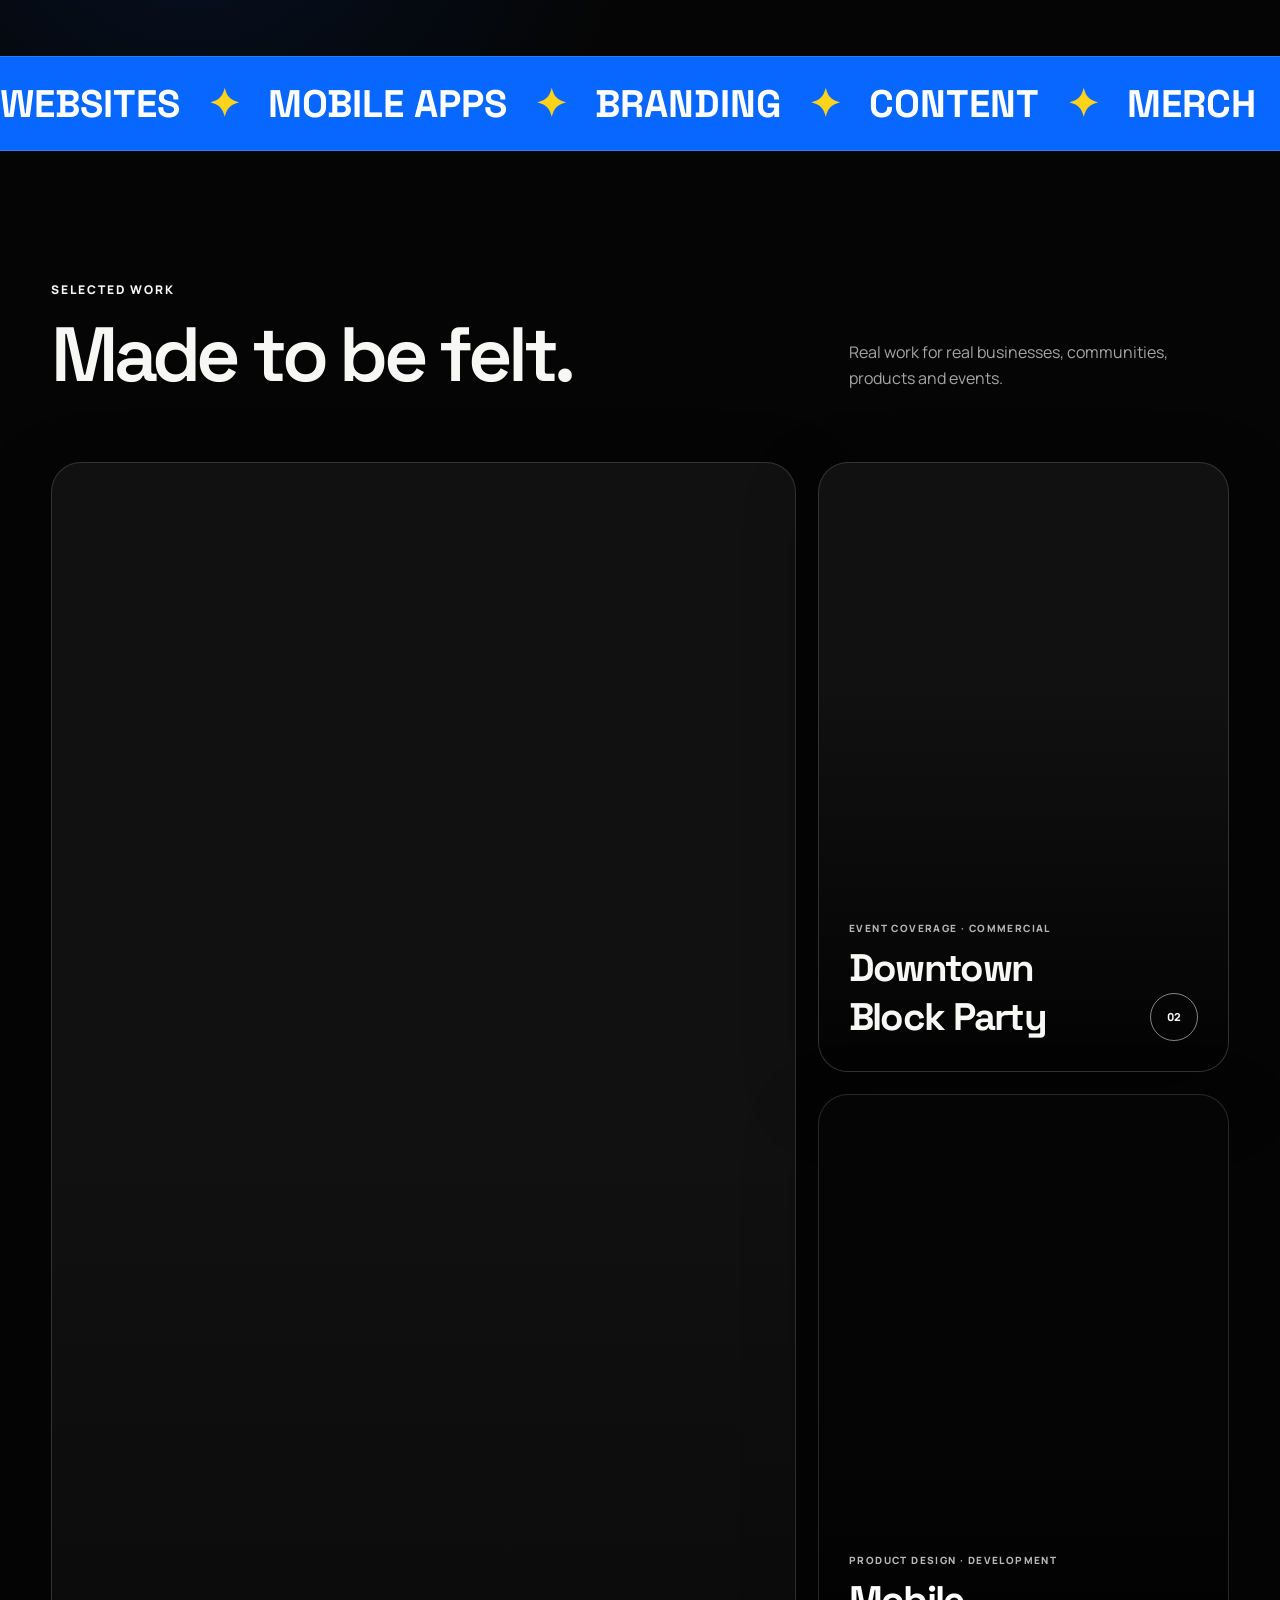
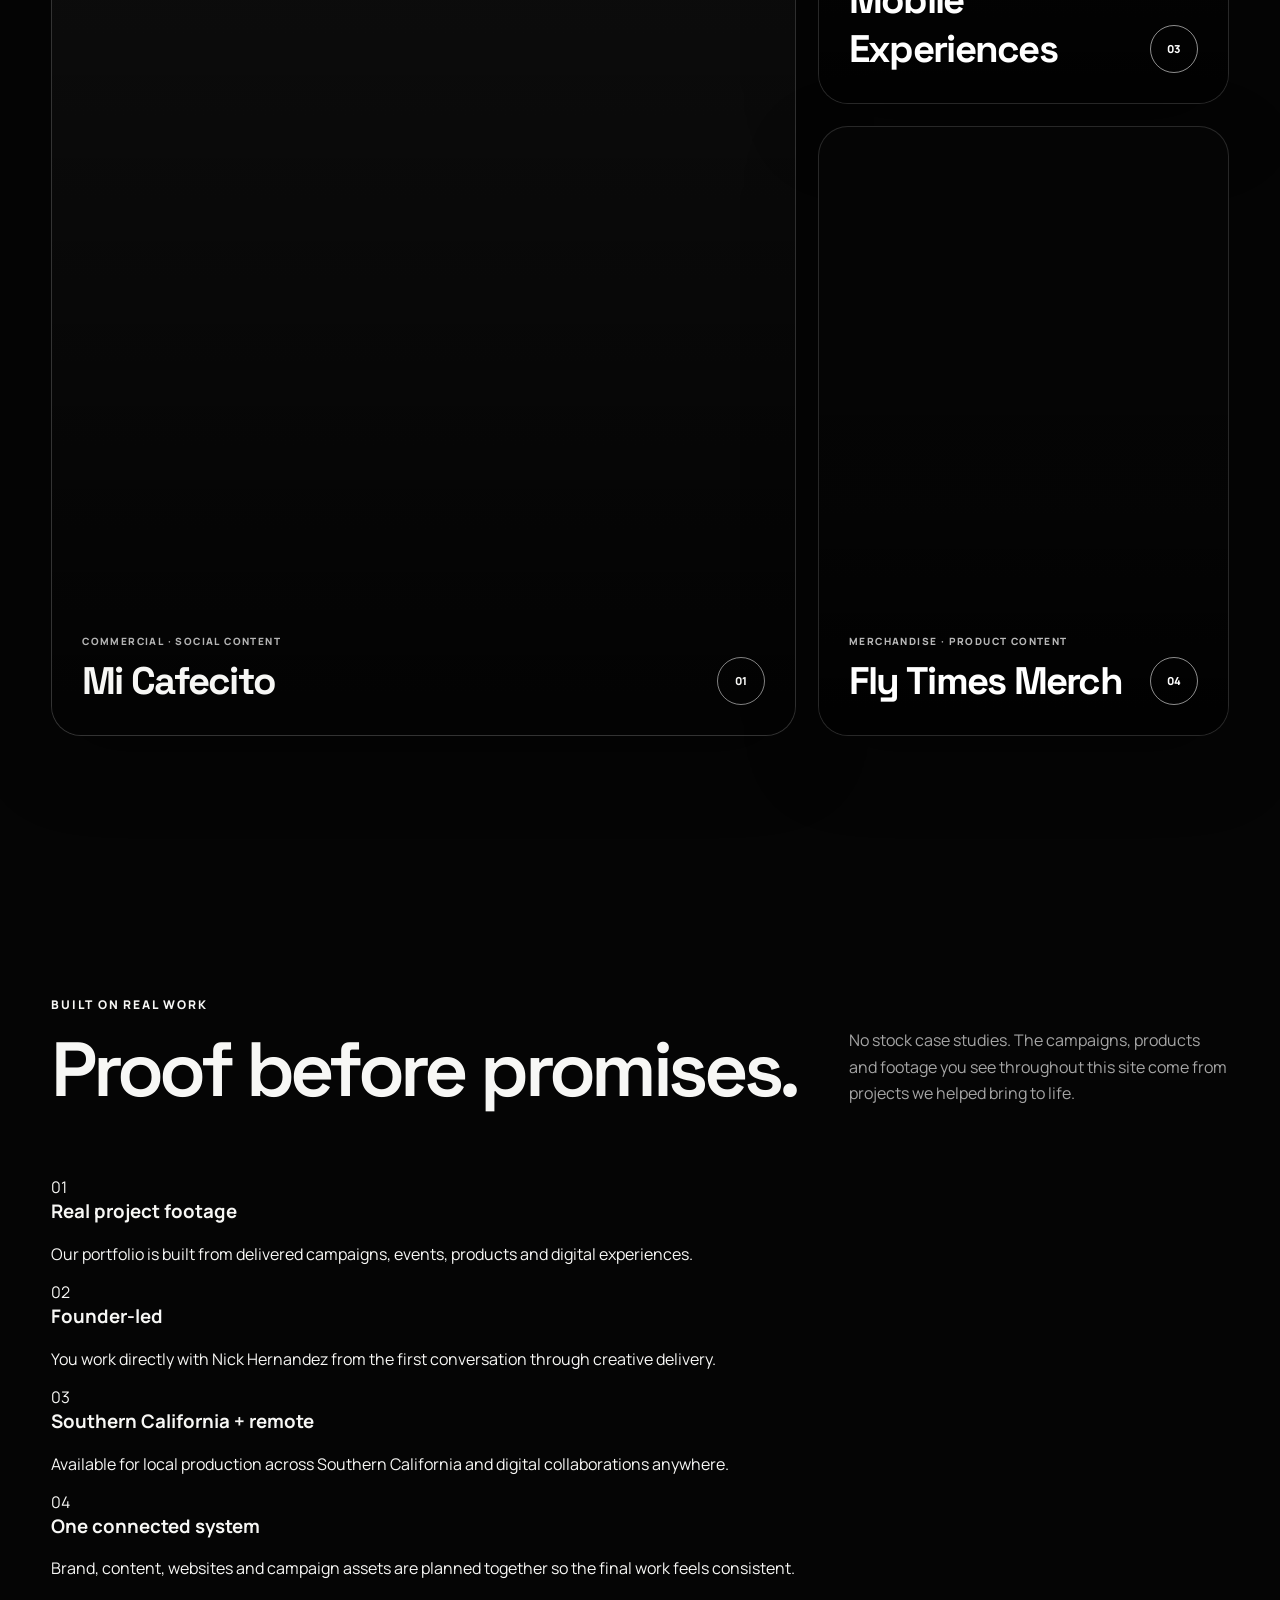
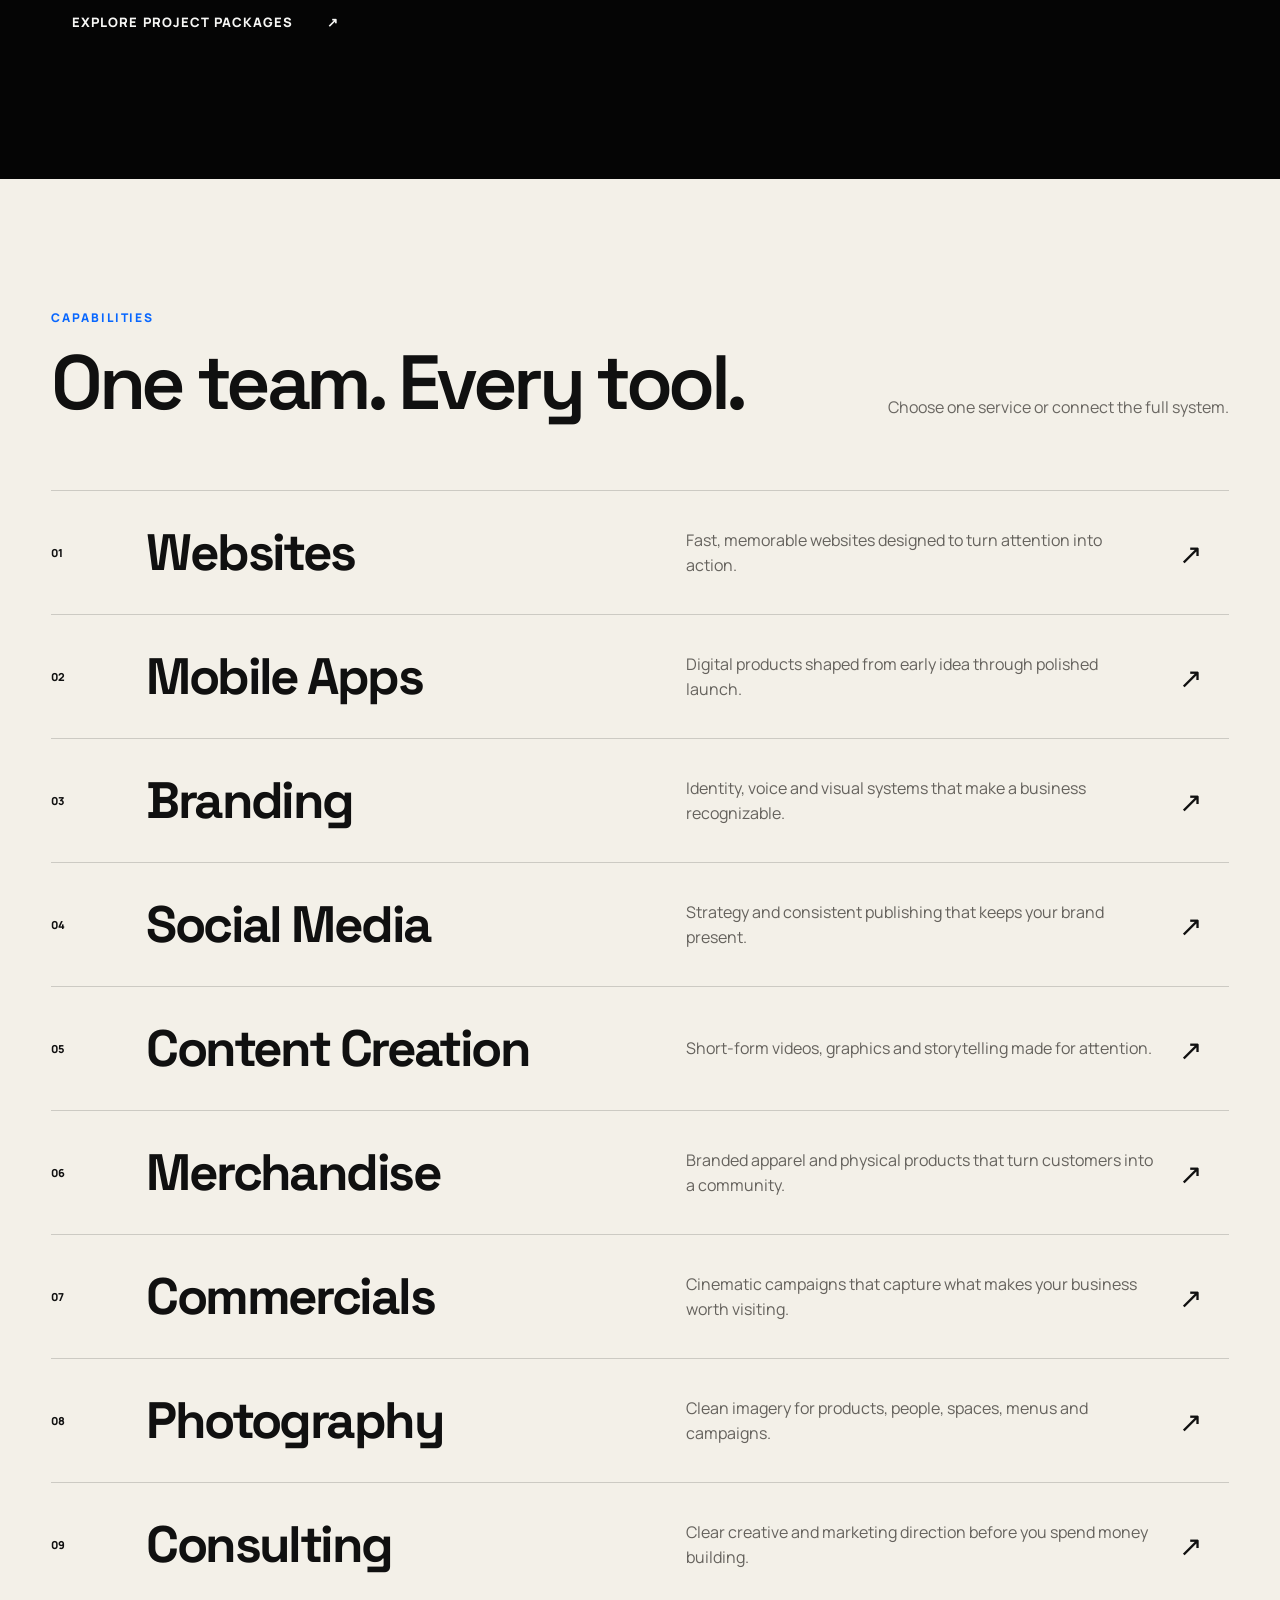
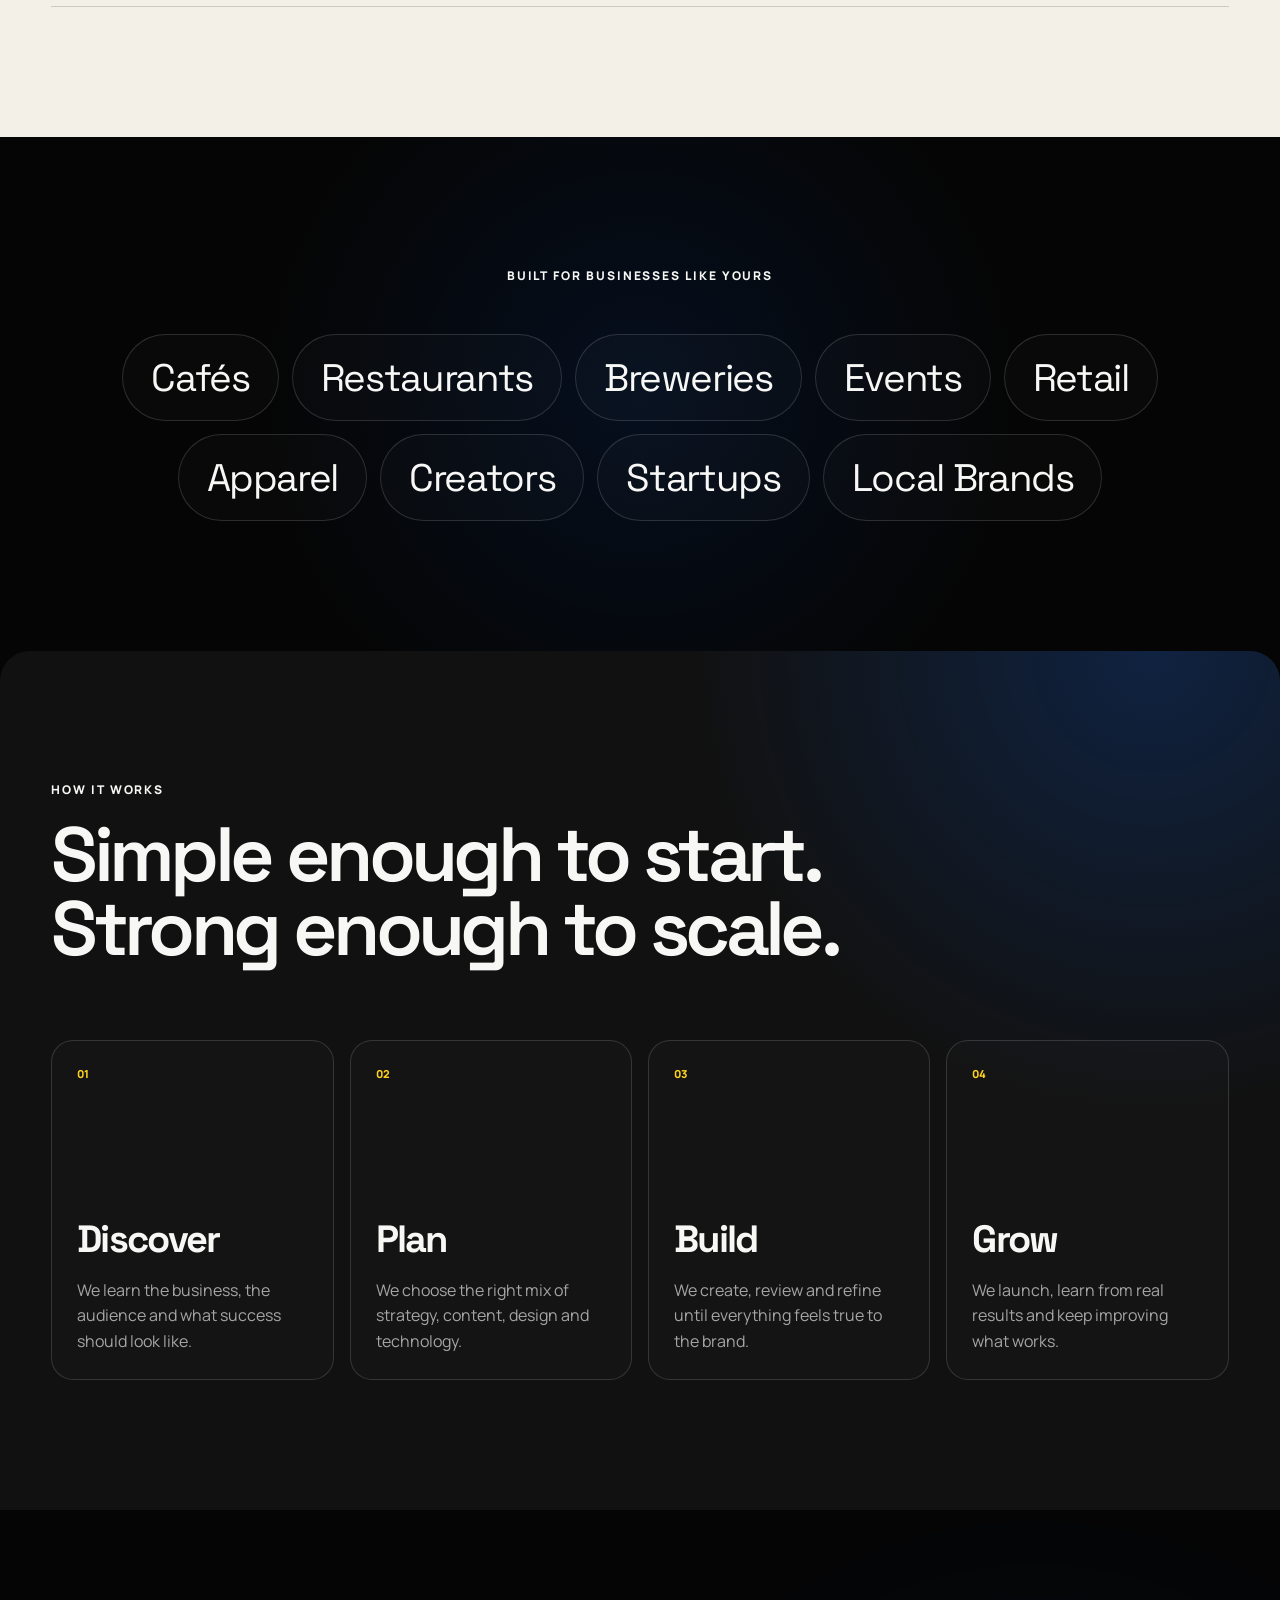
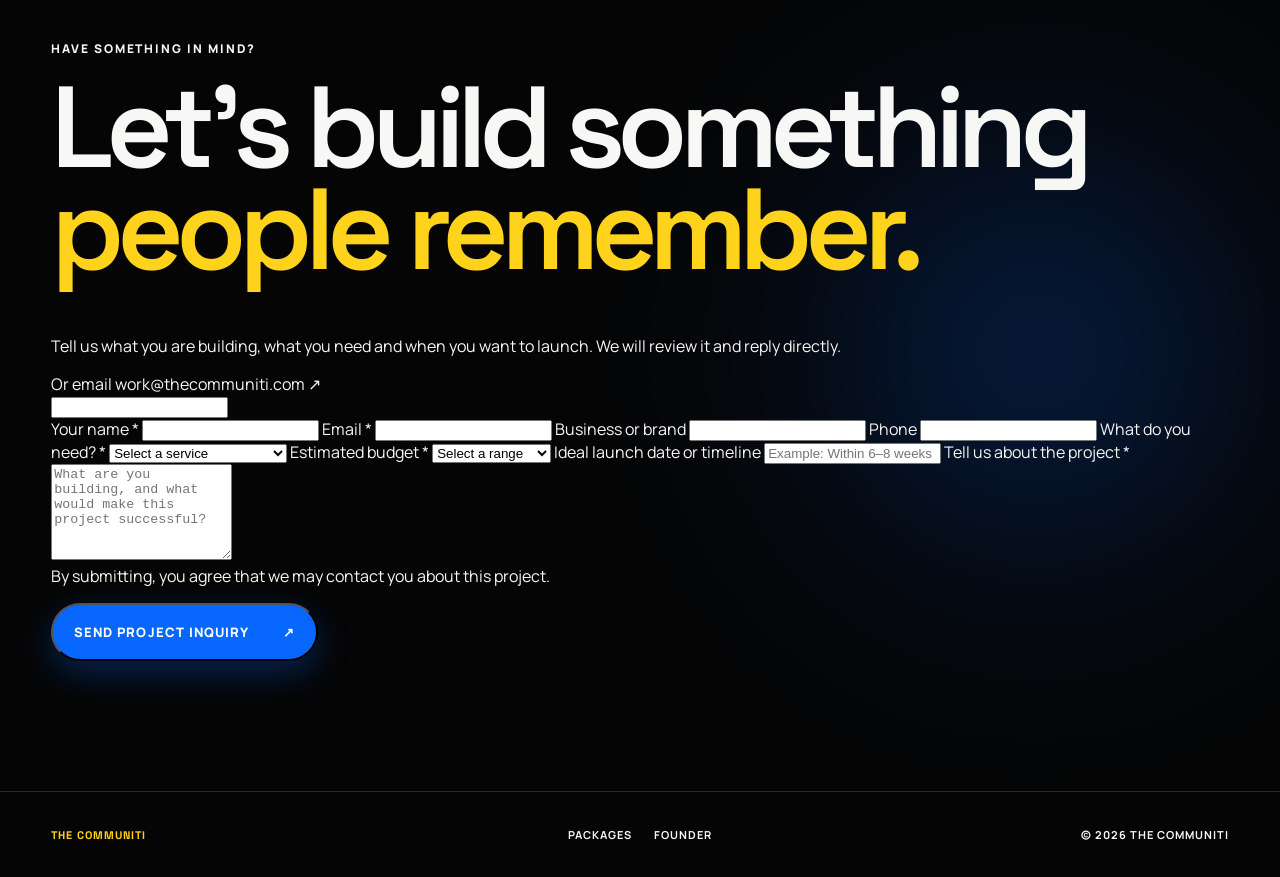
==== commit 3967cb65: "Add trust layer, inquiry form, packages link, and correct Mi Cafecito" ====
--- a/index.html
+++ b/index.html
@@ -17,6 +17,12 @@
   <meta name="theme-color" content="#050505">
 
   <title>The Communiti — Build Something People Remember</title>
+  <link rel="canonical" href="https://thecommuniti.com/">
+  <script>
+    if (window.location.pathname.endsWith('/index.html')) {
+      window.history.replaceState(null, '', '/' + window.location.search + window.location.hash);
+    }
+  </script>
 
   <link rel="preconnect" href="https://fonts.googleapis.com">
 
@@ -58,7 +64,8 @@
       aria-label="Primary navigation"
     >
       <a href="#work">Work</a>
-      <a href="founder.html">Founder</a>
+      <a href="packages/">Packages</a>
+      <a href="founder/">Founder</a>
       <a href="#capabilities">Capabilities</a>
       <a href="#process">Process</a>
       <a href="#contact">Contact</a>
@@ -80,7 +87,8 @@
     aria-hidden="true"
   >
     <a href="#work">Work</a>
-    <a href="founder.html">Founder</a>
+    <a href="packages/">Packages</a>
+    <a href="founder/">Founder</a>
     <a href="#capabilities">Capabilities</a>
     <a href="#process">Process</a>
     <a href="#contact">Contact</a>
@@ -296,7 +304,7 @@
               </p>
 
               <h3>
-                Más Cafecito
+                Mi Cafecito
               </h3>
             </div>
 
@@ -410,6 +418,45 @@
         </article>
       </div>
     </section>
+    <!-- TRUST -->
+    <section class="trust section" aria-labelledby="trust-title">
+      <div class="section-heading">
+        <div>
+          <p class="section-kicker reveal">Built on real work</p>
+          <h2 class="reveal" id="trust-title">Proof before promises.</h2>
+        </div>
+        <p class="section-intro reveal">
+          No stock case studies. The campaigns, products and footage you see
+          throughout this site come from projects we helped bring to life.
+        </p>
+      </div>
+      <div class="trust-grid">
+        <article class="trust-card reveal">
+          <span>01</span>
+          <h3>Real project footage</h3>
+          <p>Our portfolio is built from delivered campaigns, events, products and digital experiences.</p>
+        </article>
+        <article class="trust-card reveal">
+          <span>02</span>
+          <h3>Founder-led</h3>
+          <p>You work directly with Nick Hernandez from the first conversation through creative delivery.</p>
+        </article>
+        <article class="trust-card reveal">
+          <span>03</span>
+          <h3>Southern California + remote</h3>
+          <p>Available for local production across Southern California and digital collaborations anywhere.</p>
+        </article>
+        <article class="trust-card reveal">
+          <span>04</span>
+          <h3>One connected system</h3>
+          <p>Brand, content, websites and campaign assets are planned together so the final work feels consistent.</p>
+        </article>
+      </div>
+      <a class="button button-secondary reveal" href="packages/">
+        <span>Explore project packages</span><span aria-hidden="true">↗</span>
+      </a>
+    </section>
+
     <!-- CAPABILITIES -->
     <section
       class="capabilities section"
@@ -652,13 +699,85 @@
         <span>people remember.</span>
       </h2>
 
-      <a
-        class="contact-link magnetic reveal"
-        href="mailto:work@thecommuniti.com"
-      >
-        work@thecommuniti.com
-        <span>↗</span>
-      </a>
+      <div class="contact-layout">
+        <div class="contact-intro reveal">
+          <p>
+            Tell us what you are building, what you need and when you want to
+            launch. We will review it and reply directly.
+          </p>
+          <a class="contact-email" href="mailto:work@thecommuniti.com">
+            Or email work@thecommuniti.com ↗
+          </a>
+        </div>
+
+        <form
+          class="project-form reveal"
+          action="https://formsubmit.co/work@thecommuniti.com"
+          method="POST"
+        >
+          <input type="hidden" name="_subject" value="New project inquiry — The Communiti">
+          <input type="hidden" name="_template" value="table">
+          <input type="hidden" name="_next" value="https://thecommuniti.com/thanks/">
+          <input type="hidden" name="_url" value="https://thecommuniti.com/#contact">
+          <input class="form-honey" type="text" name="_honey" tabindex="-1" autocomplete="off">
+
+          <div class="form-grid">
+            <label>
+              <span>Your name *</span>
+              <input type="text" name="name" autocomplete="name" required>
+            </label>
+            <label>
+              <span>Email *</span>
+              <input type="email" name="email" autocomplete="email" required>
+            </label>
+            <label>
+              <span>Business or brand</span>
+              <input type="text" name="business" autocomplete="organization">
+            </label>
+            <label>
+              <span>Phone</span>
+              <input type="tel" name="phone" autocomplete="tel">
+            </label>
+            <label>
+              <span>What do you need? *</span>
+              <select name="service" required>
+                <option value="" selected disabled>Select a service</option>
+                <option>Brand Foundation</option>
+                <option>Digital Launch</option>
+                <option>Content Campaign</option>
+                <option>Custom / Multiple services</option>
+              </select>
+            </label>
+            <label>
+              <span>Estimated budget *</span>
+              <select name="budget" required>
+                <option value="" selected disabled>Select a range</option>
+                <option>Under $1,000</option>
+                <option>$1,000–$2,500</option>
+                <option>$2,500–$5,000</option>
+                <option>$5,000–$10,000</option>
+                <option>$10,000+</option>
+                <option>Not sure yet</option>
+              </select>
+            </label>
+            <label class="form-wide">
+              <span>Ideal launch date or timeline</span>
+              <input type="text" name="timeline" placeholder="Example: Within 6–8 weeks">
+            </label>
+            <label class="form-wide">
+              <span>Tell us about the project *</span>
+              <textarea name="message" rows="6" required placeholder="What are you building, and what would make this project successful?"></textarea>
+            </label>
+          </div>
+
+          <div class="form-submit-row">
+            <p>By submitting, you agree that we may contact you about this project.</p>
+            <button class="button button-primary" type="submit">
+              Send project inquiry <span aria-hidden="true">↗</span>
+            </button>
+          </div>
+        </form>
+      </div>
     </section>
   </main>
 
@@ -671,7 +790,8 @@
     </a>
 
     <div class="footer-links">
-      <a href="founder.html">Founder</a>
+      <a href="packages/">Packages</a>
+      <a href="founder/">Founder</a>
     </div>
 
     <p>
